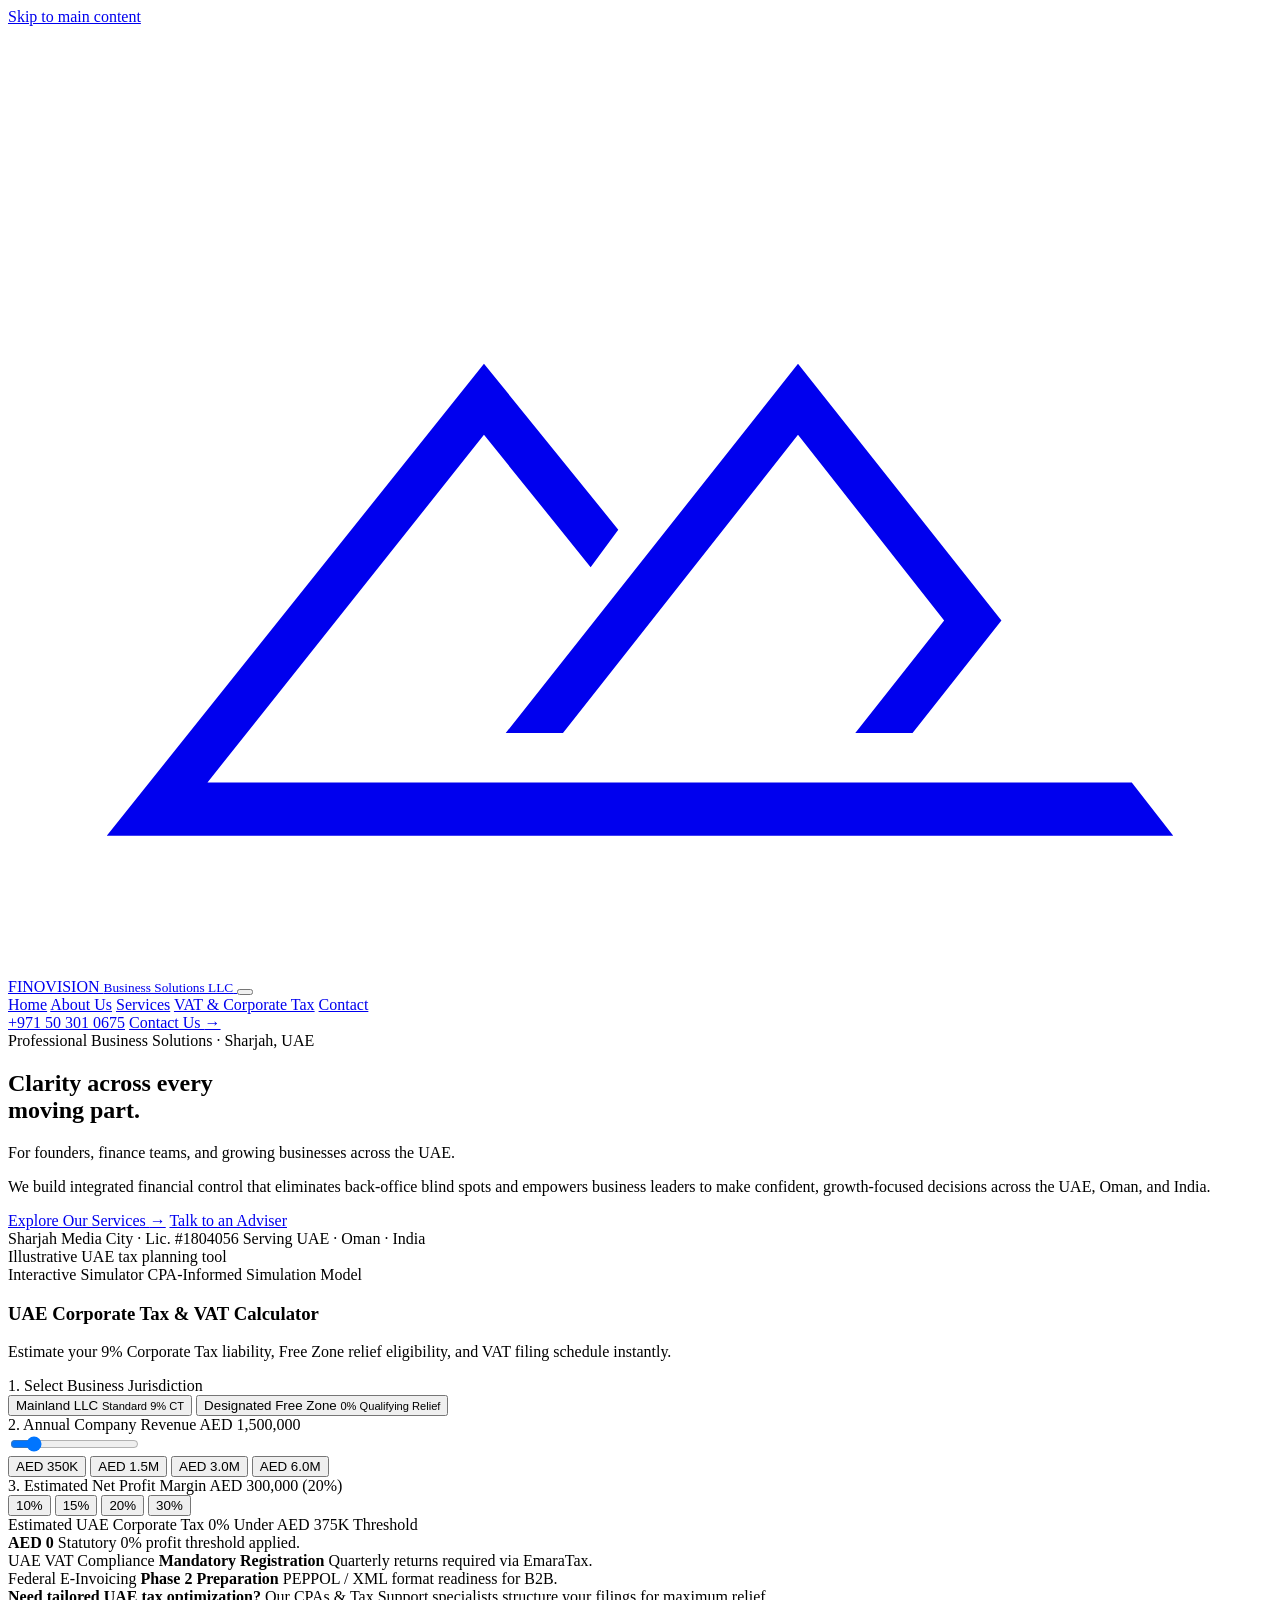
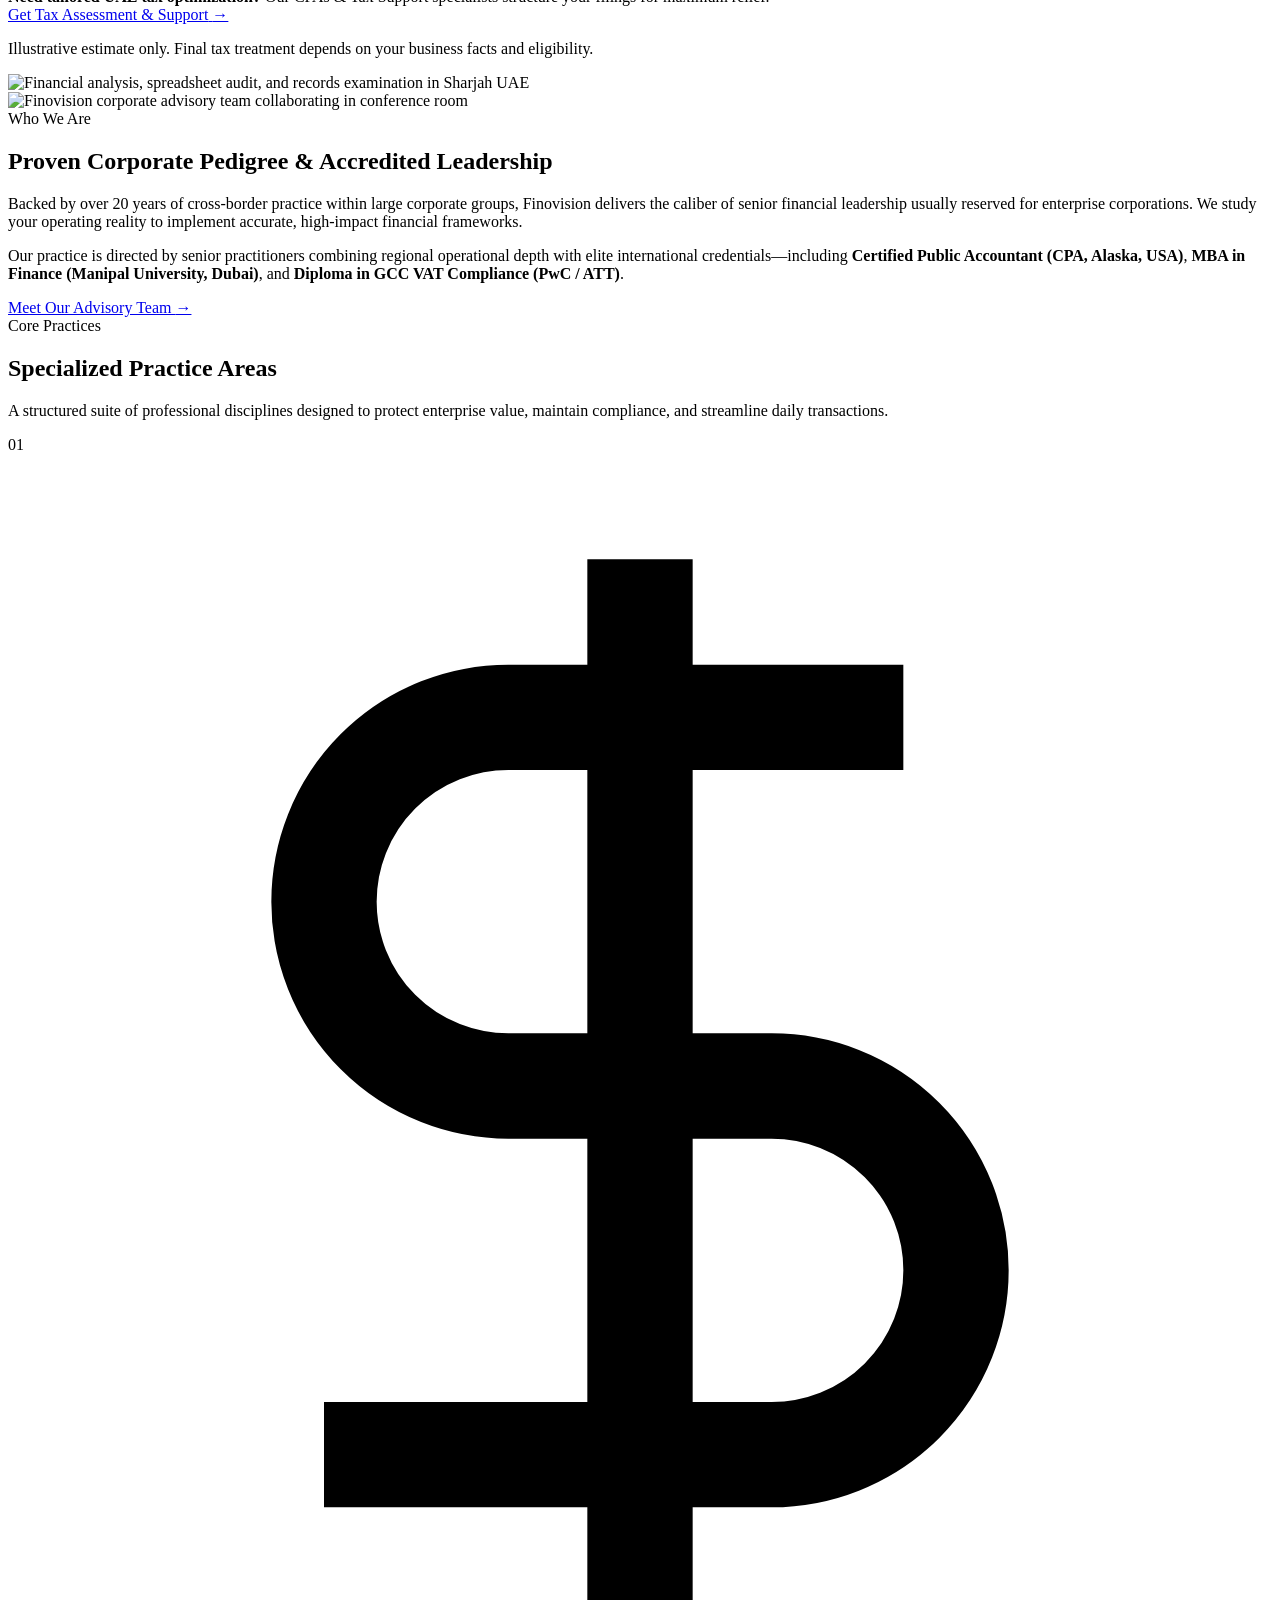
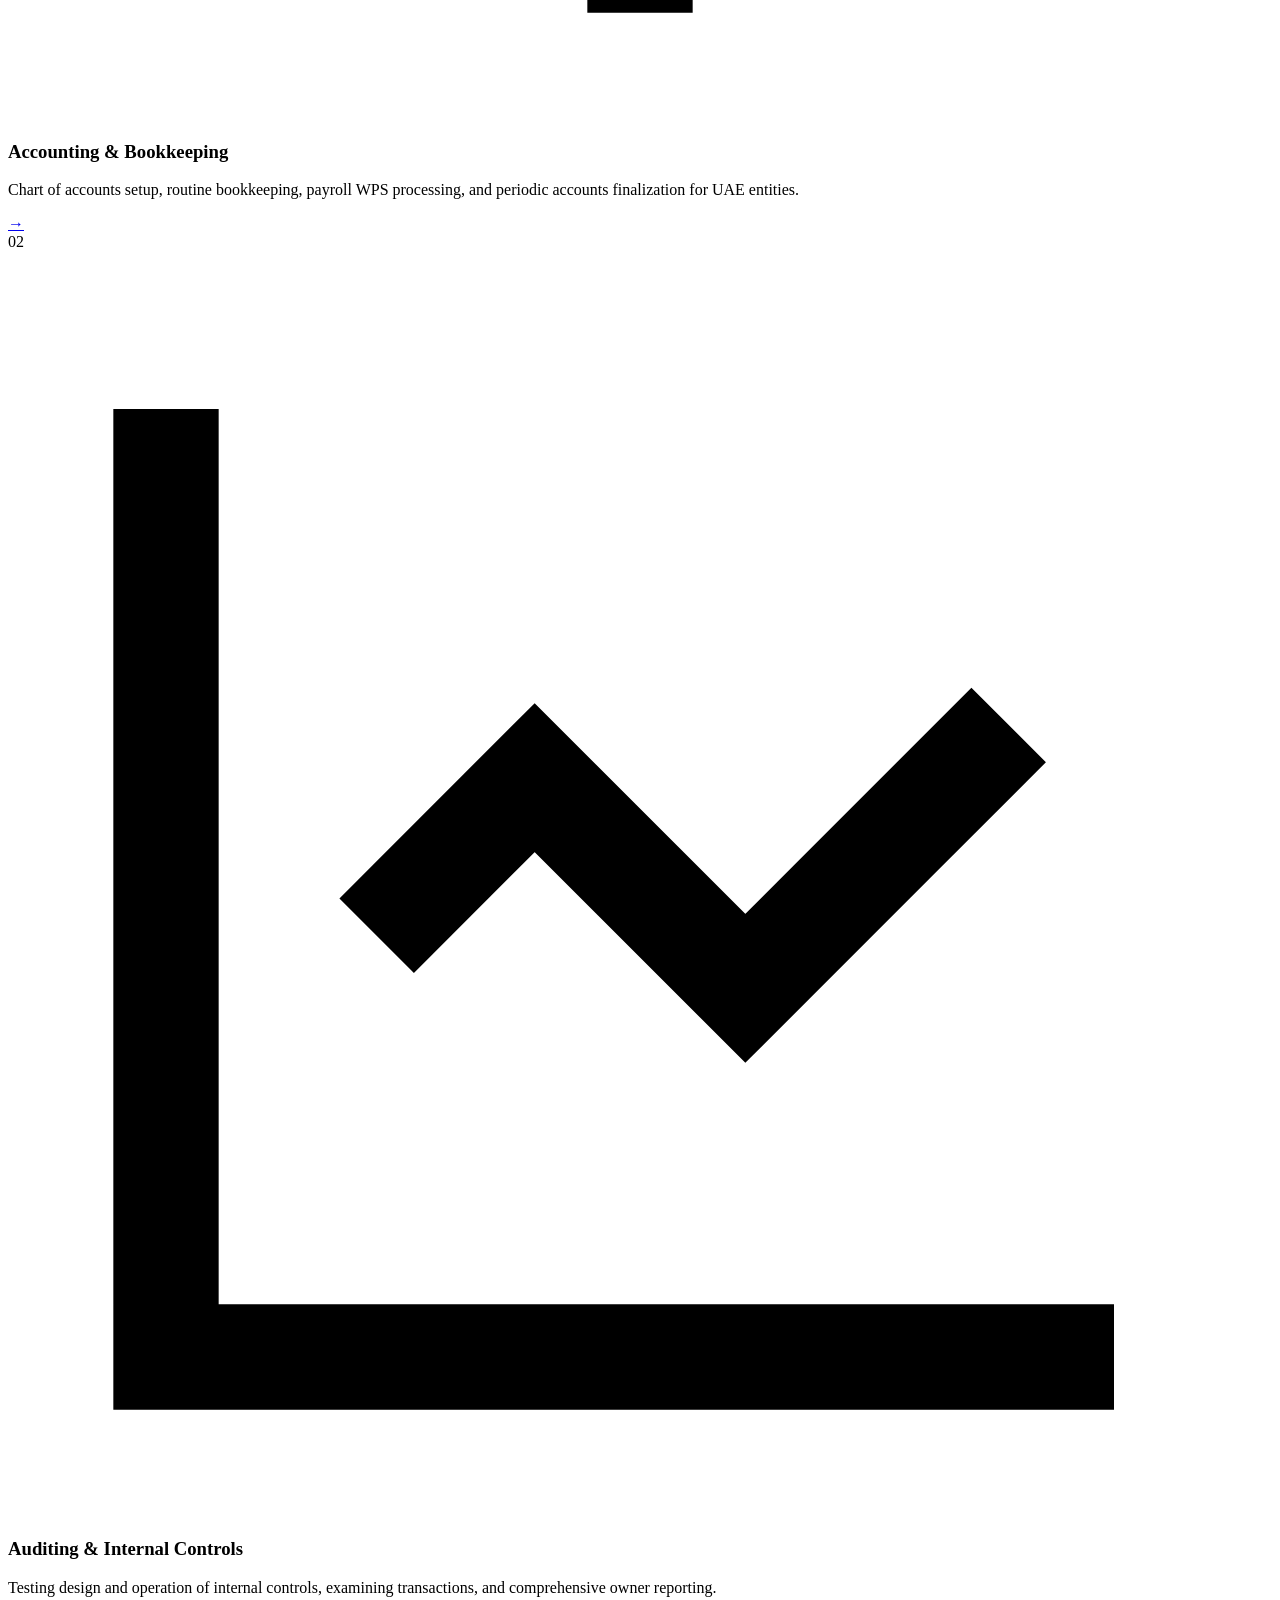
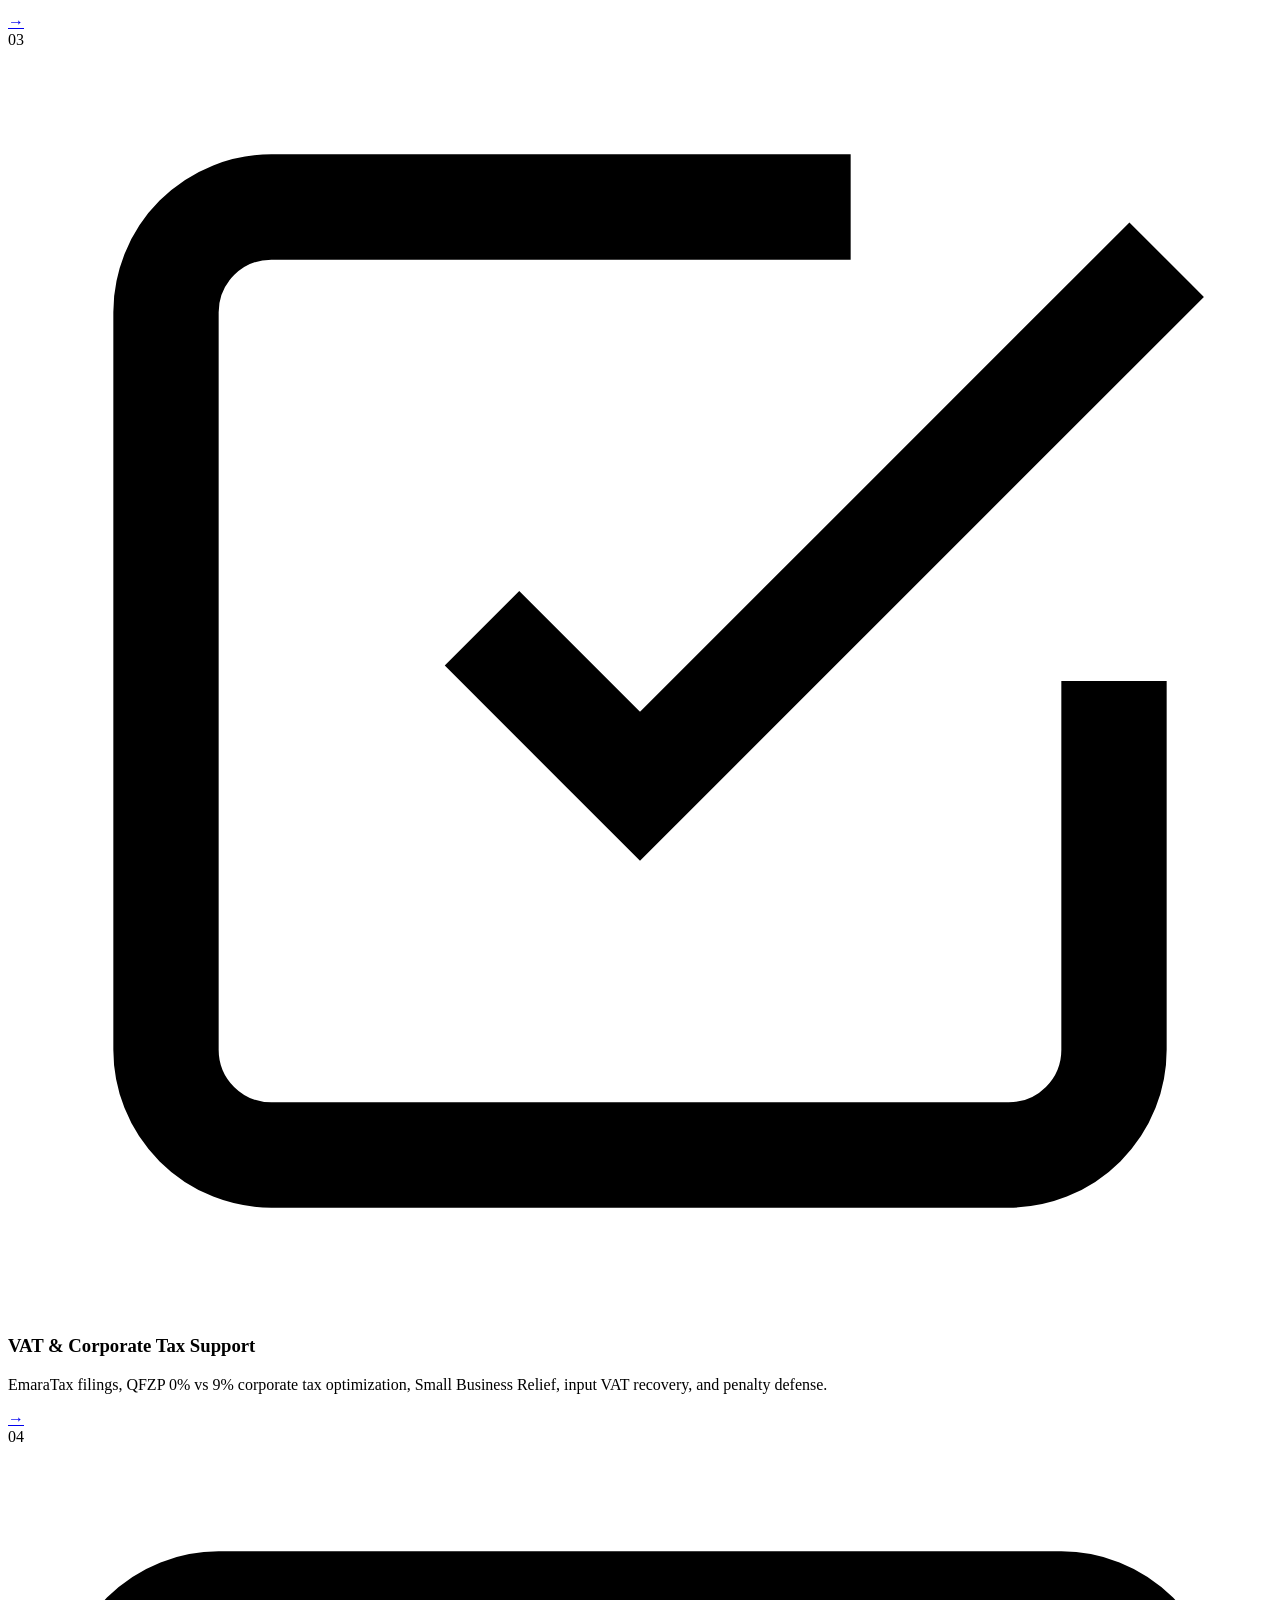
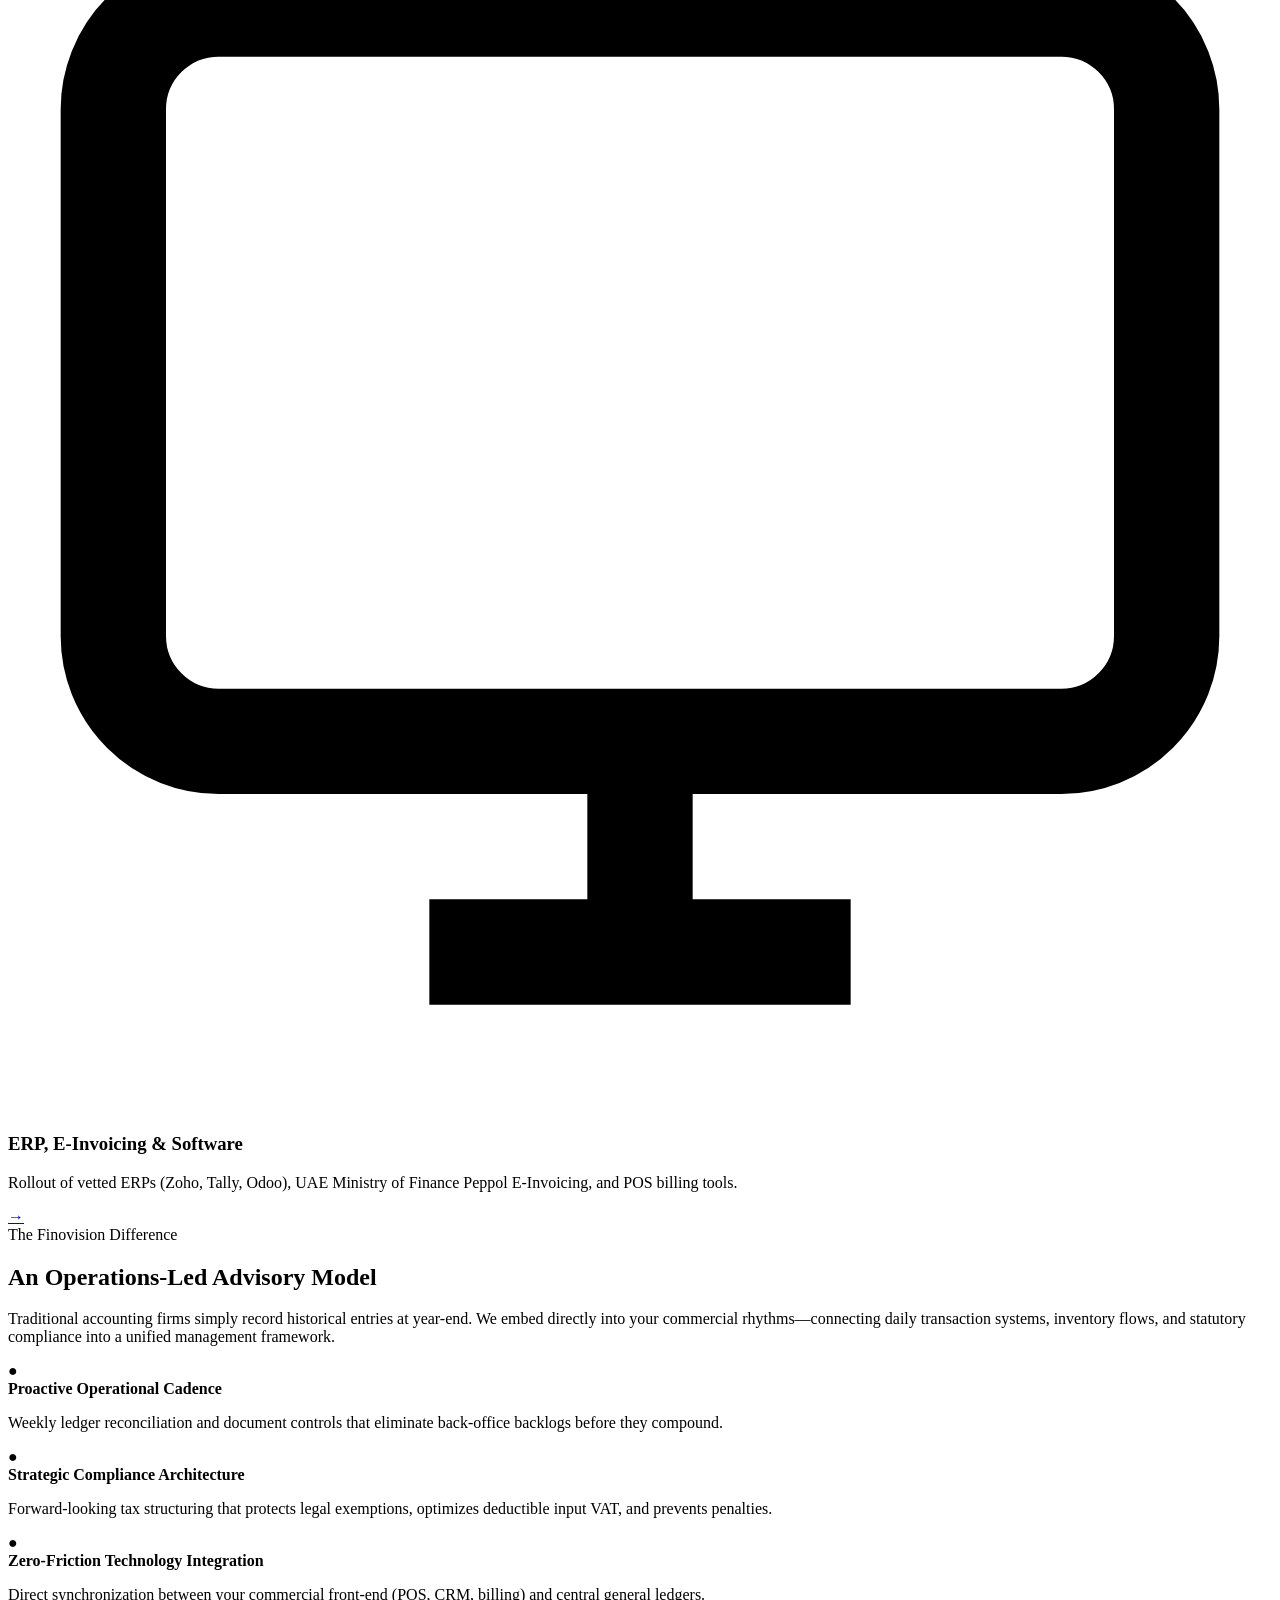
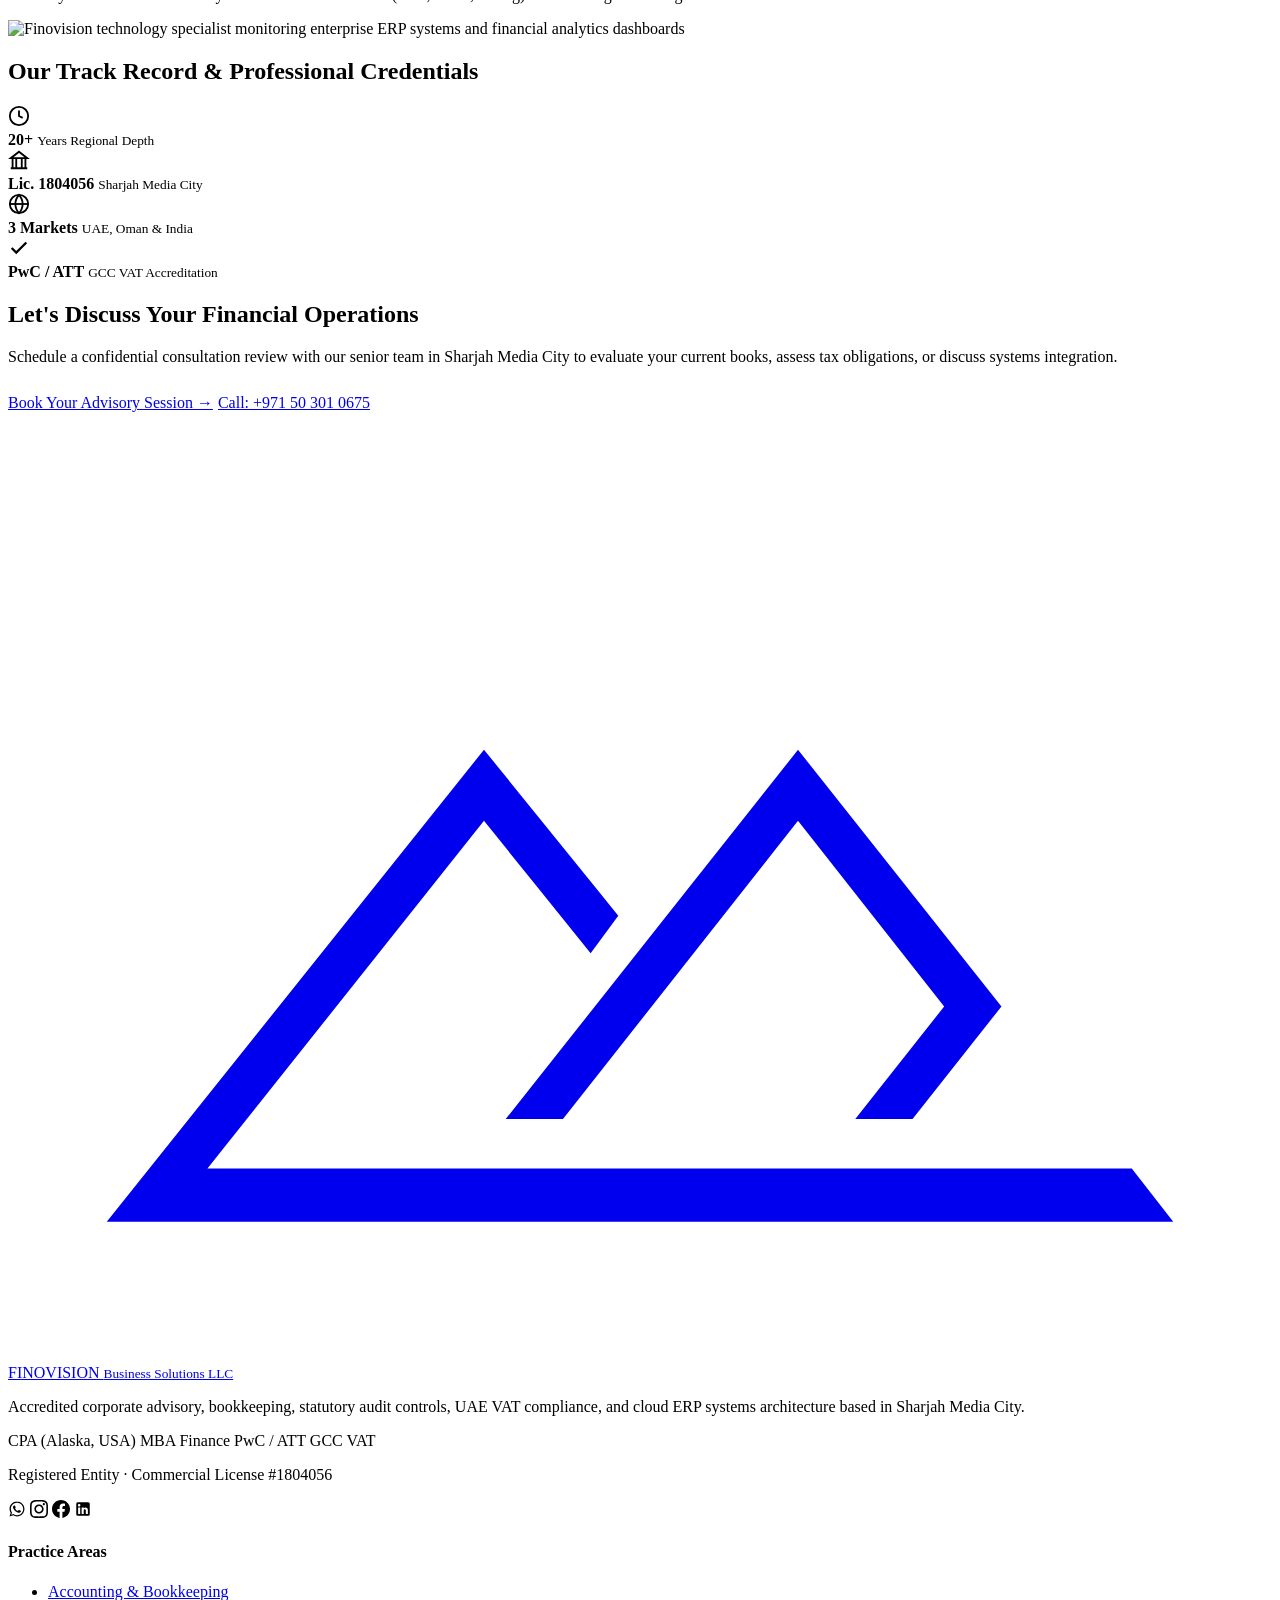
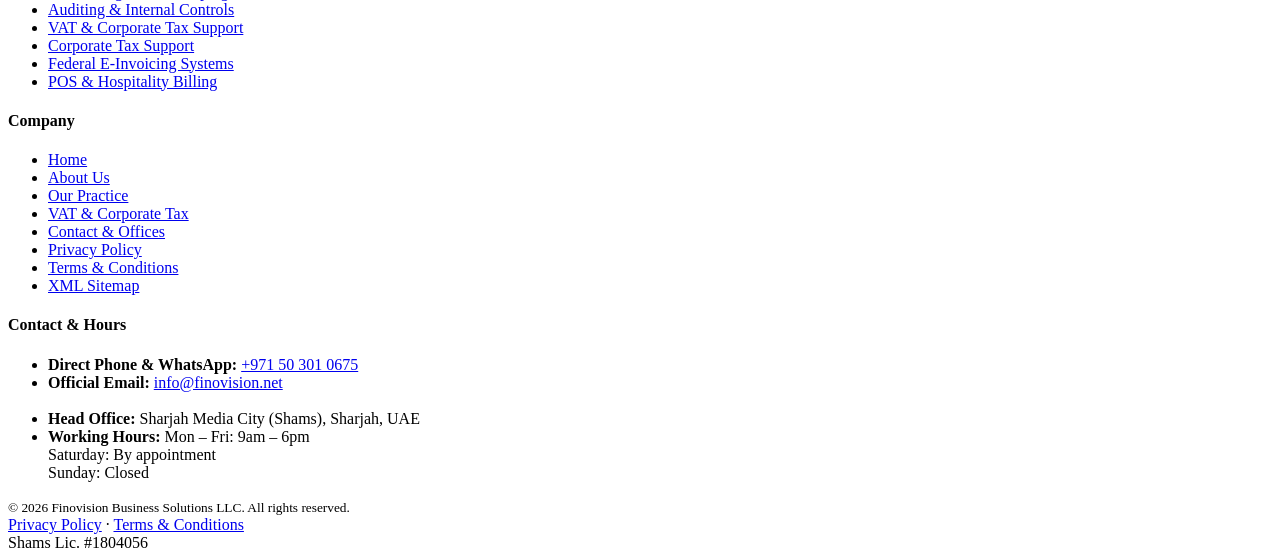
==== index.html @ 9a42185a "fix(compliance): update official email, working hours, 20+ yrs experience copy, and soften tax advis" ====
<!doctype html>
<html lang="en">
<head>
  <meta charset="utf-8">
  <meta name="viewport" content="width=device-width, initial-scale=1">
  <meta name="theme-color" content="#073c34">
  <meta name="format-detection" content="telephone=no">

  <title>Finovision Business Solutions LLC — Accounting, Audit &amp; VAT Support UAE</title>
  <meta name="description" content="Finovision Business Solutions LLC provides accredited corporate accounting, statutory audit, UAE VAT compliance, and cloud ERP systems architecture based in Sharjah Media City (Shams), UAE. Serving clients across Sharjah, Dubai, Abu Dhabi, Oman, and India.">
  <meta name="keywords" content="Accounting UAE, Audit Sharjah, UAE VAT support, Corporate Tax UAE, Bookkeeping Dubai, Accounting Sharjah Media City, FTA Registered Tax Agent, ERP implementation UAE, POS solutions Dubai, Finovision">
  <meta name="author" content="Finovision Business Solutions LLC">

  <!-- Canonical URL (Primary Domain) -->
  <link rel="canonical" href="https://finovision.net/">

  <!-- Geo & Local SEO Meta Tags -->
  <meta name="geo.region" content="AE-SH">
  <meta name="geo.placename" content="Sharjah Media City (Shams), Sharjah, United Arab Emirates">
  <meta name="geo.position" content="25.3223;55.5136">
  <meta name="ICBM" content="25.3223, 55.5136">

  <!-- Favicon -->
  <link rel="icon" type="image/svg+xml" href="/assets/finovision-mark.svg">

  <!-- Open Graph / Facebook / LinkedIn -->
  <meta property="og:type" content="website">
  <meta property="og:site_name" content="Finovision Business Solutions LLC">
  <meta property="og:title" content="Finovision — Accounting, Audit &amp; VAT Support UAE">
  <meta property="og:description" content="Accredited accounting, internal controls, UAE VAT compliance, and business software systems based in Sharjah Media City. Serving the UAE, Oman, and India.">
  <meta property="og:url" content="https://finovision.net/">
  <meta property="og:image" content="https://finovision.net/assets/finoza_team_img.jpg">
  <meta property="og:locale" content="en_AE">

  <!-- Twitter Card -->
  <meta name="twitter:card" content="summary_large_image">
  <meta name="twitter:title" content="Finovision Business Solutions LLC — Accounting &amp; Systems Advisory">
  <meta name="twitter:description" content="Clean financial records, internal controls, and business software architecture across Sharjah, Dubai, Oman, and India.">
  <meta name="twitter:image" content="https://finovision.net/assets/finoza_team_img.jpg">

  <!-- Portfolio-Grade Modern Typography: Outfit, Manrope & DM Sans -->
  <link rel="preconnect" href="https://fonts.googleapis.com">
  <link rel="preconnect" href="https://fonts.gstatic.com" crossorigin>
  <link href="https://fonts.googleapis.com/css2?family=DM+Sans:ital,opsz,wght@0,9..40,400;0,9..40,500;0,9..40,700;1,9..40,400&family=Manrope:wght@400;500;600;700;800&family=Outfit:wght@400;500;600;700;800;900&display=swap" rel="stylesheet">

  <!-- Stylesheets -->
  <link rel="stylesheet" href="/styles/base.css">
  <link rel="stylesheet" href="/styles/advisory.css">

  <!-- Structured Data: Local Business / Accounting Service -->
  <script type="application/ld+json">
  {
    "@context": "https://schema.org",
    "@type": "AccountingService",
    "@id": "https://finovision.net/#organization",
    "name": "Finovision Business Solutions LLC",
    "url": "https://finovision.net",
    "logo": "https://finovision.net/assets/finovision-mark.svg",
    "image": "https://finovision.net/assets/finoza_team_img.jpg",
    "description": "Professional corporate accounting, statutory audit, UAE VAT compliance, and business software systems advisory based in Sharjah Media City, UAE.",
    "telephone": "+971503010675",
    "email": "info@finovision.net",
    "priceRange": "AED",
    "address": {
      "@type": "PostalAddress",
      "streetAddress": "Sharjah Media City (Shams)",
      "addressLocality": "Sharjah",
      "addressRegion": "Sharjah",
      "addressCountry": "AE"
    },
    "geo": {
      "@type": "GeoCoordinates",
      "latitude": 25.3223,
      "longitude": 55.5136
    },
    "openingHoursSpecification": [
      {
        "@type": "OpeningHoursSpecification",
        "dayOfWeek": ["Monday", "Tuesday", "Wednesday", "Thursday", "Friday"],
        "opens": "09:00",
        "closes": "18:00"
      },
      {
        "@type": "OpeningHoursSpecification",
        "dayOfWeek": ["Saturday"],
        "opens": "09:00",
        "closes": "14:00"
      }
    ],
    "areaServed": [
      { "@type": "City", "name": "Sharjah" },
      { "@type": "City", "name": "Dubai" },
      { "@type": "City", "name": "Abu Dhabi" },
      { "@type": "Country", "name": "United Arab Emirates" },
      { "@type": "Country", "name": "Oman" },
      { "@type": "Country", "name": "India" }
    ],
    "sameAs": [
      "https://finovision.net",
      "https://finovision.net"
    ]
  }
  </script>
</head>
<body class="finoza">
  <!-- Site-Wide Branded Preloader -->
  <div id="site-preloader" class="site-preloader" aria-hidden="true">
    <div class="preloader-content">
      <div class="preloader-logo-ring">
        <div class="preloader-spinner"></div>
        <img src="/assets/finovision-mark.svg" alt="Finovision" class="preloader-logo" width="40" height="40">
      </div>
      <div class="preloader-bar-wrap">
        <div class="preloader-bar-fill"></div>
      </div>
    </div>
  </div>

  <!-- Accessibility Skip Link -->
  <a class="skip-link" href="#main-content">Skip to main content</a>

  <!-- SITE HEADER & CLEAN URL NAVIGATION -->
  <header class="site-header" role="banner">
    <nav class="nav container" aria-label="Primary navigation">
      <a class="brand" href="/" aria-label="Finovision home page">
        <svg class="brand-mark" viewBox="0 0 640 480" aria-hidden="true" focusable="false">
          <path fill="currentColor" d="M50 410 241 171l68 84-14 19-54-67-140 176h468l21 27H50Zm202-52L400 171l103 130-45 57h-29l45-57-74-94-119 151h-29Z"/>
        </svg>
        <span class="brand-text">
          FINOVISION
          <small>Business Solutions LLC</small>
        </span>
      </a>

      <button class="menu-toggle" aria-expanded="false" aria-label="Open navigation menu">
        <span></span>
      </button>

      <div class="nav-links">
        <a class="active" href="/">Home</a>
        <a href="/about">About Us</a>
        <a href="/services">Services</a>
        <a href="/vat-services">VAT &amp; Corporate Tax</a>
        <a href="/contact">Contact</a>
        <div class="header-contact-pill">
          <a class="phone-num" href="tel:+971503010675" aria-label="Call Finovision at +971 50 301 0675">+971 50 301 0675</a>
          <a class="button-finoza" href="/contact">Contact Us <span>→</span></a>
        </div>
      </div>
    </nav>
  </header>

  <!-- MAIN CONTENT CONTAINER -->
  <main id="main-content" role="main">
    <!-- HERO SECTION: ADVISORY COMPASS -->
    <section class="finoza-hero" aria-label="Introduction">
      <div class="container hero-layout">
        <div class="hero-left reveal">
          <div class="welcome-pill">Professional Business Solutions · Sharjah, UAE</div>
          <h1>Clarity across every<br><span>moving part.</span></h1>
          <p class="hero-audience-line">For founders, finance teams, and growing businesses across the UAE.</p>
          <p class="hero-desc">We build integrated financial control that eliminates back-office blind spots and empowers business leaders to make confident, growth-focused decisions across the UAE, Oman, and India.</p>
          <div class="hero-btn-row">
            <a class="button-finoza" href="/services">Explore Our Services <span>→</span></a>
            <a class="hero-text-link" href="/contact">Talk to an Adviser</a>
          </div>
          <div class="hero-location">
            <span>Sharjah Media City · Lic. #1804056</span>
            <span>Serving UAE · Oman · India</span>
          </div>
        </div>

        <div class="hero-right reveal">
          <div class="finoza-calculator-wrap" aria-label="Interactive UAE Corporate Tax and VAT Simulator">
            
            <!-- Floating Regulatory Trust Badge -->
            <div class="calc-float-pill" aria-label="Regulatory compliance">
              <span class="live-dot" aria-hidden="true"></span>
              <span>Illustrative UAE tax planning tool</span>
            </div>

            <!-- Main Interactive Calculator Card -->
            <div class="finoza-tax-calc">
              <!-- Card Header -->
              <div class="calc-header">
                <div class="calc-header-top">
                  <span class="calc-tag">Interactive Simulator</span>
                  <span class="calc-lead-badge">CPA-Informed Simulation Model</span>
                </div>
                <h3>UAE Corporate Tax &amp; VAT Calculator</h3>
                <p>Estimate your 9% Corporate Tax liability, Free Zone relief eligibility, and VAT filing schedule instantly.</p>
              </div>

              <!-- Calculator Inputs -->
              <div class="calc-body">
                <!-- 1. Jurisdiction Toggle -->
                <div class="calc-group">
                  <span class="calc-label" id="label-jurisdiction">1. Select Business Jurisdiction</span>
                  <div class="calc-toggle-group" role="group" aria-labelledby="label-jurisdiction">
                    <button type="button" class="calc-toggle-btn active" data-jurisdiction="mainland">
                      <span class="toggle-name">Mainland LLC</span>
                      <small>Standard 9% CT</small>
                    </button>
                    <button type="button" class="calc-toggle-btn" data-jurisdiction="freezone">
                      <span class="toggle-name">Designated Free Zone</span>
                      <small>0% Qualifying Relief</small>
                    </button>
                  </div>
                </div>

                <!-- 2. Annual Revenue Slider -->
                <div class="calc-group">
                  <div class="slider-header">
                    <label class="calc-label" for="calc-revenue-slider">2. Annual Company Revenue</label>
                    <span class="slider-display" id="revenue-val-display">AED 1,500,000</span>
                  </div>
                  <input 
                    type="range" 
                    id="calc-revenue-slider" 
                    class="calc-slider" 
                    min="100000" 
                    max="10000000" 
                    step="50000" 
                    value="1500000"
                    aria-label="Annual company revenue slider in AED">
                  <div class="slider-preset-row">
                    <button type="button" class="preset-pill" data-preset="350000">AED 350K</button>
                    <button type="button" class="preset-pill active" data-preset="1500000">AED 1.5M</button>
                    <button type="button" class="preset-pill" data-preset="3000000">AED 3.0M</button>
                    <button type="button" class="preset-pill" data-preset="6000000">AED 6.0M</button>
                  </div>
                </div>

                <!-- 3. Net Profit Margin Selector -->
                <div class="calc-group">
                  <div class="slider-header">
                    <span class="calc-label" id="label-profit-margin">3. Estimated Net Profit Margin</span>
                    <span class="slider-display" id="profit-val-display">AED 300,000 (20%)</span>
                  </div>
                  <div class="calc-margin-pills" role="group" aria-labelledby="label-profit-margin">
                    <button type="button" class="margin-pill" data-margin="0.10">10%</button>
                    <button type="button" class="margin-pill" data-margin="0.15">15%</button>
                    <button type="button" class="margin-pill active" data-margin="0.20">20%</button>
                    <button type="button" class="margin-pill" data-margin="0.30">30%</button>
                  </div>
                </div>

                <!-- Live Results Output Box -->
                <div class="calc-results-card" aria-live="polite">
                  <!-- Primary Top Tax Result Row -->
                  <div class="result-top-tax">
                    <div class="tax-header-row">
                      <span class="result-label">Estimated UAE Corporate Tax</span>
                      <span class="result-status-badge under-threshold" id="tax-status-badge">0% Under AED 375K Threshold</span>
                    </div>
                    <strong class="result-amount" id="tax-amount-display">AED 0</strong>
                    <span class="result-note" id="tax-note-display">Statutory 0% profit threshold applied.</span>
                  </div>

                  <!-- Secondary Compliance Sub-Grid (VAT & E-Invoicing) -->
                  <div class="results-sub-grid">
                    <!-- VAT Registration Status -->
                    <div class="sub-result-block">
                      <span class="result-label">UAE VAT Compliance</span>
                      <strong class="result-sub-amount" id="vat-status-display">Mandatory Registration</strong>
                      <span class="result-note" id="vat-note-display">Quarterly returns required via EmaraTax.</span>
                    </div>

                    <!-- Federal E-Invoicing Status -->
                    <div class="sub-result-block">
                      <span class="result-label">Federal E-Invoicing</span>
                      <strong class="result-sub-amount" id="einv-status-display">Phase 2 Preparation</strong>
                      <span class="result-note" id="einv-note-display">PEPPOL / XML format readiness for B2B.</span>
                    </div>
                  </div>
                </div>

              </div>

              <!-- Card Action Footer -->
              <div class="calc-footer">
                <div class="calc-footer-info">
                  <strong>Need tailored UAE tax optimization?</strong>
                  <span>Our CPAs &amp; Tax Support specialists structure your filings for maximum relief.</span>
                </div>
                <a class="calc-cta-btn" href="/contact">
                  <span>Get Tax Assessment &amp; Support</span>
                  <span class="cta-arrow" aria-hidden="true">→</span>
                </a>
              </div>
            </div>

            <!-- Calculator Disclaimer -->
            <p class="calc-disclaimer">Illustrative estimate only. Final tax treatment depends on your business facts and eligibility.</p>

          </div>
        </div>
      </div>
    </section>

    <!-- SECTION 2: WHO WE ARE (SUMMARY NARRATIVE) -->
    <section class="section finoza-about" id="about-preview" aria-labelledby="about-heading">
      <div class="container">
        <div class="about-grid">
          <!-- Overlapping Photo Collage -->
          <div class="collage-wrap reveal">
            <div class="collage-top">
              <img 
                src="/assets/finoza_review_img.jpg" 
                alt="Financial analysis, spreadsheet audit, and records examination in Sharjah UAE" 
                loading="lazy" 
                decoding="async" 
                width="800" 
                height="600">
            </div>
            <div class="collage-bottom">
              <img 
                src="/assets/finoza_team_img.jpg" 
                alt="Finovision corporate advisory team collaborating in conference room" 
                loading="lazy" 
                decoding="async" 
                width="800" 
                height="600">
            </div>
          </div>

          <!-- Narrative -->
          <div class="about-text reveal">
            <span class="finoza-tag">Who We Are</span>
            <h2 id="about-heading">Proven Corporate Pedigree &amp; Accredited Leadership</h2>
            <p>Backed by over 20 years of cross-border practice within large corporate groups, Finovision delivers the caliber of senior financial leadership usually reserved for enterprise corporations. We study your operating reality to implement accurate, high-impact financial frameworks.</p>
            <p class="secondary-p">Our practice is directed by senior practitioners combining regional operational depth with elite international credentials—including <strong>Certified Public Accountant (CPA, Alaska, USA)</strong>, <strong>MBA in Finance (Manipal University, Dubai)</strong>, and <strong>Diploma in GCC VAT Compliance (PwC / ATT)</strong>.</p>
            <a class="button-finoza" href="/about">Meet Our Advisory Team <span>→</span></a>
          </div>
        </div>
      </div>
    </section>

    <!-- SECTION 3: CORE SERVICES PREVIEW -->
    <section class="section finoza-services" id="services-preview" aria-labelledby="services-heading">
      <div class="container">
        <div class="services-head reveal">
          <span class="finoza-tag">Core Practices</span>
          <h2 id="services-heading">Specialized Practice Areas</h2>
          <p>A structured suite of professional disciplines designed to protect enterprise value, maintain compliance, and streamline daily transactions.</p>
        </div>

        <div class="finoza-cards-deck reveal">
          <!-- CARD 1: ACCOUNTING -->
          <article class="service-box">
            <span class="service-index">01</span>
            <div class="icon-circle" aria-hidden="true">
              <svg viewBox="0 0 24 24" fill="none" stroke="currentColor" stroke-width="2">
                <path d="M12 2v20M17 5H9.5a3.5 3.5 0 0 0 0 7h5a3.5 3.5 0 0 1 0 7H6"/>
              </svg>
            </div>
            <h3>Accounting &amp; Bookkeeping</h3>
            <p>Chart of accounts setup, routine bookkeeping, payroll WPS processing, and periodic accounts finalization for UAE entities.</p>
            <a class="arrow-circle-btn" href="/services#accounting" aria-label="Explore Accounting &amp; Bookkeeping">→</a>
          </article>

          <!-- CARD 2: AUDIT & INTERNAL CONTROLS -->
          <article class="service-box">
            <span class="service-index">02</span>
            <div class="icon-circle" aria-hidden="true">
              <svg viewBox="0 0 24 24" fill="none" stroke="currentColor" stroke-width="2">
                <path d="M3 3v18h18"/><path d="m19 9-5 5-4-4-3 3"/>
              </svg>
            </div>
            <h3>Auditing &amp; Internal Controls</h3>
            <p>Testing design and operation of internal controls, examining transactions, and comprehensive owner reporting.</p>
            <a class="arrow-circle-btn" href="/services#audit" aria-label="Explore Auditing &amp; Internal Controls">→</a>
          </article>

          <!-- CARD 3: VAT & CORPORATE TAX SUPPORT -->
          <article class="service-box">
            <span class="service-index">03</span>
            <div class="icon-circle" aria-hidden="true">
              <svg viewBox="0 0 24 24" fill="none" stroke="currentColor" stroke-width="2">
                <path d="M9 11l3 3L22 4"/><path d="M21 12v7a2 2 0 0 1-2 2H5a2 2 0 0 1-2-2V5a2 2 0 0 1 2-2h11"/>
              </svg>
            </div>
            <h3>VAT &amp; Corporate Tax Support</h3>
            <p>EmaraTax filings, QFZP 0% vs 9% corporate tax optimization, Small Business Relief, input VAT recovery, and penalty defense.</p>
            <a class="arrow-circle-btn" href="/vat-services" aria-label="Explore VAT &amp; Corporate Tax Support">→</a>
          </article>

          <!-- CARD 4: ERP & E-INVOICING SOLUTIONS -->
          <article class="service-box">
            <span class="service-index">04</span>
            <div class="icon-circle" aria-hidden="true">
              <svg viewBox="0 0 24 24" fill="none" stroke="currentColor" stroke-width="2">
                <rect x="2" y="3" width="20" height="14" rx="2"/><path d="M8 21h8"/><path d="M12 17v4"/>
              </svg>
            </div>
            <h3>ERP, E-Invoicing &amp; Software</h3>
            <p>Rollout of vetted ERPs (Zoho, Tally, Odoo), UAE Ministry of Finance Peppol E-Invoicing, and POS billing tools.</p>
            <a class="arrow-circle-btn" href="/services#software" aria-label="Explore ERP &amp; E-Invoicing Software">→</a>
          </article>
        </div>
      </div>
    </section>

    <!-- SECTION 4: UNIFYING FINANCE, COMPLIANCE & SYSTEMS -->
    <section class="section finoza-knowledge" id="knowledge" aria-labelledby="knowledge-heading">
      <div class="container">
        <div class="knowledge-grid">
          <div class="knowledge-green-box reveal">
            <span class="mission-tag">The Finovision Difference</span>
            <h2 id="knowledge-heading">An Operations-Led Advisory Model</h2>
            <p>Traditional accounting firms simply record historical entries at year-end. We embed directly into your commercial rhythms—connecting daily transaction systems, inventory flows, and statutory compliance into a unified management framework.</p>
            <div class="knowledge-check-list">
              <div class="k-item">
                <span class="k-dot" aria-hidden="true">●</span>
                <div>
                  <strong>Proactive Operational Cadence</strong>
                  <p>Weekly ledger reconciliation and document controls that eliminate back-office backlogs before they compound.</p>
                </div>
              </div>
              <div class="k-item">
                <span class="k-dot" aria-hidden="true">●</span>
                <div>
                  <strong>Strategic Compliance Architecture</strong>
                  <p>Forward-looking tax structuring that protects legal exemptions, optimizes deductible input VAT, and prevents penalties.</p>
                </div>
              </div>
              <div class="k-item">
                <span class="k-dot" aria-hidden="true">●</span>
                <div>
                  <strong>Zero-Friction Technology Integration</strong>
                  <p>Direct synchronization between your commercial front-end (POS, CRM, billing) and central general ledgers.</p>
                </div>
              </div>
            </div>
          </div>

          <div class="knowledge-photo reveal">
            <img 
              src="/assets/erp_systems_fintech.jpg" 
              alt="Finovision technology specialist monitoring enterprise ERP systems and financial analytics dashboards" 
              loading="lazy" 
              decoding="async" 
              width="800" 
              height="600">
          </div>
        </div>
      </div>
    </section>

    <!-- SECTION 5: STATS STRIP -->
    <section class="section finoza-stats" aria-label="Track record and credentials">
      <div class="container">
        <div class="stats-head reveal">
          <h2>Our Track Record &amp; Professional Credentials</h2>
        </div>
        <div class="stats-row reveal">
          <div class="stat-card">
            <div class="stat-icon" aria-hidden="true">
              <svg viewBox="0 0 24 24" width="22" height="22" fill="none" stroke="currentColor" stroke-width="2">
                <circle cx="12" cy="12" r="10"/><polyline points="12 6 12 12 16 14"/>
              </svg>
            </div>
            <strong>20+</strong>
            <small>Years Regional Depth</small>
          </div>

          <div class="stat-card">
            <div class="stat-icon" aria-hidden="true">
              <svg viewBox="0 0 24 24" width="22" height="22" fill="none" stroke="currentColor" stroke-width="2">
                <path d="M3 21h18M3 10h18M5 10v11M9 10v11M15 10v11M19 10v11M12 3l9 7H3z"/>
              </svg>
            </div>
            <strong>Lic. 1804056</strong>
            <small>Sharjah Media City</small>
          </div>

          <div class="stat-card">
            <div class="stat-icon" aria-hidden="true">
              <svg viewBox="0 0 24 24" width="22" height="22" fill="none" stroke="currentColor" stroke-width="2">
                <circle cx="12" cy="12" r="10"/><line x1="2" y1="12" x2="22" y2="12"/>
                <path d="M12 2a15.3 15.3 0 0 1 4 10 15.3 15.3 0 0 1-4 10 15.3 15.3 0 0 1-4-10 15.3 15.3 0 0 1 4-10z"/>
              </svg>
            </div>
            <strong>3 Markets</strong>
            <small>UAE, Oman &amp; India</small>
          </div>

          <div class="stat-card">
            <div class="stat-icon" aria-hidden="true">
              <svg viewBox="0 0 24 24" width="22" height="22" fill="none" stroke="currentColor" stroke-width="2.5">
                <polyline points="20 6 9 17 4 12"/>
              </svg>
            </div>
            <strong>PwC / ATT</strong>
            <small>GCC VAT Accreditation</small>
          </div>
        </div>
      </div>
    </section>

    <!-- SECTION 6: CALL TO ACTION BANNER -->
    <section class="section finoza-cta" aria-labelledby="cta-heading">
      <div class="container">
        <div class="cta-banner reveal">
          <h2 id="cta-heading">Let's Discuss Your Financial Operations</h2>
          <p>Schedule a confidential consultation review with our senior team in Sharjah Media City to evaluate your current books, assess tax obligations, or discuss systems integration.</p>
          <div class="hero-btn-row" style="justify-content: center; margin-top: 28px;">
            <a class="button-finoza" href="/contact">Book Your Advisory Session <span>→</span></a>
            <a class="button-finoza" href="tel:+971503010675" style="background: rgba(255,255,255,0.15); border: 1px solid rgba(255,255,255,0.3);">Call: +971 50 301 0675</a>
          </div>
        </div>
      </div>
    </section>
  </main>

  <!-- SITE FOOTER -->
  <footer class="finoza-footer" role="contentinfo">
    <div class="container">
      <div class="footer-main-grid">
        <!-- COL 1: BRAND & CREDIBILITY -->
        <div class="footer-col footer-col-brand">
          <a class="brand" href="/" aria-label="Finovision home page">
            <svg class="brand-mark" viewBox="0 0 640 480" aria-hidden="true" focusable="false">
              <path fill="currentColor" d="M50 410 241 171l68 84-14 19-54-67-140 176h468l21 27H50Zm202-52L400 171l103 130-45 57h-29l45-57-74-94-119 151h-29Z"/>
            </svg>
            <span class="brand-text">
              FINOVISION
              <small>Business Solutions LLC</small>
            </span>
          </a>
          <p class="footer-bio">Accredited corporate advisory, bookkeeping, statutory audit controls, UAE VAT compliance, and cloud ERP systems architecture based in Sharjah Media City.</p>
          <div class="footer-credentials">
            <span>CPA (Alaska, USA)</span>
            <span>MBA Finance</span>
            <span>PwC / ATT GCC VAT</span>
          </div>
          <p class="footer-license">Registered Entity · Commercial License #1804056</p>
          <div class="footer-social-row">
            <a class="social-icon-btn" aria-disabled="true" aria-label="WhatsApp">
              <svg viewBox="0 0 24 24" fill="currentColor" width="18" height="18" aria-hidden="true"><path d="M12.031 2C6.51 2 2.016 6.47 2.016 11.979c0 1.947.562 3.766 1.531 5.309L2 22l4.875-1.516c1.484.875 3.203 1.375 5.031 1.375 5.523 0 10.016-4.47 10.016-9.879 0-5.509-4.493-9.98-10.016-9.98zm0 18.25c-1.61 0-3.11-.47-4.406-1.281l-.313-.188-2.89.906.921-2.828-.203-.328a8.214 8.214 0 0 1-1.328-4.552c0-4.57 3.734-8.281 8.219-8.281 4.5 0 8.219 3.711 8.219 8.281 0 4.57-3.719 8.271-8.219 8.271zm4.5-6.203c-.25-.125-1.469-.719-1.688-.813-.234-.078-.406-.125-.578.125-.172.25-.672.828-.828 1-.156.172-.313.188-.563.063-.25-.125-1.062-.391-2.016-1.234-.75-.672-1.266-1.5-1.422-1.75-.156-.25-.016-.39.109-.516.11-.11.25-.281.375-.422.125-.141.172-.25.25-.406.078-.172.047-.328-.016-.453-.063-.125-.578-1.391-.797-1.906-.219-.5-.438-.438-.594-.438h-.516c-.172 0-.453.063-.688.328-.234.25-.906.875-.906 2.141s.922 2.484 1.047 2.656c.125.172 1.828 2.797 4.438 3.922.625.266 1.109.438 1.484.563.625.203 1.203.172 1.656.109.5-.078 1.547-.625 1.766-1.234.219-.609.219-1.125.156-1.234-.063-.125-.234-.188-.484-.313z"/></svg>
            </a>
            <a class="social-icon-btn" aria-disabled="true" aria-label="Instagram">
              <svg viewBox="0 0 24 24" fill="currentColor" width="18" height="18" aria-hidden="true"><path d="M12 2.163c3.204 0 3.584.012 4.85.07 3.252.148 4.771 1.691 4.919 4.919.058 1.265.069 1.645.069 4.849 0 3.205-.012 3.584-.069 4.849-.149 3.225-1.664 4.771-4.919 4.919-1.266.058-1.644.07-4.85.07-3.204 0-3.584-.012-4.849-.07-3.26-.149-4.771-1.699-4.919-4.92-.058-1.265-.07-1.644-.07-4.849 0-3.204.013-3.583.07-4.849.149-3.227 1.664-4.771 4.919-4.919 1.266-.057 1.645-.069 4.849-.069zm0-2.163c-3.259 0-3.667.014-4.947.072-4.358.2-6.78 2.618-6.98 6.98-.059 1.281-.073 1.689-.073 4.948 0 3.259.014 3.668.072 4.948.2 4.358 2.618 6.78 6.98 6.98 1.281.058 1.689.072 4.948.072 3.259 0 3.668-.014 4.948-.072 4.354-.2 6.782-2.618 6.979-6.98.059-1.28.073-1.689.073-4.948 0-3.259-.014-3.667-.072-4.947-.196-4.354-2.617-6.78-6.979-6.98-1.281-.059-1.69-.073-4.949-.073zm0 5.838c-3.403 0-6.162 2.759-6.162 6.162s2.759 6.163 6.162 6.163 6.162-2.759 6.162-6.163c0-3.403-2.759-6.162-6.162-6.162zm0 10.162c-2.209 0-4-1.79-4-4 0-2.209 1.791-4 4-4s4 1.791 4 4c0 2.21-1.791 4-4 4zm6.406-11.845c-.796 0-1.441.645-1.441 1.44s.645 1.44 1.441 1.44c.795 0 1.439-.645 1.439-1.44s-.644-1.44-1.439-1.44z"/></svg>
            </a>
            <a class="social-icon-btn" aria-disabled="true" aria-label="Facebook">
              <svg viewBox="0 0 24 24" fill="currentColor" width="18" height="18" aria-hidden="true"><path d="M24 12.073c0-6.627-5.373-12-12-12s-12 5.373-12 12c0 5.99 4.388 10.954 10.125 11.854v-8.385H7.078v-3.47h3.047V9.43c0-3.007 1.792-4.669 4.533-4.669 1.312 0 2.686.235 2.686.235v2.953H15.83c-1.491 0-1.956.925-1.956 1.874v2.25h3.328l-.532 3.47h-2.796v8.385C19.612 23.027 24 18.062 24 12.073z"/></svg>
            </a>
            <a class="social-icon-btn" aria-disabled="true" aria-label="LinkedIn">
              <svg viewBox="0 0 24 24" fill="currentColor" width="18" height="18" aria-hidden="true"><path d="M19 3a2 2 0 0 1 2 2v14a2 2 0 0 1-2 2H5a2 2 0 0 1-2-2V5a2 2 0 0 1 2-2h14m-.5 15.5v-5.3a3.26 3.26 0 0 0-3.26-3.26c-.85 0-1.84.52-2.28 1.3v-1.11h-2.79v8.37h2.79v-4.93c0-.77.62-1.4 1.39-1.4a1.4 1.4 0 0 1 1.4 1.4v4.93h2.75M6.88 8.56a1.68 1.68 0 0 0 1.68-1.68c0-.93-.75-1.69-1.68-1.69a1.69 1.69 0 0 0-1.69 1.69c0 .93.76 1.68 1.69 1.68m1.39 9.94v-8.37H5.5v8.37h2.77z"/></svg>
            </a>
          </div>
        </div>

        <!-- COL 2: SERVICES -->
        <div class="footer-col">
          <h4 class="footer-heading">Practice Areas</h4>
          <ul class="footer-links">
            <li><a href="/services#accounting">Accounting &amp; Bookkeeping</a></li>
            <li><a href="/services#audit">Auditing &amp; Internal Controls</a></li>
            <li><a href="/vat-services">VAT &amp; Corporate Tax Support</a></li>
            <li><a href="/services#tax">Corporate Tax Support</a></li>
            <li><a href="/services#e-invoicing">Federal E-Invoicing Systems</a></li>
            <li><a href="/services#software">POS &amp; Hospitality Billing</a></li>
          </ul>
        </div>

        <!-- COL 3: NAVIGATION -->
        <div class="footer-col">
          <h4 class="footer-heading">Company</h4>
          <ul class="footer-links">
            <li><a href="/">Home</a></li>
            <li><a href="/about">About Us</a></li>
            <li><a href="/services">Our Practice</a></li>
            <li><a href="/vat-services">VAT &amp; Corporate Tax</a></li>
            <li><a href="/contact">Contact &amp; Offices</a></li>
            <li><a href="/privacy-policy">Privacy Policy</a></li>
            <li><a href="/terms-and-conditions">Terms &amp; Conditions</a></li>
            <li><a href="/sitemap.xml">XML Sitemap</a></li>
          </ul>
        </div>

        <!-- COL 4: CONTACT & HOURS -->
        <div class="footer-col footer-col-contact">
          <h4 class="footer-heading">Contact &amp; Hours</h4>
          <ul class="footer-contact-list">
            <li>
              <strong>Direct Phone &amp; WhatsApp:</strong>
              <a href="tel:+971503010675">+971 50 301 0675</a>
            </li>
            <li>
              <strong>Official Email:</strong>
              <a href="mailto:info@finovision.net">info@finovision.net</a>
              <span style="display: block; font-size: 0.78rem; color: rgba(255, 255, 255, 0.6); margin-top: 3px;">Inquiries reviewed within one business day.</span>
            </li>
            <li>
              <strong>Head Office:</strong>
              <span>Sharjah Media City (Shams), Sharjah, UAE</span>
            </li>
            <li>
              <strong>Working Hours:</strong>
              <span>Mon – Fri: 9am – 6pm<br>Saturday: By appointment<br>Sunday: Closed</span>
            </li>
          </ul>
        </div>
      </div>

      <!-- FOOTER BOTTOM BAR -->
      <div class="footer-bottom-bar">
        <div class="footer-copyright">
          <small>© 2026 Finovision Business Solutions LLC. All rights reserved.</small>
        </div>

        <div class="footer-legal-links">
          <a href="/privacy-policy">Privacy Policy</a>
          <span>·</span>
          <a href="/terms-and-conditions">Terms &amp; Conditions</a>
        </div>

        <div class="footer-bottom-accent">
          <span class="footer-badge">Shams Lic. #1804056</span>
          <div class="three-bars-icon" aria-hidden="true">
            <span style="height: 14px;"></span>
            <span style="height: 24px;"></span>
            <span style="height: 36px;"></span>
          </div>
        </div>
      </div>
    </div>
  </footer>

  <!-- Application Script -->
  <script src="/app.js"></script>
</body>
</html>
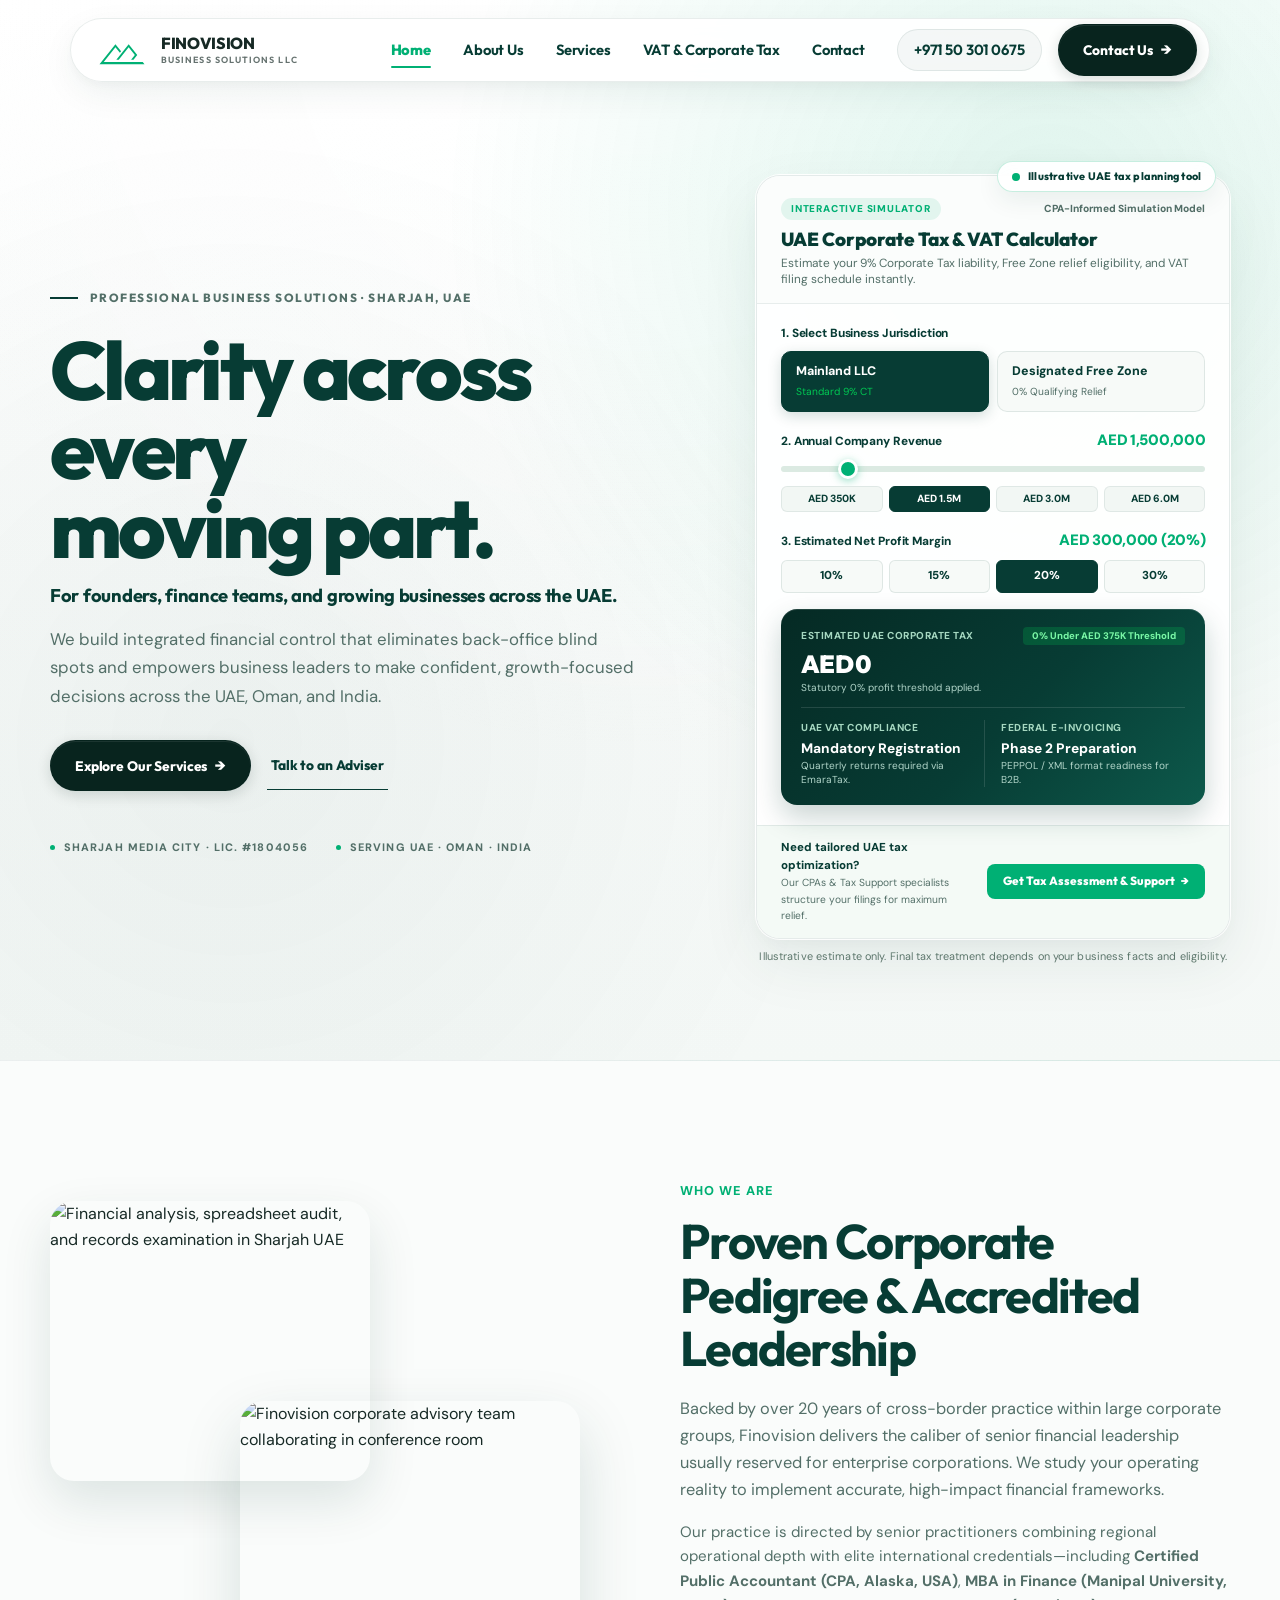
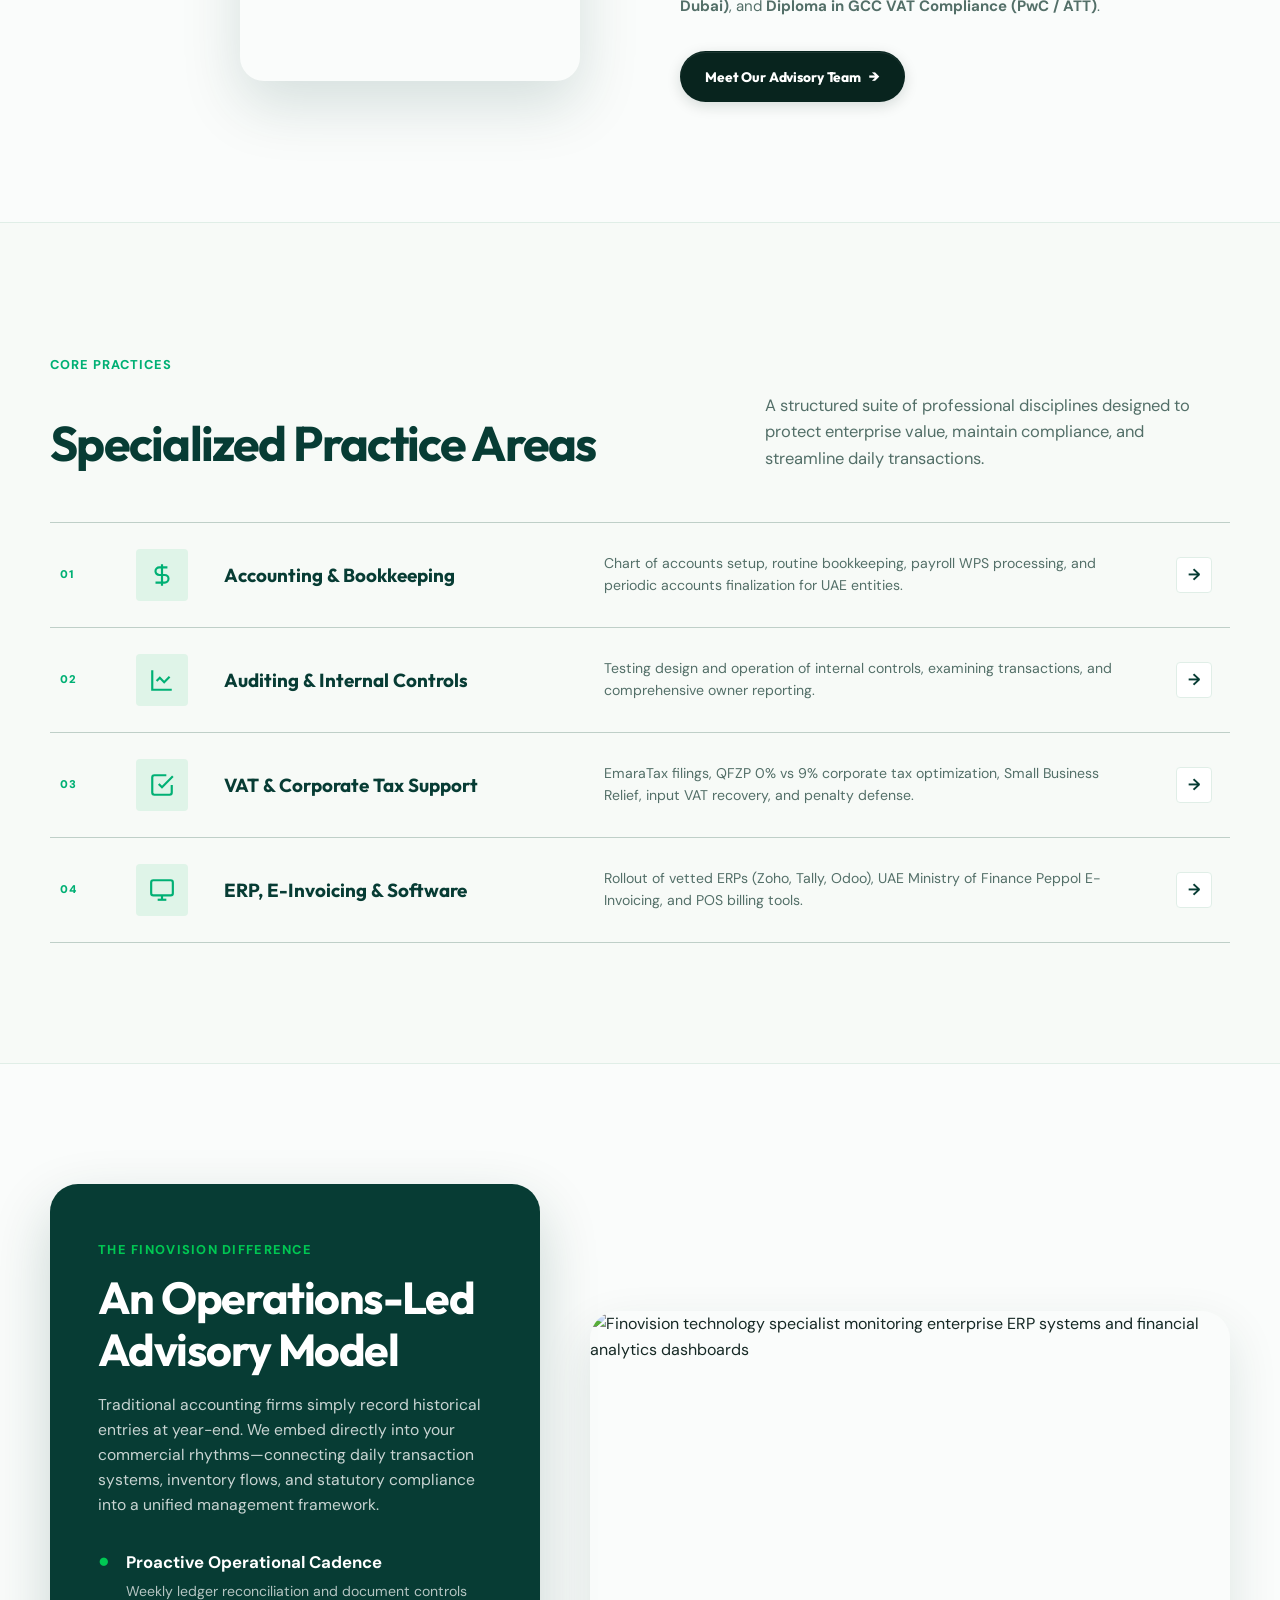
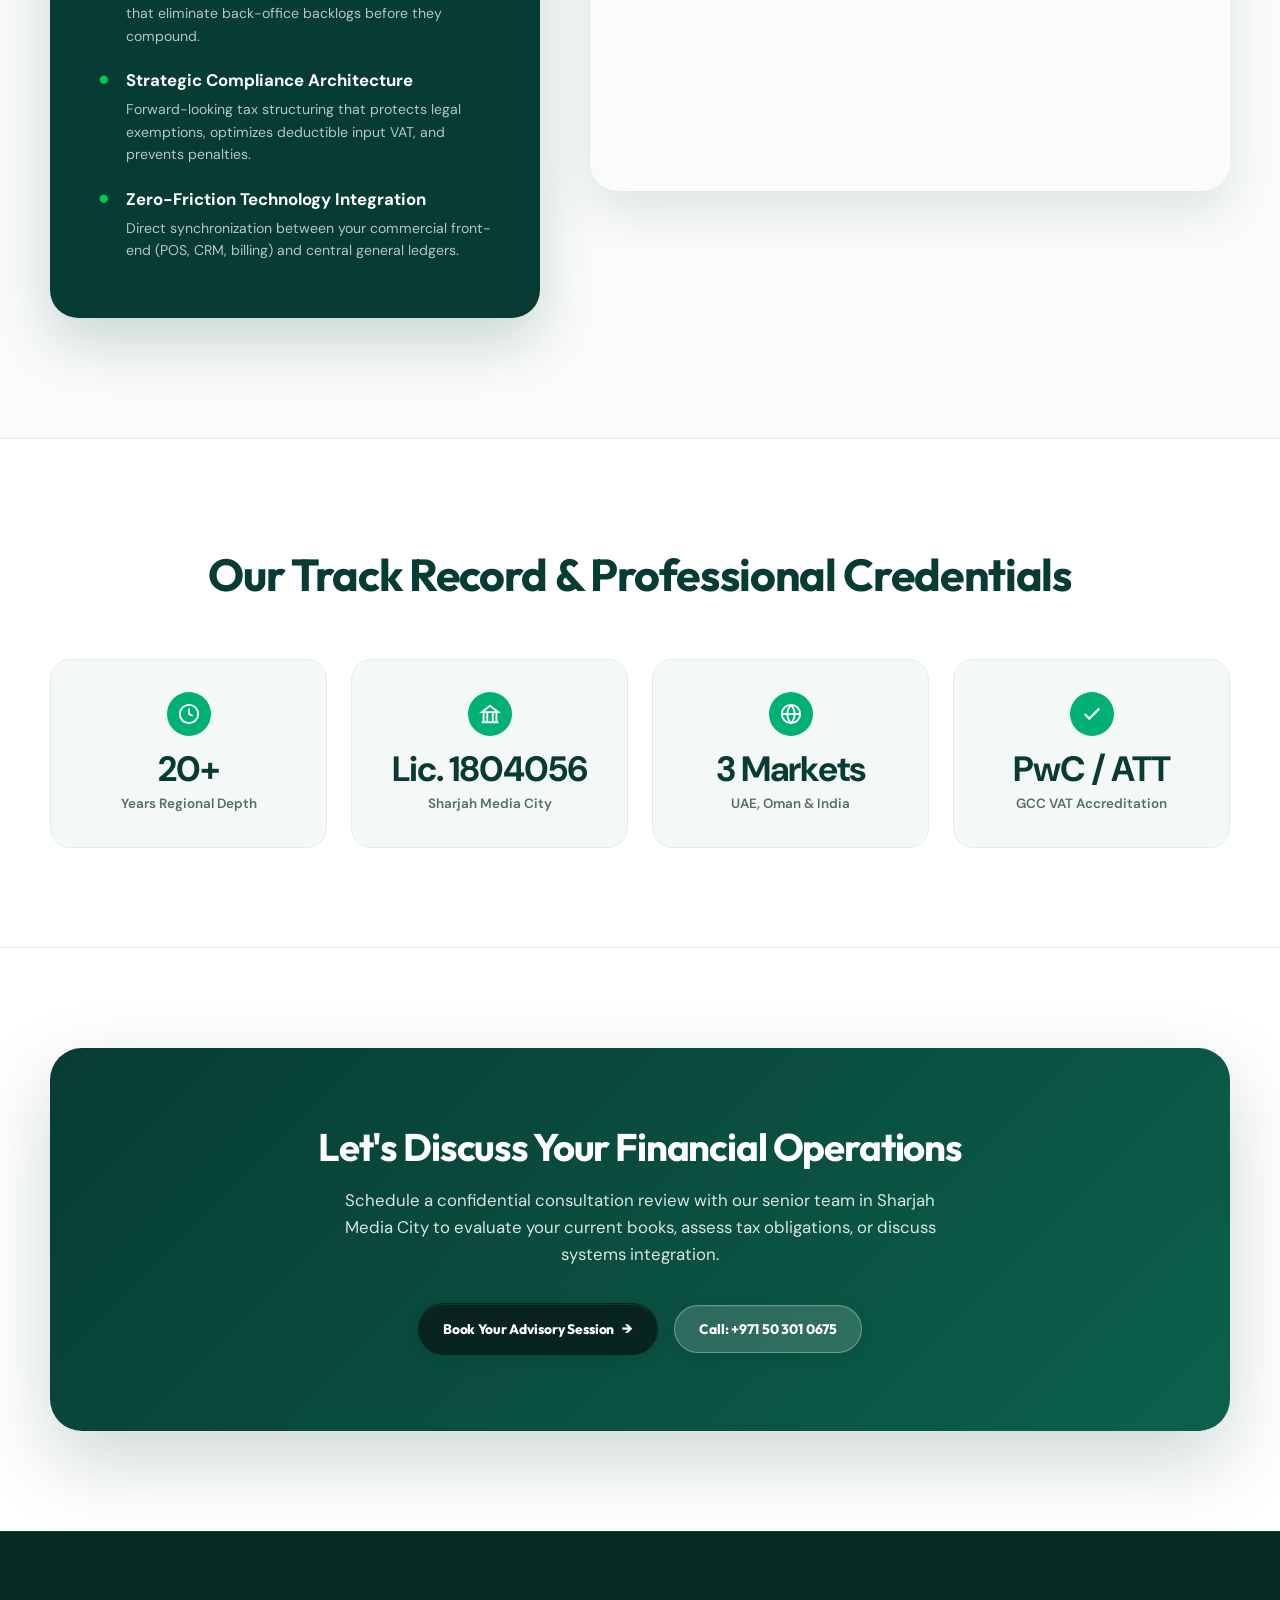
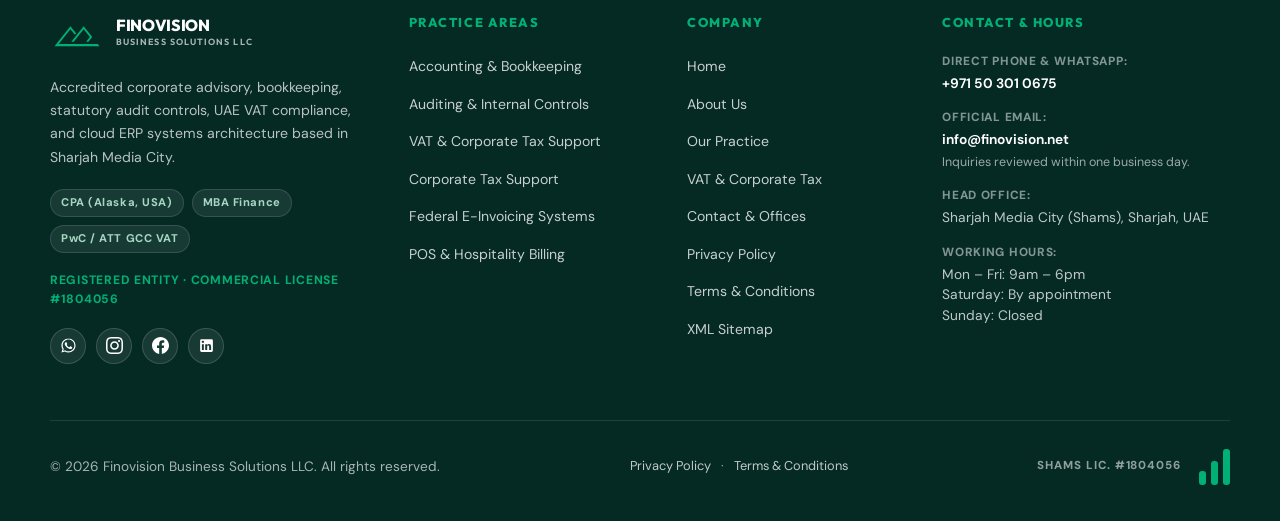
==== commit 01f88cf1: "fix(loader): remove full-screen backdrop and progress bars, show only minimalist logo on initial ope" ====
--- a/index.html
+++ b/index.html
@@ -5,6 +5,12 @@
   <meta name="viewport" content="width=device-width, initial-scale=1">
   <meta name="theme-color" content="#073c34">
   <meta name="format-detection" content="telephone=no">
+
+  <script>
+    if (sessionStorage.getItem('finovision_is_page_switch') === 'true' && (performance.getEntriesByType('navigation')[0] || {}).type !== 'reload') {
+      document.documentElement.classList.add('no-preloader');
+    }
+  </script>
 
   <title>Finovision Business Solutions LLC — Accounting, Audit &amp; VAT Support UAE</title>
   <meta name="description" content="Finovision Business Solutions LLC provides accredited corporate accounting, statutory audit, UAE VAT compliance, and cloud ERP systems architecture based in Sharjah Media City (Shams), UAE. Serving clients across Sharjah, Dubai, Abu Dhabi, Oman, and India.">
--- a/styles/base.css
+++ b/styles/base.css
@@ -0,0 +1,341 @@
+:root {
+  --max: 1180px;
+  --radius: 24px;
+  --shadow: 0 24px 70px rgba(15, 30, 40, 0.1);
+}
+
+* { box-sizing: border-box; }
+html { 
+  scroll-behavior: smooth; 
+  overflow-x: hidden;
+  max-width: 100%;
+}
+body { 
+  margin: 0; 
+  font-family: Inter, ui-sans-serif, system-ui, -apple-system, BlinkMacSystemFont, "Segoe UI", sans-serif; 
+  line-height: 1.6; 
+  overflow-x: hidden;
+  max-width: 100%;
+  width: 100%;
+}
+img, svg, picture { 
+  max-width: 100%; 
+  display: block; 
+  height: auto; 
+}
+a { color: inherit; text-decoration: none; }
+button, input, select, textarea { font: inherit; box-sizing: border-box; max-width: 100%; }
+button, a { -webkit-tap-highlight-color: transparent; }
+
+/* Accessibility Focus & Skip Link */
+:focus-visible {
+  outline: 2px solid #0d3826;
+  outline-offset: 3px;
+}
+
+.skip-link {
+  position: absolute;
+  top: -9999px;
+  left: 20px;
+  background: #0d3826;
+  color: #ffffff;
+  padding: 12px 22px;
+  border-radius: 8px;
+  font-weight: 750;
+  font-size: 0.88rem;
+  z-index: 999;
+  box-shadow: 0 10px 30px rgba(0, 0, 0, 0.25);
+  transition: top 0.2s ease;
+}
+.skip-link:focus {
+  top: 20px;
+}
+
+.sr-only {
+  position: absolute;
+  width: 1px;
+  height: 1px;
+  padding: 0;
+  margin: -1px;
+  overflow: hidden;
+  clip: rect(0, 0, 0, 0);
+  white-space: nowrap;
+  border-width: 0;
+}
+
+.container { 
+  width: min(calc(100% - 48px), var(--max)); 
+  margin-inline: auto; 
+}
+.section { padding: 110px 0; position: relative; overflow: hidden; }
+.eyebrow { margin: 0 0 16px; text-transform: uppercase; letter-spacing: .14em; font-weight: 750; font-size: .75rem; }
+.section-title { margin: 0; font-size: clamp(2rem, 4vw, 4rem); line-height: 1.05; letter-spacing: -.045em; }
+.section-lede { max-width: 680px; margin: 22px 0 0; font-size: clamp(1rem, 1.5vw, 1.2rem); opacity: .72; }
+.button { min-height: 52px; padding: 0 24px; border-radius: 999px; display: inline-flex; align-items: center; justify-content: center; gap: 10px; border: 1px solid transparent; font-size: .88rem; font-weight: 750; cursor: pointer; transition: .25s ease; }
+.button:hover { transform: translateY(-2px); }
+.button svg { width: 17px; height: 17px; }
+.button-row { display: flex; flex-wrap: wrap; gap: 12px; margin-top: 32px; }
+
+.site-header { 
+  position: fixed; 
+  z-index: 1000; 
+  top: 0; 
+  left: 0; 
+  width: 100%; 
+  transition: background 0.35s cubic-bezier(0.16, 1, 0.3, 1),
+              box-shadow 0.35s cubic-bezier(0.16, 1, 0.3, 1),
+              border-color 0.35s cubic-bezier(0.16, 1, 0.3, 1),
+              backdrop-filter 0.35s cubic-bezier(0.16, 1, 0.3, 1);
+}
+.nav { 
+  height: 92px; 
+  display: flex; 
+  align-items: center; 
+  justify-content: space-between; 
+  gap: 28px; 
+  transition: height 0.3s cubic-bezier(0.16, 1, 0.3, 1);
+}
+.brand { display: inline-flex; align-items: center; gap: 12px; font-weight: 800; letter-spacing: -.02em; }
+.brand-mark { width: 54px; height: 40px; flex: 0 0 auto; }
+.brand-text { display: flex; flex-direction: column; line-height: 1; }
+.brand-text small { margin-top: 5px; font-size: .56rem; font-weight: 650; letter-spacing: .12em; text-transform: uppercase; opacity: .66; }
+.nav-links { display: flex; align-items: center; gap: 32px; font-size: .84rem; font-weight: 650; }
+.nav-links > a:not(.button) { position: relative; }
+.nav-links > a:not(.button)::after { content: ""; position: absolute; left: 0; right: 100%; bottom: -6px; height: 1px; background: currentColor; transition: right .2s; }
+.nav-links > a:not(.button):hover::after { right: 0; }
+.menu-toggle { display: none; width: 44px; height: 44px; border: 0; border-radius: 50%; background: transparent; align-items: center; justify-content: center; color: inherit; cursor: pointer; }
+.menu-toggle span, .menu-toggle span::before, .menu-toggle span::after { display: block; width: 21px; height: 2px; background: currentColor; position: relative; transition: .2s; }
+.menu-toggle span::before, .menu-toggle span::after { content: ""; position: absolute; left: 0; }
+.menu-toggle span::before { top: -7px; }
+.menu-toggle span::after { top: 7px; }
+.menu-toggle[aria-expanded="true"] span { background: transparent; }
+.menu-toggle[aria-expanded="true"] span::before { top: 0; transform: rotate(45deg); }
+.menu-toggle[aria-expanded="true"] span::after { top: 0; transform: rotate(-45deg); }
+
+.hero { min-height: 760px; display: grid; align-items: center; position: relative; overflow: hidden; }
+.hero-content { position: relative; z-index: 2; padding-top: 92px; }
+.hero h1 { max-width: 790px; margin: 0; font-size: clamp(3.2rem, 7vw, 6.8rem); line-height: .94; letter-spacing: -.055em; }
+.hero-copy { max-width: 590px; margin: 26px 0 0; font-size: clamp(1rem, 1.7vw, 1.25rem); }
+.hero-proof { display: flex; flex-wrap: wrap; gap: 14px 28px; margin-top: 34px; font-size: .78rem; font-weight: 700; letter-spacing: .04em; text-transform: uppercase; }
+.hero-proof span { display: inline-flex; align-items: center; gap: 9px; }
+.hero-proof i { width: 7px; height: 7px; border-radius: 50%; display: block; }
+
+.services-grid { display: grid; grid-template-columns: repeat(3, 1fr); gap: 18px; margin-top: 54px; }
+.service-card { padding: 30px; border-radius: var(--radius); transition: transform .25s ease, box-shadow .25s ease; }
+.service-card:hover { transform: translateY(-6px); box-shadow: var(--shadow); }
+.service-number { font-size: .72rem; font-weight: 800; letter-spacing: .12em; opacity: .52; }
+.service-icon { width: 48px; height: 48px; display: grid; place-items: center; border-radius: 15px; margin: 32px 0 22px; }
+.service-icon svg { width: 23px; height: 23px; fill: none; stroke: currentColor; stroke-width: 1.8; }
+.service-card h3 { margin: 0; font-size: 1.28rem; line-height: 1.2; }
+.service-card p { margin: 14px 0 0; font-size: .92rem; opacity: .68; }
+
+.split { display: grid; grid-template-columns: 1fr 1fr; align-items: center; gap: clamp(50px, 8vw, 110px); }
+.feature-list { display: grid; gap: 14px; margin-top: 32px; }
+.feature { display: flex; align-items: flex-start; gap: 14px; }
+.feature-bullet { width: 25px; height: 25px; border-radius: 50%; display: grid; place-items: center; flex: 0 0 auto; margin-top: 2px; font-size: .72rem; font-weight: 900; }
+.feature strong { display: block; font-size: .98rem; }
+.feature p { margin: 3px 0 0; opacity: .65; font-size: .88rem; }
+
+.audience-grid { display: grid; grid-template-columns: 1fr 1fr; gap: 20px; margin-top: 50px; }
+.audience-card { min-height: 330px; border-radius: calc(var(--radius) + 6px); padding: clamp(28px, 4vw, 52px); display: flex; flex-direction: column; justify-content: flex-end; position: relative; overflow: hidden; }
+.audience-card h3 { margin: 0; font-size: clamp(1.7rem, 3vw, 2.65rem); line-height: 1; letter-spacing: -.04em; }
+.audience-card p { max-width: 490px; margin: 17px 0 0; opacity: .72; }
+.text-link { display: inline-flex; align-items: center; gap: 10px; margin-top: 26px; font-size: .86rem; font-weight: 800; }
+
+.process-grid { display: grid; grid-template-columns: repeat(3, 1fr); gap: 20px; margin-top: 52px; counter-reset: step; }
+.process-step { position: relative; padding: 32px 0; counter-increment: step; border-top: 1px solid currentColor; }
+.process-step::before { content: "0" counter(step); display: block; font-size: .74rem; font-weight: 850; opacity: .48; margin-bottom: 40px; }
+.process-step h3 { margin: 0; font-size: 1.3rem; }
+.process-step p { margin: 12px 0 0; opacity: .67; font-size: .92rem; }
+
+.vat-panel { border-radius: 34px; padding: clamp(36px, 7vw, 82px); display: grid; grid-template-columns: 1.1fr .9fr; gap: 50px; align-items: center; }
+.vat-points { display: grid; grid-template-columns: 1fr 1fr; gap: 12px; }
+.vat-point { padding: 18px; border-radius: 16px; font-size: .82rem; font-weight: 650; }
+
+.contact-grid { display: grid; grid-template-columns: .8fr 1.2fr; gap: clamp(50px, 8vw, 110px); align-items: start; }
+.contact-meta { margin-top: 38px; display: grid; gap: 18px; }
+.contact-meta span { display: block; font-size: .72rem; text-transform: uppercase; letter-spacing: .12em; opacity: .55; font-weight: 800; }
+.contact-meta strong { display: block; margin-top: 2px; font-size: 1rem; }
+.contact-form { display: grid; grid-template-columns: 1fr 1fr; gap: 14px; }
+.field { display: grid; gap: 7px; }
+.field.full { grid-column: 1 / -1; }
+.field label { font-size: .72rem; font-weight: 800; text-transform: uppercase; letter-spacing: .1em; }
+.field input, .field select, .field textarea { width: 100%; border: 1px solid transparent; border-radius: 13px; padding: 15px 16px; outline: none; transition: border .2s, box-shadow .2s; }
+.field textarea { min-height: 120px; resize: vertical; }
+.form-status { grid-column: 1 / -1; margin: 0; font-size: .82rem; opacity: .7; }
+
+.site-footer { padding: 46px 0; }
+.footer-inner { display: flex; align-items: center; justify-content: space-between; gap: 24px; }
+
+/* Unified Modern Scroll Reveal Transitions */
+.reveal {
+  opacity: 0;
+  transform: translateY(28px);
+  transition: opacity 0.85s cubic-bezier(0.16, 1, 0.3, 1), transform 0.85s cubic-bezier(0.16, 1, 0.3, 1);
+  will-change: opacity, transform;
+}
+.reveal.visible {
+  opacity: 1;
+  transform: translateY(0);
+}
+
+/* Stagger utilities for cards and lists */
+.reveal-stagger > *:nth-child(1) { transition-delay: 0.08s; }
+.reveal-stagger > *:nth-child(2) { transition-delay: 0.18s; }
+.reveal-stagger > *:nth-child(3) { transition-delay: 0.28s; }
+.reveal-stagger > *:nth-child(4) { transition-delay: 0.38s; }
+
+@media (max-width: 900px) {
+  .section { padding: 84px 0; }
+  .nav { height: 76px; }
+  .menu-toggle { display: inline-flex; position: relative; z-index: 10001; }
+  .nav-links { 
+    position: fixed; 
+    inset: 0; 
+    padding: 110px 32px 40px; 
+    flex-direction: column; 
+    align-items: stretch; 
+    gap: 0; 
+    background: var(--mobile-menu-bg, #fff); 
+    color: var(--mobile-menu-color, #111); 
+    transform: translateX(100%); 
+    transition: transform .28s cubic-bezier(0.16, 1, 0.3, 1); 
+    z-index: 10000;
+    overflow-y: auto;
+    -webkit-overflow-scrolling: touch;
+  }
+  .nav-links.open { transform: translateX(0); }
+  .nav-links > a { 
+    padding: 16px 0; 
+    border-bottom: 1px solid rgba(128,128,128,.18); 
+    font-size: 1.15rem; 
+  }
+  .nav-links .button { margin-top: 24px; }
+  .hero { min-height: 700px; }
+  .services-grid { grid-template-columns: repeat(2, 1fr); }
+  .split, .contact-grid { grid-template-columns: 1fr; }
+  .vat-panel { grid-template-columns: 1fr; }
+}
+
+@media (max-width: 640px) {
+  .container { width: min(calc(100% - 32px), var(--max)); }
+  .section { padding: 64px 0; }
+  .brand-text small { display: none; }
+  .hero { min-height: 640px; }
+  .hero h1 { font-size: clamp(2.4rem, 13vw, 3.8rem); }
+  .hero-copy { font-size: 1rem; }
+  .hero-proof { display: grid; gap: 10px; }
+  .services-grid, .audience-grid, .process-grid, .contact-form { grid-template-columns: 1fr; }
+  .service-card { padding: 24px; }
+  .audience-card { min-height: 290px; }
+  .vat-points { grid-template-columns: 1fr; }
+  .field.full { grid-column: auto; }
+  .footer-inner { align-items: flex-start; flex-direction: column; }
+}
+
+@media (max-width: 380px) {
+  .container { width: min(calc(100% - 24px), var(--max)); }
+  .nav { gap: 14px; }
+  .brand { gap: 8px; }
+  .brand-text { font-size: 0.95rem; }
+  .nav-links { padding: 95px 20px 30px; }
+}
+
+/* ==========================================
+   SITE-WIDE TOP NAVIGATION PROGRESS BAR
+   ========================================== */
+#site-top-loader {
+  position: fixed;
+  top: 0;
+  left: 0;
+  height: 3px;
+  width: 0%;
+  background: linear-gradient(90deg, #0d3826 0%, #10b981 50%, #34d399 100%);
+  z-index: 999999;
+  pointer-events: none;
+  opacity: 0;
+  box-shadow: 0 0 10px rgba(16, 185, 129, 0.7), 0 0 4px rgba(52, 211, 153, 0.9);
+  transition: width 0.3s cubic-bezier(0.16, 1, 0.3, 1), opacity 0.2s ease;
+}
+#site-top-loader.loading {
+  opacity: 1;
+  width: 75%;
+}
+#site-top-loader.done {
+  width: 100%;
+  opacity: 0;
+  transition: width 0.2s ease, opacity 0.3s ease 0.1s;
+}
+
+/* ==========================================
+   MINIMALIST LOGO PRELOADER (ONLY OPENING & REFRESH)
+   ========================================== */
+.site-preloader {
+  position: fixed;
+  inset: 0;
+  width: 100%;
+  height: 100%;
+  background: transparent;
+  pointer-events: none;
+  display: flex;
+  align-items: center;
+  justify-content: center;
+  z-index: 999998;
+  opacity: 1;
+  visibility: visible;
+  transition: opacity 0.35s cubic-bezier(0.16, 1, 0.3, 1), transform 0.35s cubic-bezier(0.16, 1, 0.3, 1), visibility 0.35s;
+}
+.site-preloader.loaded {
+  opacity: 0;
+  transform: scale(0.92);
+  visibility: hidden;
+  pointer-events: none;
+}
+.site-preloader .preloader-content {
+  display: flex;
+  align-items: center;
+  justify-content: center;
+}
+.site-preloader .preloader-logo-ring {
+  width: 68px;
+  height: 68px;
+  display: flex;
+  align-items: center;
+  justify-content: center;
+  background: rgba(255, 255, 255, 0.96);
+  backdrop-filter: blur(12px);
+  -webkit-backdrop-filter: blur(12px);
+  border: 1px solid rgba(7, 60, 52, 0.1);
+  border-radius: 20px;
+  box-shadow: 0 16px 40px rgba(7, 60, 52, 0.14), 0 2px 8px rgba(7, 60, 52, 0.05);
+}
+.site-preloader .preloader-logo {
+  width: 42px;
+  height: 42px;
+  filter: drop-shadow(0 2px 8px rgba(0, 176, 116, 0.3));
+  animation: preloaderPulse 1.2s ease-in-out infinite;
+}
+.site-preloader .preloader-spinner,
+.site-preloader .preloader-bar-wrap {
+  display: none !important;
+}
+
+/* Instant Page Switch - Never show loader when switching screens */
+html.no-preloader .site-preloader,
+#site-top-loader {
+  display: none !important;
+}
+
+@keyframes preloaderPulse {
+  0%, 100% { transform: scale(1); opacity: 0.92; }
+  50% { transform: scale(1.06); opacity: 1; }
+}
+
+@media (prefers-reduced-motion: reduce) {
+  html { scroll-behavior: auto; }
+  *, *::before, *::after { animation-duration: .01ms !important; transition-duration: .01ms !important; }
+  .reveal { opacity: 1; transform: none; }
+  .site-preloader { display: none !important; }
+  #site-top-loader { display: none !important; }
+}
+
--- a/styles/advisory.css
+++ b/styles/advisory.css
@@ -0,0 +1,2520 @@
+@import url('https://fonts.googleapis.com/css2?family=DM+Sans:ital,opsz,wght@0,9..40,400;0,9..40,500;0,9..40,700;1,9..40,400&family=Manrope:wght@400;500;600;700;800&family=Outfit:wght@400;500;600;700;800;900&display=swap');
+
+:root {
+  --font-display: 'Outfit', 'Manrope', -apple-system, BlinkMacSystemFont, 'Segoe UI', Roboto, sans-serif;
+  --font-body: 'DM Sans', -apple-system, BlinkMacSystemFont, 'Segoe UI', Roboto, sans-serif;
+
+  --finoza-forest: #073c34;
+  --finoza-dark: #052a24;
+  --finoza-green: #00b074;
+  --finoza-green-bright: #00c853;
+  --finoza-mint: #f4f8f6;
+  --finoza-cream: #fafcfb;
+  --finoza-border: #e0eee7;
+  --finoza-text: #162925;
+  --finoza-muted: #536f68;
+  --mobile-menu-bg: #f4f8f6;
+  --mobile-menu-color: #073c34;
+}
+
+body.finoza {
+  background: var(--finoza-cream);
+  color: var(--finoza-text);
+  font-family: var(--font-body);
+  line-height: 1.6;
+  -webkit-font-smoothing: antialiased;
+  -moz-osx-font-smoothing: grayscale;
+}
+
+h1, h2, h3, h4, h5, h6,
+.hero-left h1,
+.brand-text,
+.calc-header h3,
+.result-amount,
+.button-finoza,
+.welcome-pill,
+.calc-cta-btn,
+.nav-links a {
+  font-family: var(--font-display);
+}
+
+/* Floating Island Capsule Header (Starplus / Dynamic Island Archetype) */
+.finoza .site-header {
+  position: fixed;
+  top: 18px;
+  left: 0;
+  width: 100%;
+  z-index: 1000;
+  pointer-events: none;
+  transition: top 0.35s cubic-bezier(0.16, 1, 0.3, 1);
+}
+.finoza .site-header .nav {
+  pointer-events: auto;
+  max-width: 1140px;
+  margin: 0 auto;
+  height: 64px;
+  padding: 0 12px 0 24px;
+  background: rgba(255, 255, 255, 0.92);
+  backdrop-filter: blur(24px);
+  -webkit-backdrop-filter: blur(24px);
+  border: 1px solid rgba(7, 60, 52, 0.09);
+  border-radius: 9999px;
+  box-shadow:
+    0 12px 36px -4px rgba(7, 60, 52, 0.08),
+    0 4px 12px rgba(7, 60, 52, 0.03);
+  display: flex;
+  align-items: center;
+  justify-content: space-between;
+  transition: all 0.35s cubic-bezier(0.16, 1, 0.3, 1);
+}
+.finoza .site-header.scrolled {
+  top: 10px;
+}
+.finoza .site-header.scrolled .nav {
+  height: 64px;
+  background: rgba(255, 255, 255, 0.97);
+  box-shadow:
+    0 16px 44px -4px rgba(7, 60, 52, 0.12),
+    0 4px 16px rgba(7, 60, 52, 0.04);
+  border-color: rgba(7, 60, 52, 0.14);
+}
+@media (max-width: 900px) {
+  .finoza .site-header {
+    top: 10px;
+    padding: 0 12px;
+  }
+  .finoza .site-header .nav {
+    height: 60px;
+    padding: 0 10px 0 18px;
+  }
+}
+.finoza .brand-mark { color: var(--finoza-green); }
+.finoza .nav-links a:not(.button-finoza) {
+  color: var(--finoza-forest);
+  font-weight: 650;
+  font-size: 0.92rem;
+  letter-spacing: -0.01em;
+}
+.finoza .header-contact-pill {
+  display: flex;
+  align-items: center;
+  gap: 16px;
+}
+.finoza .phone-num {
+  font-size: .84rem;
+  font-weight: 700;
+  color: var(--finoza-forest);
+  padding: 8px 16px;
+  border-radius: 9999px;
+  background: rgba(7, 60, 52, 0.04);
+  border: 1px solid rgba(7, 60, 52, 0.09);
+  transition: all 0.2s ease;
+}
+.finoza .phone-num:hover {
+  background: rgba(7, 60, 52, 0.08);
+  border-color: rgba(7, 60, 52, 0.18);
+}
+
+@media (max-width: 900px) {
+  .finoza .header-contact-pill {
+    flex-direction: column;
+    align-items: stretch;
+    gap: 14px;
+    margin-top: 24px;
+    padding-top: 20px;
+    border-top: 1px solid rgba(7, 60, 52, 0.12);
+  }
+  .finoza .header-contact-pill .phone-num {
+    text-align: center;
+    font-size: 1.05rem;
+    padding: 10px 0;
+  }
+  .finoza .header-contact-pill .button-finoza {
+    justify-content: center;
+    width: 100%;
+    padding: 14px 24px;
+    font-size: 0.95rem;
+  }
+}
+
+/* Deep Forest-Charcoal Capsule Button (Matching Floating Island Curve) */
+.finoza .button-finoza {
+  font-family: var(--font-display);
+  background: #08241e;
+  color: #ffffff;
+  padding: 12px 24px;
+  border-radius: 9999px;
+  font-weight: 750;
+  font-size: .86rem;
+  letter-spacing: -0.01em;
+  display: inline-flex;
+  align-items: center;
+  gap: 8px;
+  border: 1px solid rgba(8, 36, 30, 0.2);
+  cursor: pointer;
+  box-shadow: 0 4px 14px rgba(8, 36, 30, 0.15), inset 0 1px 0 rgba(255, 255, 255, 0.08);
+  transition: transform .2s cubic-bezier(0.16, 1, 0.3, 1), background .2s ease, box-shadow .2s ease;
+}
+.finoza .button-finoza:hover {
+  background: #0f3d32;
+  color: #ffffff;
+  transform: translateY(-2px);
+  box-shadow: 0 8px 24px rgba(8, 36, 30, 0.25);
+}
+.finoza .button-finoza span {
+  font-size: 1rem;
+  transition: transform .2s cubic-bezier(0.16, 1, 0.3, 1);
+}
+.finoza .button-finoza:hover span {
+  transform: translateX(3px);
+}
+
+/* HERO: FINOZA GREEN ARCH STAGE */
+.finoza .finoza-hero {
+  min-height: auto;
+  background: var(--finoza-cream);
+  display: flex;
+  align-items: center;
+  position: relative;
+  overflow: hidden;
+  padding-top: 100px;
+}
+.finoza .hero-layout {
+  display: grid;
+  grid-template-columns: 1.05fr .95fr;
+  gap: 40px;
+  align-items: center;
+}
+.finoza .welcome-pill {
+  font-size: .84rem;
+  font-weight: 800;
+  color: var(--finoza-green);
+  text-transform: uppercase;
+  letter-spacing: .1em;
+  margin-bottom: 18px;
+}
+.finoza .hero-left h1 {
+  font-size: clamp(2.2rem, 3.4vw, 3.5rem);
+  line-height: 1.15;
+  letter-spacing: -.035em;
+  color: var(--finoza-forest);
+  margin: 0 0 20px;
+  font-weight: 800;
+  text-wrap: balance;
+}
+.finoza .hero-left h1 span {
+  color: var(--finoza-green);
+}
+.finoza .hero-desc {
+  font-size: 1.05rem;
+  line-height: 1.6;
+  color: var(--finoza-muted);
+  max-width: 500px;
+  margin: 0 0 30px;
+}
+.finoza .hero-btn-row {
+  display: flex;
+  align-items: center;
+  gap: 16px;
+}
+.finoza .dot-matrix {
+  width: 90px;
+  height: 40px;
+  background-image: radial-gradient(#00b074 1.5px, transparent 1.5px);
+  background-size: 10px 10px;
+  opacity: .45;
+  margin-top: 36px;
+}
+
+/* Hero Right: Green Arch Stage */
+.finoza .arch-stage {
+  position: relative;
+  display: flex;
+  justify-content: center;
+  align-items: flex-end;
+}
+.finoza .green-arch-bg {
+  position: absolute;
+  width: 380px;
+  height: 480px;
+  background: linear-gradient(180deg, var(--finoza-green) 0%, #089b67 100%);
+  border-radius: 190px 190px 20px 20px;
+  bottom: 0;
+  z-index: 1;
+}
+.finoza .hero-advisors-img {
+  position: relative;
+  z-index: 2;
+  width: 420px;
+  height: 460px;
+  object-fit: cover;
+  object-position: center top;
+  border-radius: 190px 190px 20px 20px;
+  box-shadow: 0 30px 70px rgba(7, 60, 52, 0.18);
+}
+
+/* Floating Badges */
+.finoza .float-badge {
+  position: absolute;
+  z-index: 5;
+  background: white;
+  border: 1px solid var(--finoza-border);
+  box-shadow: 0 16px 40px rgba(7, 60, 52, 0.12);
+  border-radius: 16px;
+}
+.finoza .float-badge.trusted-clients {
+  top: 90px;
+  left: -20px;
+  padding: 12px 18px;
+  display: flex;
+  align-items: center;
+  gap: 12px;
+}
+.finoza .avatar-circles {
+  display: flex;
+}
+.finoza .avatar-circles span {
+  width: 26px;
+  height: 26px;
+  border-radius: 50%;
+  border: 2px solid white;
+  background: #34d399;
+  margin-left: -8px;
+}
+.finoza .avatar-circles span:first-child { margin-left: 0; background: #059669; }
+.finoza .float-badge.trusted-clients strong {
+  display: block;
+  font-size: 1.1rem;
+  color: var(--finoza-forest);
+  line-height: 1;
+}
+.finoza .float-badge.trusted-clients small {
+  display: block;
+  font-size: .68rem;
+  color: var(--finoza-muted);
+  margin-top: 2px;
+}
+
+.finoza .float-badge.expenses-card {
+  bottom: 40px;
+  right: -10px;
+  padding: 14px 18px;
+  width: 140px;
+}
+.finoza .float-badge.expenses-card small {
+  display: block;
+  font-size: .68rem;
+  color: var(--finoza-muted);
+}
+.finoza .float-badge.expenses-card strong {
+  display: block;
+  font-size: 1.25rem;
+  color: var(--finoza-forest);
+  margin-top: 2px;
+}
+.finoza .mini-bar-chart {
+  display: flex;
+  align-items: flex-end;
+  gap: 6px;
+  height: 30px;
+  margin-top: 8px;
+}
+.finoza .mini-bar-chart span {
+  width: 8px;
+  background: var(--finoza-green);
+  border-radius: 4px;
+}
+
+/* SECTION 2: OUR PATH TO TRUST (DUAL COLLAGE) */
+.finoza .finoza-about {
+  padding: 120px 0;
+  background: var(--finoza-cream);
+  border-bottom: 1px solid var(--finoza-border);
+}
+.finoza .about-grid {
+  display: grid;
+  grid-template-columns: 1fr 1fr;
+  gap: 80px;
+  align-items: center;
+}
+.finoza .collage-wrap {
+  position: relative;
+  height: 480px;
+}
+.finoza .collage-top {
+  position: absolute;
+  top: 0;
+  left: 0;
+  width: 320px;
+  height: 280px;
+  border-radius: 24px;
+  overflow: hidden;
+  box-shadow: 0 20px 50px rgba(7, 60, 52, 0.12);
+  z-index: 2;
+}
+.finoza .collage-top img {
+  width: 100%;
+  height: 100%;
+  object-fit: cover;
+}
+.finoza .collage-bottom {
+  position: absolute;
+  bottom: 0;
+  right: 20px;
+  width: 340px;
+  height: 280px;
+  border-radius: 24px;
+  overflow: hidden;
+  box-shadow: 0 24px 60px rgba(7, 60, 52, 0.15);
+  z-index: 3;
+}
+.finoza .collage-bottom img {
+  width: 100%;
+  height: 100%;
+  object-fit: cover;
+}
+
+.finoza .finoza-tag {
+  font-size: .8rem;
+  font-weight: 800;
+  color: var(--finoza-green);
+  text-transform: uppercase;
+  letter-spacing: .08em;
+  display: block;
+  margin-bottom: 14px;
+}
+.finoza .about-text h2 {
+  font-size: clamp(2.2rem, 3.8vw, 3.4rem);
+  line-height: 1.1;
+  color: var(--finoza-forest);
+  margin: 0 0 20px;
+  letter-spacing: -.035em;
+}
+.finoza .about-text p {
+  color: var(--finoza-muted);
+  font-size: 1.02rem;
+  line-height: 1.65;
+  margin: 0 0 16px;
+}
+.finoza .about-text .secondary-p {
+  font-size: .94rem;
+  margin-bottom: 32px;
+}
+
+/* SECTION 3: 4 SERVICE CARDS WITH CIRCULAR ARROWS */
+.finoza .finoza-services {
+  padding: 120px 0;
+  background: white;
+  border-bottom: 1px solid var(--finoza-border);
+}
+.finoza .services-head {
+  text-align: center;
+  max-width: 680px;
+  margin: 0 auto 60px;
+}
+.finoza .services-head h2 {
+  font-size: clamp(2.2rem, 3.8vw, 3.2rem);
+  line-height: 1.15;
+  color: var(--finoza-forest);
+  margin: 0;
+  letter-spacing: -.035em;
+}
+
+.finoza .finoza-cards-deck {
+  display: grid;
+  grid-template-columns: repeat(4, 1fr);
+  gap: 22px;
+}
+.finoza .service-box {
+  background: var(--finoza-mint);
+  border: 1px solid var(--finoza-border);
+  border-radius: 20px;
+  padding: 34px 26px;
+  display: flex;
+  flex-direction: column;
+  align-items: center;
+  text-align: center;
+  transition: transform .25s ease, box-shadow .25s ease, background .25s ease;
+}
+.finoza .service-box:hover {
+  transform: translateY(-6px);
+  background: white;
+  box-shadow: 0 20px 50px rgba(7, 60, 52, 0.08);
+}
+.finoza .icon-circle {
+  width: 58px;
+  height: 58px;
+  border-radius: 50%;
+  background: white;
+  color: var(--finoza-green);
+  display: grid;
+  place-items: center;
+  margin-bottom: 24px;
+  box-shadow: 0 6px 18px rgba(0, 176, 116, 0.15);
+}
+.finoza .icon-circle svg {
+  width: 26px;
+  height: 26px;
+}
+.finoza .service-box h3 {
+  font-size: 1.25rem;
+  color: var(--finoza-forest);
+  margin: 0 0 12px;
+  line-height: 1.2;
+}
+.finoza .service-box p {
+  color: var(--finoza-muted);
+  font-size: .88rem;
+  line-height: 1.55;
+  margin: 0 0 26px;
+}
+.finoza .arrow-circle-btn {
+  margin-top: auto;
+  width: 36px;
+  height: 36px;
+  border-radius: 50%;
+  border: 1px solid var(--finoza-border);
+  background: white;
+  color: var(--finoza-forest);
+  display: grid;
+  place-items: center;
+  font-size: 1rem;
+  font-weight: 700;
+  transition: all .2s ease;
+}
+.finoza .service-box:hover .arrow-circle-btn {
+  background: var(--finoza-green);
+  border-color: var(--finoza-green);
+  color: white;
+}
+
+/* SECTION 4: BOOSTING FINANCIAL KNOWLEDGE */
+.finoza .finoza-knowledge {
+  padding: 120px 0;
+  background: var(--finoza-cream);
+  border-bottom: 1px solid var(--finoza-border);
+}
+.finoza .knowledge-grid {
+  display: grid;
+  grid-template-columns: 1.15fr .85fr;
+  gap: 50px;
+  align-items: center;
+}
+.finoza .knowledge-green-box {
+  background: var(--finoza-forest);
+  color: white;
+  border-radius: 28px;
+  padding: 56px 48px;
+  box-shadow: 0 24px 60px rgba(7, 60, 52, 0.2);
+}
+.finoza .mission-tag {
+  color: var(--finoza-green-bright);
+  font-size: .8rem;
+  font-weight: 800;
+  text-transform: uppercase;
+  letter-spacing: .1em;
+  display: block;
+  margin-bottom: 12px;
+}
+.finoza .knowledge-green-box h2 {
+  font-size: clamp(2.2rem, 3.5vw, 3rem);
+  line-height: 1.15;
+  margin: 0 0 16px;
+  letter-spacing: -.035em;
+}
+.finoza .knowledge-green-box p {
+  color: rgba(255, 255, 255, 0.78);
+  font-size: .98rem;
+  line-height: 1.6;
+  margin: 0 0 32px;
+}
+.finoza .knowledge-check-list {
+  display: grid;
+  gap: 20px;
+}
+.finoza .k-item {
+  display: flex;
+  align-items: flex-start;
+  gap: 16px;
+}
+.finoza .k-dot {
+  color: var(--finoza-green-bright);
+  font-size: 1.2rem;
+  line-height: 1;
+  margin-top: 2px;
+}
+.finoza .k-item strong {
+  display: block;
+  font-size: 1.05rem;
+  color: white;
+  margin-bottom: 4px;
+}
+.finoza .k-item p {
+  margin: 0;
+  font-size: .88rem;
+  color: rgba(255, 255, 255, 0.7);
+}
+
+.finoza .knowledge-photo img {
+  width: 100%;
+  height: 480px;
+  object-fit: cover;
+  border-radius: 28px;
+  box-shadow: 0 20px 50px rgba(7, 60, 52, 0.12);
+}
+
+/* SECTION 5: STATS STRIP */
+.finoza .finoza-stats {
+  padding: 100px 0;
+  background: white;
+  border-bottom: 1px solid var(--finoza-border);
+}
+.finoza .stats-head {
+  text-align: center;
+  margin-bottom: 48px;
+}
+.finoza .stats-head h2 {
+  font-size: clamp(2rem, 3.5vw, 2.8rem);
+  color: var(--finoza-forest);
+  margin: 0;
+  letter-spacing: -.03em;
+}
+.finoza .stats-row {
+  display: grid;
+  grid-template-columns: repeat(4, 1fr);
+  gap: 24px;
+}
+.finoza .stat-card {
+  background: var(--finoza-mint);
+  border: 1px solid var(--finoza-border);
+  border-radius: 20px;
+  padding: 32px 24px;
+  text-align: center;
+  transition: transform .2s ease;
+}
+.finoza .stat-card:hover {
+  transform: translateY(-4px);
+}
+.finoza .stat-icon {
+  width: 44px;
+  height: 44px;
+  border-radius: 50%;
+  background: var(--finoza-green);
+  color: white;
+  display: grid;
+  place-items: center;
+  font-size: 1.1rem;
+  margin: 0 auto 16px;
+  font-weight: 800;
+}
+.finoza .stat-card strong {
+  display: block;
+  font-size: 2.2rem;
+  color: var(--finoza-forest);
+  line-height: 1;
+  letter-spacing: -.03em;
+}
+.finoza .stat-card small {
+  display: block;
+  font-size: .84rem;
+  color: var(--finoza-muted);
+  margin-top: 6px;
+  font-weight: 600;
+}
+
+/* SECTION 6: FAQ ACCORDION */
+.finoza .finoza-faq {
+  padding: 120px 0;
+  background: var(--finoza-cream);
+  border-bottom: 1px solid var(--finoza-border);
+}
+.finoza .faq-grid {
+  display: grid;
+  grid-template-columns: .9fr 1.1fr;
+  gap: 70px;
+  align-items: start;
+}
+.finoza .faq-photo {
+  position: sticky;
+  top: 110px;
+}
+.finoza .faq-photo img {
+  width: 100%;
+  height: 460px;
+  object-fit: cover;
+  border-radius: 28px;
+  box-shadow: 0 20px 50px rgba(7, 60, 52, 0.12);
+}
+.finoza .faq-content h2 {
+  font-size: clamp(2.2rem, 3.8vw, 3.2rem);
+  color: var(--finoza-forest);
+  margin: 0 0 28px;
+  letter-spacing: -.035em;
+}
+.finoza .accordion {
+  display: grid;
+  gap: 14px;
+}
+.finoza .faq-item {
+  background: white;
+  border: 1px solid var(--finoza-border);
+  border-radius: 16px;
+  padding: 18px 24px;
+  transition: border-color .2s;
+}
+.finoza .faq-item[open] {
+  border-color: var(--finoza-green);
+}
+.finoza .faq-item summary {
+  font-size: 1.05rem;
+  font-weight: 700;
+  color: var(--finoza-forest);
+  cursor: pointer;
+  list-style: none;
+  display: flex;
+  justify-content: space-between;
+  align-items: center;
+}
+.finoza .faq-item summary::-webkit-details-marker { display: none; }
+.finoza .faq-item summary::after {
+  content: "+";
+  font-size: 1.3rem;
+  color: var(--finoza-green);
+}
+.finoza .faq-item[open] summary::after {
+  content: "−";
+}
+.finoza .faq-item p {
+  margin: 14px 0 0;
+  color: var(--finoza-muted);
+  font-size: .92rem;
+  line-height: 1.6;
+}
+
+/* SECTION 7: CALL TO ACTION BANNER & FORM */
+.finoza .finoza-cta {
+  padding: 100px 0;
+  background: white;
+}
+.finoza .cta-banner {
+  background: linear-gradient(135deg, var(--finoza-forest) 0%, #0c614c 100%);
+  border-radius: 32px;
+  padding: clamp(48px, 6vw, 76px) clamp(24px, 5vw, 60px);
+  text-align: center;
+  color: white;
+  box-shadow: 0 30px 80px rgba(7, 60, 52, 0.2);
+}
+.finoza .cta-banner h2 {
+  font-size: clamp(1.85rem, 3vw, 2.75rem);
+  line-height: 1.22;
+  margin: 0 auto 16px;
+  max-width: 760px;
+  letter-spacing: -.03em;
+  text-wrap: balance;
+}
+.finoza .cta-banner p {
+  color: rgba(255, 255, 255, 0.85);
+  font-size: 1.05rem;
+  line-height: 1.6;
+  max-width: 620px;
+  margin: 0 auto 36px;
+}
+.finoza .cta-form-wrap {
+  max-width: 860px;
+  margin: 0 auto;
+  width: 100%;
+}
+.finoza .finoza-form-clean {
+  width: 100%;
+  display: block !important;
+}
+.finoza .finoza-form-clean input,
+.finoza .finoza-form-clean select,
+.finoza .finoza-form-clean textarea {
+  width: 100%;
+  height: 52px;
+  padding: 0 22px;
+  border-radius: 999px;
+  border: 1px solid rgba(255, 255, 255, 0.25);
+  background: rgba(255, 255, 255, 0.12);
+  color: #ffffff;
+  font-family: inherit;
+  font-size: .95rem;
+  outline: none;
+  transition: background .2s ease, border-color .2s ease, box-shadow .2s ease, color .2s ease;
+  box-sizing: border-box;
+  display: block;
+}
+.finoza .finoza-form-clean input::placeholder,
+.finoza .finoza-form-clean select::placeholder,
+.finoza .finoza-form-clean textarea::placeholder {
+  color: rgba(255, 255, 255, 0.72);
+}
+.finoza .finoza-form-clean input:focus,
+.finoza .finoza-form-clean select:focus,
+.finoza .finoza-form-clean textarea:focus {
+  background: rgba(255, 255, 255, 0.18);
+  color: #ffffff;
+  border-color: var(--finoza-green);
+  box-shadow: 0 0 0 3px rgba(0, 176, 116, 0.3), 0 8px 24px rgba(0, 0, 0, 0.2);
+}
+.finoza .finoza-form-clean input:focus::placeholder,
+.finoza .finoza-form-clean select:focus::placeholder,
+.finoza .finoza-form-clean textarea:focus::placeholder {
+  color: rgba(255, 255, 255, 0.85);
+}
+
+/* Seamless Dark Theme Browser Autofill Override */
+.finoza .finoza-form-clean input:-webkit-autofill,
+.finoza .finoza-form-clean input:-webkit-autofill:hover,
+.finoza .finoza-form-clean input:-webkit-autofill:focus,
+.finoza .finoza-form-clean select:-webkit-autofill,
+.finoza .finoza-form-clean textarea:-webkit-autofill {
+  -webkit-text-fill-color: #ffffff !important;
+  -webkit-box-shadow: 0 0 0px 1000px #08332b inset !important;
+  box-shadow: 0 0 0px 1000px #08332b inset !important;
+  border-color: var(--finoza-green) !important;
+  transition: background-color 5000s ease-in-out 0s;
+  caret-color: #ffffff !important;
+}
+.finoza .form-row {
+  display: grid;
+  grid-template-columns: 1.1fr 1.2fr 1fr auto;
+  gap: 12px;
+  width: 100%;
+  align-items: center;
+}
+.finoza .form-row .button-finoza {
+  height: 52px;
+  padding: 0 28px;
+  white-space: nowrap;
+  font-size: .92rem;
+  font-weight: 700;
+  display: inline-flex;
+  align-items: center;
+  justify-content: center;
+  gap: 8px;
+  box-shadow: 0 10px 24px rgba(0, 176, 116, 0.35);
+}
+.finoza .form-status {
+  font-size: .8rem;
+  margin-top: 14px;
+  color: rgba(255, 255, 255, 0.7);
+  text-align: center;
+}
+
+/* PROPER MULTI-COLUMN FOOTER */
+.finoza-footer {
+  background: var(--finoza-dark);
+  color: white;
+  padding: 80px 0 36px;
+  border-top: 1px solid rgba(0, 176, 116, 0.25);
+  position: relative;
+}
+.finoza-footer .footer-main-grid {
+  display: grid;
+  grid-template-columns: 1.35fr 1fr 0.9fr 1.25fr;
+  gap: 48px;
+  align-items: start;
+}
+.finoza-footer .brand {
+  color: white;
+}
+.finoza-footer .brand-mark {
+  color: var(--finoza-green);
+}
+.finoza-footer .footer-bio {
+  margin: 16px 0 20px;
+  font-size: 0.88rem;
+  line-height: 1.65;
+  color: rgba(255, 255, 255, 0.72);
+}
+.finoza-footer .footer-credentials {
+  display: flex;
+  flex-wrap: wrap;
+  gap: 8px;
+  margin-bottom: 18px;
+}
+.finoza-footer .footer-credentials span {
+  font-size: 0.7rem;
+  font-weight: 750;
+  letter-spacing: 0.05em;
+  padding: 4px 10px;
+  border-radius: 99px;
+  background: rgba(255, 255, 255, 0.08);
+  color: #a6d8c1;
+  border: 1px solid rgba(255, 255, 255, 0.12);
+}
+.finoza-footer .footer-license {
+  font-size: 0.76rem;
+  font-weight: 700;
+  letter-spacing: 0.06em;
+  text-transform: uppercase;
+  color: var(--finoza-green);
+  margin: 0;
+}
+.finoza-footer .footer-social-row {
+  display: flex;
+  align-items: center;
+  gap: 10px;
+  margin-top: 18px;
+}
+.finoza-footer .social-icon-btn {
+  width: 36px;
+  height: 36px;
+  border-radius: 50%;
+  background: rgba(255, 255, 255, 0.08);
+  border: 1px solid rgba(255, 255, 255, 0.15);
+  color: #ffffff;
+  display: inline-flex;
+  align-items: center;
+  justify-content: center;
+  transition: transform 0.2s ease, background 0.2s ease, border-color 0.2s ease, color 0.2s ease;
+  text-decoration: none;
+}
+.finoza-footer .social-icon-btn:hover {
+  transform: translateY(-3px);
+  background: var(--finoza-green);
+  border-color: var(--finoza-green);
+  color: #ffffff;
+}
+.finoza-footer .social-icon-btn svg {
+  width: 17px;
+  height: 17px;
+}
+.finoza-footer .footer-heading {
+  margin: 0 0 20px;
+  font-size: 0.8rem;
+  font-weight: 800;
+  letter-spacing: 0.12em;
+  text-transform: uppercase;
+  color: var(--finoza-green);
+}
+.finoza-footer .footer-links {
+  list-style: none;
+  padding: 0;
+  margin: 0;
+  display: grid;
+  gap: 12px;
+}
+.finoza-footer .footer-links a {
+  font-size: 0.88rem;
+  color: rgba(255, 255, 255, 0.78);
+  transition: color 0.2s ease, transform 0.2s ease;
+  display: inline-block;
+}
+.finoza-footer .footer-links a:hover {
+  color: #ffffff;
+  transform: translateX(3px);
+}
+.finoza-footer .footer-contact-list {
+  list-style: none;
+  padding: 0;
+  margin: 0;
+  display: grid;
+  gap: 16px;
+}
+.finoza-footer .footer-contact-list li {
+  font-size: 0.86rem;
+  line-height: 1.5;
+  color: rgba(255, 255, 255, 0.75);
+}
+.finoza-footer .footer-contact-list strong {
+  display: block;
+  font-size: 0.74rem;
+  font-weight: 800;
+  letter-spacing: 0.06em;
+  text-transform: uppercase;
+  color: rgba(255, 255, 255, 0.5);
+  margin-bottom: 2px;
+}
+.finoza-footer .footer-contact-list a {
+  color: #ffffff;
+  font-weight: 650;
+  transition: color 0.2s;
+}
+.finoza-footer .footer-contact-list a:hover {
+  color: var(--finoza-green);
+}
+.finoza-footer .footer-bottom-bar {
+  margin-top: 56px;
+  padding-top: 28px;
+  border-top: 1px solid rgba(255, 255, 255, 0.1);
+  display: flex;
+  align-items: center;
+  justify-content: space-between;
+  flex-wrap: wrap;
+  gap: 20px;
+}
+.finoza-footer .footer-copyright {
+  display: flex;
+  flex-direction: column;
+  gap: 4px;
+}
+.finoza-footer .footer-copyright small {
+  font-size: 0.85rem;
+  color: rgba(255, 255, 255, 0.65);
+}
+.finoza-footer .footer-bottom-accent {
+  display: flex;
+  align-items: center;
+  gap: 18px;
+}
+.finoza-footer .footer-badge {
+  font-size: 0.72rem;
+  font-weight: 800;
+  letter-spacing: 0.08em;
+  text-transform: uppercase;
+  color: rgba(255, 255, 255, 0.55);
+}
+.finoza-footer .three-bars-icon {
+  display: flex;
+  align-items: flex-end;
+  gap: 5px;
+}
+.finoza-footer .three-bars-icon span {
+  width: 7px;
+  background: var(--finoza-green);
+  border-radius: 3px;
+}
+
+@media (max-width: 1024px) {
+  .finoza-footer .footer-main-grid {
+    grid-template-columns: 1.2fr 1fr;
+    gap: 40px;
+  }
+}
+
+@media (max-width: 640px) {
+  .finoza-footer {
+    padding: 60px 0 32px;
+  }
+  .finoza-footer .footer-main-grid {
+    grid-template-columns: 1fr;
+    gap: 36px;
+  }
+  .finoza-footer .footer-bottom-bar {
+    margin-top: 40px;
+    padding-top: 24px;
+    flex-direction: column;
+    align-items: flex-start;
+  }
+}
+
+/* RESPONSIVE */
+@media (max-width: 1024px) {
+  .finoza .hero-layout { grid-template-columns: 1fr; }
+  .finoza .about-grid { grid-template-columns: 1fr; }
+  .finoza .finoza-cards-deck { grid-template-columns: 1fr 1fr; }
+  .finoza .knowledge-grid { grid-template-columns: 1fr; }
+  .finoza .stats-row { grid-template-columns: 1fr 1fr; }
+  .finoza .faq-grid { grid-template-columns: 1fr; }
+  .finoza .form-row { grid-template-columns: 1fr 1fr; gap: 12px; }
+}
+
+@media (max-width: 640px) {
+  .finoza .green-arch-bg { width: 300px; height: 380px; }
+  .finoza .hero-advisors-img { width: 320px; height: 380px; }
+  .finoza .float-badge { transform: scale(0.85); }
+  .finoza .collage-wrap { height: 380px; }
+  .finoza .collage-top { width: 220px; height: 200px; }
+  .finoza .collage-bottom { width: 240px; height: 200px; }
+  .finoza .finoza-cards-deck { grid-template-columns: 1fr; }
+  .finoza .stats-row { grid-template-columns: 1fr; }
+  .finoza .cta-banner { padding: 40px 24px; }
+  .finoza .form-row { grid-template-columns: 1fr; gap: 10px; }
+  .finoza .form-row .button-finoza { width: 100%; }
+}
+
+@media (max-width: 480px) {
+  .finoza .collage-wrap { height: 280px; width: 100%; max-width: 100%; }
+  .finoza .collage-top { width: 62%; height: 180px; }
+  .finoza .collage-bottom { width: 65%; height: 180px; }
+}
+
+/* Full-Bleed Modern Canvas with Ambient Atmospheric Glow */
+.finoza .finoza-hero {
+  min-height: auto;
+  padding-top: clamp(140px, 14vw, 175px);
+  padding-bottom: clamp(60px, 8vw, 96px);
+  background-color: #ffffff;
+  background-image:
+    radial-gradient(circle at 82% 20%, rgba(0, 176, 116, 0.12), transparent 45%),
+    radial-gradient(circle at 18% 70%, rgba(7, 60, 52, 0.05), transparent 48%),
+    radial-gradient(circle at 50% 0%, rgba(255, 255, 255, 0.95), transparent 60%),
+    linear-gradient(180deg, #ffffff 0%, #f4f8f6 100%);
+  border-bottom: 1px solid rgba(7, 60, 52, 0.08);
+  position: relative;
+  overflow: hidden;
+}
+.finoza .hero-layout {
+  grid-template-columns: minmax(0, 1.15fr) minmax(0, 0.85fr);
+  gap: clamp(36px, 5vw, 80px);
+}
+.finoza .welcome-pill {
+  display: inline-flex;
+  align-items: center;
+  gap: 12px;
+  margin-bottom: 24px;
+  color: var(--finoza-muted);
+  font-family: var(--font-display);
+  font-size: .74rem;
+  font-weight: 750;
+  letter-spacing: .12em;
+  text-transform: uppercase;
+}
+.finoza .welcome-pill::before {
+  content: "";
+  width: 28px;
+  height: 2px;
+  background: var(--finoza-forest);
+}
+.finoza .hero-left h1 {
+  font-family: var(--font-display);
+  max-width: 740px;
+  margin-bottom: 22px;
+  font-size: clamp(3.2rem, 6.4vw, 5.8rem);
+  line-height: .96;
+  letter-spacing: -.045em;
+  font-weight: 800;
+  color: var(--finoza-forest);
+  overflow-wrap: break-word;
+}
+.finoza .hero-left h1 span {
+  color: var(--finoza-forest);
+}
+.finoza .hero-audience-line {
+  font-family: var(--font-display);
+  font-size: 1.15rem;
+  font-weight: 700;
+  color: var(--finoza-forest);
+  margin: -6px 0 16px;
+  line-height: 1.4;
+  letter-spacing: -0.015em;
+}
+.finoza .hero-desc {
+  font-family: var(--font-body);
+  max-width: 590px;
+  font-size: 1.05rem;
+  line-height: 1.68;
+  color: var(--finoza-muted);
+}
+.finoza .hero-btn-row {
+  display: flex;
+  align-items: center;
+  gap: 16px;
+  flex-wrap: wrap;
+}
+.finoza .hero-text-link {
+  font-family: var(--font-display);
+  display: inline-flex;
+  align-items: center;
+  min-height: 48px;
+  padding: 0 4px;
+  border-bottom: 1.5px solid var(--finoza-forest);
+  color: var(--finoza-forest);
+  font-size: .86rem;
+  font-weight: 750;
+  letter-spacing: -0.01em;
+  transition: color 0.2s, border-color 0.2s;
+}
+.finoza .hero-text-link:hover {
+  color: var(--finoza-green);
+  border-color: var(--finoza-green);
+}
+.finoza .hero-location { display: flex; flex-wrap: wrap; gap: 12px 28px; margin-top: 48px; }
+.finoza .hero-location span { position: relative; padding-left: 14px; color: var(--finoza-muted); font-size: .68rem; font-weight: 800; letter-spacing: .1em; text-transform: uppercase; }
+.finoza .hero-location span::before { content: ""; position: absolute; left: 0; top: .55em; width: 5px; height: 5px; border-radius: 50%; background: var(--finoza-green); }
+
+/* ========================================================
+   UNIFIED HERO ENTRANCE CHOREOGRAPHY (MODERN & PROFESSIONAL)
+   ======================================================== */
+.finoza .hero-left .welcome-pill {
+  animation: heroFadeUp 0.8s cubic-bezier(0.16, 1, 0.3, 1) 0.05s both;
+}
+
+.finoza .hero-left h1 {
+  animation: heroFadeUp 0.85s cubic-bezier(0.16, 1, 0.3, 1) 0.16s both;
+}
+
+.finoza .hero-left .hero-audience-line {
+  animation: heroFadeUp 0.85s cubic-bezier(0.16, 1, 0.3, 1) 0.28s both;
+}
+
+.finoza .hero-left .hero-desc {
+  animation: heroFadeUp 0.85s cubic-bezier(0.16, 1, 0.3, 1) 0.38s both;
+}
+
+.finoza .hero-left .hero-btn-row {
+  animation: heroFadeUp 0.85s cubic-bezier(0.16, 1, 0.3, 1) 0.48s both;
+}
+
+.finoza .hero-left .hero-location {
+  animation: heroFadeUp 0.85s cubic-bezier(0.16, 1, 0.3, 1) 0.58s both;
+}
+
+.finoza .hero-right .finoza-calculator-wrap {
+  animation: heroCalcEntrance 0.95s cubic-bezier(0.16, 1, 0.3, 1) 0.25s both;
+}
+
+/* Subpage Hero Entrance Animation */
+.finoza .subpage-hero .container {
+  animation: heroFadeUp 0.85s cubic-bezier(0.16, 1, 0.3, 1) 0.1s both;
+}
+
+@keyframes heroFadeUp {
+  0% {
+    opacity: 0;
+    transform: translateY(22px);
+  }
+  100% {
+    opacity: 1;
+    transform: translateY(0);
+  }
+}
+
+@keyframes heroCalcEntrance {
+  0% {
+    opacity: 0;
+    transform: translateY(30px) scale(0.985);
+  }
+  100% {
+    opacity: 1;
+    transform: translateY(0) scale(1);
+  }
+}
+
+/* ========================================================
+   INTERACTIVE UAE CORPORATE TAX & VAT CALCULATOR (HERO RIGHT)
+   ======================================================== */
+.finoza .finoza-calculator-wrap {
+  position: relative;
+  width: 100%;
+  max-width: 580px;
+  margin-inline: auto;
+}
+
+/* Floating Regulatory Trust Badge */
+.finoza .calc-float-pill {
+  position: absolute;
+  top: -14px;
+  right: 14px;
+  z-index: 10;
+  display: inline-flex;
+  align-items: center;
+  gap: 8px;
+  padding: 6px 14px;
+  background: rgba(255, 255, 255, 0.95);
+  backdrop-filter: blur(12px);
+  -webkit-backdrop-filter: blur(12px);
+  border: 1px solid rgba(0, 176, 116, 0.22);
+  border-radius: 9999px;
+  box-shadow: 0 8px 24px rgba(7, 60, 52, 0.08);
+  font-family: var(--font-display);
+  font-size: 0.68rem;
+  font-weight: 750;
+  color: var(--finoza-forest);
+  letter-spacing: 0.02em;
+}
+
+/* Pulsing live dot */
+.finoza .live-dot {
+  width: 8px;
+  height: 8px;
+  border-radius: 50%;
+  background: var(--finoza-green);
+  box-shadow: 0 0 0 rgba(0, 176, 116, 0.6);
+  animation: pulseDot 2s infinite;
+  flex-shrink: 0;
+}
+@keyframes pulseDot {
+  0% { box-shadow: 0 0 0 0 rgba(0, 176, 116, 0.6); }
+  70% { box-shadow: 0 0 0 8px rgba(0, 176, 116, 0); }
+  100% { box-shadow: 0 0 0 0 rgba(0, 176, 116, 0); }
+}
+
+/* Main Calculator Card: Duotek Editorial Card Architecture */
+.finoza .finoza-tax-calc {
+  position: relative;
+  background: rgba(255, 255, 255, 0.92);
+  backdrop-filter: blur(20px);
+  -webkit-backdrop-filter: blur(20px);
+  border: 1px solid rgba(7, 60, 52, 0.1);
+  border-radius: 24px;
+  box-shadow:
+    0 0 0 1px rgba(255, 255, 255, 0.9),
+    0 24px 60px rgba(7, 60, 52, 0.08),
+    0 6px 20px rgba(7, 60, 52, 0.03);
+  overflow: hidden;
+  transition: box-shadow 0.3s ease;
+}
+
+/* Header */
+.finoza .calc-header {
+  padding: 22px 24px 16px;
+  background: #fbfdfc;
+  border-bottom: 1px solid rgba(7, 60, 52, 0.08);
+}
+.finoza .calc-header-top {
+  display: flex;
+  justify-content: space-between;
+  align-items: center;
+  margin-bottom: 8px;
+}
+.finoza .calc-tag {
+  display: inline-block;
+  padding: 3px 10px;
+  background: rgba(0, 176, 116, 0.1);
+  color: var(--finoza-green);
+  border-radius: 99px;
+  font-size: 0.62rem;
+  font-weight: 850;
+  letter-spacing: 0.08em;
+  text-transform: uppercase;
+}
+.finoza .calc-lead-badge {
+  font-size: 0.64rem;
+  font-weight: 800;
+  color: var(--finoza-muted);
+}
+.finoza .calc-header h3 {
+  margin: 0 0 4px;
+  font-size: 1.18rem;
+  font-weight: 850;
+  color: var(--finoza-forest);
+  line-height: 1.25;
+}
+.finoza .calc-header p {
+  margin: 0;
+  font-size: 0.74rem;
+  color: var(--finoza-muted);
+  line-height: 1.35;
+}
+
+/* Body */
+.finoza .calc-body {
+  padding: 20px 24px;
+  display: flex;
+  flex-direction: column;
+  gap: 16px;
+}
+.finoza .calc-group {
+  display: flex;
+  flex-direction: column;
+  gap: 8px;
+}
+.finoza .calc-label {
+  font-size: 0.74rem;
+  font-weight: 800;
+  color: var(--finoza-forest);
+  letter-spacing: -0.01em;
+}
+
+/* 1. Toggle Group for Jurisdiction */
+.finoza .calc-toggle-group {
+  display: grid;
+  grid-template-columns: 1fr 1fr;
+  gap: 8px;
+}
+.finoza .calc-toggle-btn {
+  display: flex;
+  flex-direction: column;
+  align-items: flex-start;
+  justify-content: center;
+  min-height: 56px;
+  padding: 10px 14px;
+  background: #f7faf8;
+  border: 1.5px solid rgba(7, 60, 52, 0.1);
+  border-radius: 10px;
+  cursor: pointer;
+  font-family: inherit;
+  text-align: left;
+  transition: background 0.2s ease, border-color 0.2s ease, box-shadow 0.2s ease;
+  box-sizing: border-box;
+}
+.finoza .calc-toggle-btn .toggle-name {
+  font-size: 0.78rem;
+  font-weight: 800;
+  color: var(--finoza-forest);
+}
+.finoza .calc-toggle-btn small {
+  font-size: 0.64rem;
+  color: var(--finoza-muted);
+  margin-top: 2px;
+}
+.finoza .calc-toggle-btn:hover {
+  background: #ffffff;
+  border-color: var(--finoza-green);
+}
+.finoza .calc-toggle-btn.active {
+  background: var(--finoza-forest);
+  border-color: var(--finoza-forest);
+  box-shadow: 0 4px 14px rgba(7, 60, 52, 0.18);
+}
+.finoza .calc-toggle-btn.active .toggle-name {
+  color: #ffffff;
+}
+.finoza .calc-toggle-btn.active small {
+  color: var(--finoza-green-bright);
+}
+
+/* 2. Slider */
+.finoza .slider-header {
+  display: flex;
+  justify-content: space-between;
+  align-items: baseline;
+}
+.finoza .slider-display {
+  font-size: 0.94rem;
+  font-weight: 900;
+  color: var(--finoza-green);
+  letter-spacing: -0.02em;
+}
+.finoza .calc-slider {
+  -webkit-appearance: none;
+  appearance: none;
+  width: 100%;
+  height: 6px;
+  background: #dbeae2;
+  border-radius: 99px;
+  outline: none;
+  cursor: pointer;
+  margin: 6px 0 2px;
+}
+.finoza .calc-slider::-webkit-slider-thumb {
+  -webkit-appearance: none;
+  appearance: none;
+  width: 20px;
+  height: 20px;
+  border-radius: 50%;
+  background: var(--finoza-green);
+  border: 3px solid #ffffff;
+  box-shadow: 0 2px 8px rgba(0, 176, 116, 0.4);
+  cursor: pointer;
+  transition: transform 0.15s ease, background-color 0.15s ease;
+}
+.finoza .calc-slider::-webkit-slider-thumb:hover {
+  transform: scale(1.15);
+  background: var(--finoza-green-bright);
+}
+.finoza .calc-slider::-moz-range-thumb {
+  width: 20px;
+  height: 20px;
+  border-radius: 50%;
+  background: var(--finoza-green);
+  border: 3px solid #ffffff;
+  box-shadow: 0 2px 8px rgba(0, 176, 116, 0.4);
+  cursor: pointer;
+}
+.finoza .slider-preset-row {
+  display: flex;
+  gap: 6px;
+  margin-top: 4px;
+}
+.finoza .preset-pill {
+  flex: 1;
+  padding: 4px 6px;
+  background: #f2f7f4;
+  border: 1px solid rgba(7, 60, 52, 0.08);
+  border-radius: 6px;
+  font-family: inherit;
+  font-size: 0.65rem;
+  font-weight: 750;
+  color: var(--finoza-forest);
+  cursor: pointer;
+  transition: all 0.15s ease;
+}
+.finoza .preset-pill:hover {
+  background: #ffffff;
+  border-color: var(--finoza-green);
+  color: var(--finoza-green);
+}
+.finoza .preset-pill.active {
+  background: var(--finoza-forest);
+  border-color: var(--finoza-forest);
+  color: #ffffff;
+}
+
+/* 3. Margin Pills */
+.finoza .calc-margin-pills {
+  display: grid;
+  grid-template-columns: repeat(4, 1fr);
+  gap: 6px;
+}
+.finoza .margin-pill {
+  padding: 6px 8px;
+  background: #f7faf8;
+  border: 1px solid rgba(7, 60, 52, 0.1);
+  border-radius: 6px;
+  font-family: inherit;
+  font-size: 0.72rem;
+  font-weight: 800;
+  color: var(--finoza-forest);
+  cursor: pointer;
+  transition: all 0.15s ease;
+}
+.finoza .margin-pill:hover {
+  background: #ffffff;
+  border-color: var(--finoza-green);
+}
+.finoza .margin-pill.active {
+  background: var(--finoza-forest);
+  border-color: var(--finoza-forest);
+  color: #ffffff;
+}
+
+/* Results Box: Multi-tone Deep Emerald Card */
+.finoza .calc-results-card {
+  position: relative;
+  overflow: hidden;
+  padding: 18px 20px;
+  background: linear-gradient(135deg, #052a24 0%, #073c34 55%, #0d594b 100%);
+  border-radius: 16px;
+  color: #ffffff;
+  box-shadow: 0 12px 28px rgba(7, 60, 52, 0.22), inset 0 1px 0 rgba(255, 255, 255, 0.12);
+  transition: transform 0.25s cubic-bezier(0.16, 1, 0.3, 1), box-shadow 0.25s ease;
+}
+
+/* Recalculation Top Shimmer Beam */
+.finoza .calc-results-card::before {
+  content: "";
+  position: absolute;
+  top: 0;
+  left: -100%;
+  width: 100%;
+  height: 2px;
+  background: linear-gradient(90deg, transparent, #22c55e, #a6d8c1, #ffffff, transparent);
+  opacity: 0;
+  z-index: 10;
+  pointer-events: none;
+}
+.finoza .calc-results-card.is-calculating::before {
+  opacity: 1;
+  animation: calcScanShimmer 0.35s cubic-bezier(0.4, 0, 0.2, 1) forwards;
+}
+
+@keyframes calcScanShimmer {
+  0% { left: -100%; opacity: 0.8; }
+  50% { opacity: 1; }
+  100% { left: 100%; opacity: 0; }
+}
+
+/* Smooth, stable micro-fade for values when recalculating without text jitter */
+.finoza .calc-results-card .result-amount,
+.finoza .calc-results-card .result-status-badge,
+.finoza .calc-results-card .result-note,
+.finoza .calc-results-card .result-sub-amount {
+  transition: opacity 0.15s ease;
+  will-change: opacity;
+}
+
+.finoza .calc-results-card.is-calculating .result-amount,
+.finoza .calc-results-card.is-calculating .result-status-badge,
+.finoza .calc-results-card.is-calculating .result-sub-amount {
+  opacity: 0.82;
+}
+
+/* Primary Top Tax Highlight */
+.finoza .result-top-tax {
+  padding-bottom: 12px;
+  margin-bottom: 12px;
+  border-bottom: 1px solid rgba(255, 255, 255, 0.12);
+}
+.finoza .tax-header-row {
+  display: flex;
+  justify-content: space-between;
+  align-items: center;
+  gap: 8px;
+  flex-wrap: nowrap;
+}
+.finoza .result-label {
+  font-size: 0.63rem;
+  font-weight: 750;
+  letter-spacing: 0.05em;
+  text-transform: uppercase;
+  color: #a6d8c1;
+  white-space: nowrap;
+  overflow: hidden;
+  text-overflow: ellipsis;
+}
+.finoza .result-amount {
+  display: block;
+  font-size: 1.55rem;
+  font-weight: 900;
+  color: #ffffff;
+  line-height: 1.15;
+  letter-spacing: -0.03em;
+  margin: 5px 0 3px;
+  white-space: nowrap;
+  font-variant-numeric: tabular-nums;
+}
+.finoza .result-status-badge {
+  display: inline-flex;
+  align-items: center;
+  padding: 3px 9px;
+  border-radius: 4px;
+  font-size: 0.6rem;
+  font-weight: 800;
+  line-height: 1.25;
+  white-space: nowrap;
+  flex-shrink: 0;
+}
+.finoza .result-status-badge.under-threshold {
+  background: rgba(0, 200, 83, 0.22);
+  color: #79f7a6;
+}
+.finoza .result-status-badge.taxable {
+  background: rgba(255, 171, 0, 0.22);
+  color: #ffd166;
+}
+.finoza .result-status-badge.freezone-relief {
+  background: rgba(0, 176, 116, 0.28);
+  color: #69f0ae;
+}
+.finoza .result-note {
+  font-size: 0.63rem;
+  color: #b0d4c8;
+  line-height: 1.35;
+  display: block;
+}
+.finoza .result-top-tax .result-note {
+  min-height: 1.35em;
+  white-space: nowrap;
+  overflow: hidden;
+  text-overflow: ellipsis;
+}
+
+/* Secondary 2-Column Sub-Grid (VAT & E-Invoicing) */
+.finoza .results-sub-grid {
+  display: grid;
+  grid-template-columns: 1fr 1fr;
+  gap: 16px;
+}
+.finoza .sub-result-block {
+  display: flex;
+  flex-direction: column;
+}
+.finoza .sub-result-block:first-child {
+  border-right: 1px solid rgba(255, 255, 255, 0.12);
+  padding-right: 14px;
+}
+.finoza .result-sub-amount {
+  display: block;
+  font-size: 0.86rem;
+  font-weight: 800;
+  color: #ffffff;
+  line-height: 1.25;
+  margin: 4px 0 2px;
+}
+.finoza .results-sub-grid .result-note {
+  white-space: normal;
+  overflow: visible;
+  text-overflow: clip;
+  min-height: 2.7em;
+  line-height: 1.35;
+  word-break: normal;
+  overflow-wrap: break-word;
+}
+
+/* Footer Action */
+.finoza .calc-footer {
+  display: flex;
+  justify-content: space-between;
+  align-items: center;
+  gap: 14px;
+  padding: 13px 24px;
+  background: #f4faf6;
+  border-top: 1px solid rgba(7, 60, 52, 0.08);
+}
+.finoza .calc-footer-info {
+  display: flex;
+  flex-direction: column;
+}
+.finoza .calc-footer-info strong {
+  font-size: 0.72rem;
+  font-weight: 800;
+  color: var(--finoza-forest);
+}
+.finoza .calc-footer-info span {
+  font-size: 0.64rem;
+  color: var(--finoza-muted);
+}
+.finoza .calc-cta-btn {
+  display: inline-flex;
+  align-items: center;
+  gap: 6px;
+  padding: 8px 16px;
+  background: var(--finoza-green);
+  color: #ffffff;
+  border-radius: 8px;
+  font-size: 0.74rem;
+  font-weight: 800;
+  white-space: nowrap;
+  transition: transform 0.2s ease, background 0.2s ease;
+}
+.finoza .calc-cta-btn:hover {
+  background: var(--finoza-forest);
+  transform: translateY(-1px);
+}
+.finoza .calc-cta-btn .cta-arrow {
+  transition: transform 0.2s ease;
+}
+.finoza .calc-cta-btn:hover .cta-arrow {
+  transform: translateX(3px);
+}
+
+/* Calculator Disclaimer */
+.finoza .calc-disclaimer {
+  margin: 10px 0 0;
+  font-size: 0.68rem;
+  color: #60796e;
+  text-align: center;
+  line-height: 1.4;
+  letter-spacing: 0.01em;
+}
+
+/* A service index replaces the familiar centered card deck. */
+.finoza .finoza-services { background: #f7faf7; }
+.finoza .services-head { max-width: none; margin-bottom: 50px; text-align: left; display: grid; grid-template-columns: 1fr .7fr; gap: 50px; align-items: end; }
+.finoza .services-head .finoza-tag { grid-column: 1 / -1; margin-bottom: -32px; }
+.finoza .services-head p { margin: 0; max-width: 430px; color: var(--finoza-muted); font-size: 1.03rem; }
+.finoza .finoza-cards-deck { display: grid; grid-template-columns: 1fr; gap: 0; border-top: 1px solid #bfcfc8; }
+.finoza .service-box {
+  display: grid;
+  grid-template-columns: 54px 66px minmax(210px, .65fr) 1fr 44px;
+  gap: 22px;
+  align-items: center;
+  padding: 26px 10px;
+  border: 0;
+  border-bottom: 1px solid #bfcfc8;
+  border-radius: 0;
+  background: transparent;
+  text-align: left;
+  transition: padding .2s ease, background .2s ease;
+}
+.finoza .service-box:hover { padding-inline: 24px; transform: none; background: #fff; box-shadow: none; }
+.finoza .service-index { color: var(--finoza-green); font-size: .7rem; font-weight: 900; letter-spacing: .12em; }
+.finoza .icon-circle { width: 52px; height: 52px; margin: 0; border-radius: 4px; box-shadow: none; background: #dff4e8; }
+.finoza .service-box h3 { margin: 0; font-size: 1.18rem; }
+.finoza .service-box p { margin: 0; max-width: 520px; }
+.finoza .arrow-circle-btn { margin: 0; border-radius: 4px; }
+
+@media (max-width: 1024px) {
+  .finoza .hero-layout { grid-template-columns: 1fr; gap: 64px; padding-bottom: 70px; }
+  .finoza .advisory-compass { width: min(84vw, 480px); }
+  .finoza .services-head { grid-template-columns: 1fr; gap: 20px; }
+  .finoza .services-head .finoza-tag { grid-column: auto; margin-bottom: -5px; }
+  .finoza .service-box { grid-template-columns: 48px 58px minmax(190px, .65fr) 1fr 40px; gap: 16px; }
+}
+
+@media (max-width: 768px) {
+  .finoza .finoza-hero { padding-top: 110px; }
+  .finoza .hero-left h1 { font-size: clamp(2.4rem, 11vw, 4.2rem); line-height: 1.02; }
+  .finoza .hero-audience-line { font-size: 1.02rem; margin: -4px 0 12px; }
+  .finoza .hero-desc { font-size: 1rem; }
+  .finoza .finoza-calculator-wrap { max-width: 100%; }
+  .finoza .calc-float-pill { top: -12px; right: 8px; font-size: 0.6rem; padding: 4px 10px; }
+  .finoza .service-box { grid-template-columns: 36px 1fr 34px; gap: 12px; }
+  .finoza .service-box .icon-circle { display: none; }
+  .finoza .service-box h3 { font-size: 1.05rem; }
+  .finoza .service-box p { grid-column: 2 / -1; font-size: 0.88rem; }
+  .finoza .service-box .arrow-circle-btn { grid-column: 3; grid-row: 1; }
+}
+
+@media (max-width: 480px) {
+  .finoza .finoza-hero { padding-top: 100px; padding-bottom: 40px; }
+  .finoza .hero-btn-row { width: 100%; flex-direction: column; align-items: stretch; gap: 12px; }
+  .finoza .hero-btn-row .button-finoza,
+  .finoza .hero-btn-row .hero-text-link { width: 100%; justify-content: center; text-align: center; }
+  .finoza .hero-location { gap: 10px 18px; margin-top: 28px; }
+  .finoza .calc-header { padding: 16px 14px 12px; }
+  .finoza .calc-header h3 { font-size: 1.15rem; }
+  .finoza .calc-header p { font-size: 0.74rem; }
+  .finoza .calc-body { padding: 14px; gap: 14px; }
+  .finoza .calc-toggle-btn { padding: 8px 10px; font-size: 0.74rem; }
+  .finoza .slider-display { font-size: 0.86rem; }
+  .finoza .slider-preset-row { flex-wrap: wrap; gap: 4px; }
+  .finoza .preset-pill { flex: 1 1 45%; padding: 5px 6px; font-size: 0.64rem; }
+  .finoza .calc-margin-pills { gap: 4px; }
+  .finoza .margin-pill { padding: 6px 4px; font-size: 0.7rem; }
+  .finoza .calc-results-card { padding: 14px 12px; }
+  .finoza .result-amount { font-size: 1.35rem; }
+  .finoza .result-status-badge { font-size: 0.56rem; padding: 2px 7px; }
+  .finoza .results-sub-grid { grid-template-columns: 1fr; gap: 10px; }
+  .finoza .sub-result-block:first-child { border-right: 0; border-bottom: 1px solid rgba(255, 255, 255, 0.12); padding-right: 0; padding-bottom: 10px; }
+  .finoza .calc-footer { flex-direction: column; align-items: stretch; text-align: center; gap: 10px; padding: 14px 14px; }
+  .finoza .calc-cta-btn { justify-content: center; width: 100%; }
+  .finoza .calc-float-pill { position: static; margin-bottom: 10px; width: 100%; justify-content: center; }
+  .finoza .calc-disclaimer { font-size: 0.65rem; }
+}
+
+@media (max-width: 360px) {
+  .finoza .calc-header { padding: 14px 12px 10px; }
+  .finoza .calc-header h3 { font-size: 1.02rem; }
+  .finoza .calc-body { padding: 12px 10px; }
+  .finoza .calc-toggle-btn { padding: 6px 8px; font-size: 0.68rem; }
+  .finoza .preset-pill { font-size: 0.6rem; padding: 4px 4px; }
+  .finoza .margin-pill { font-size: 0.65rem; padding: 5px 2px; }
+  .finoza .calc-results-card { padding: 12px 10px; }
+  .finoza .result-amount { font-size: 1.25rem; }
+}
+
+/* ========================================================
+   MULTI-PAGE SUBPAGE ARCHITECTURE
+   ======================================================== */
+.finoza .nav-links a.active {
+  color: var(--finoza-green);
+  font-weight: 800;
+  position: relative;
+}
+.finoza .nav-links a.active::after {
+  content: "";
+  position: absolute;
+  left: 0;
+  right: 0;
+  bottom: -6px;
+  height: 2px;
+  background: var(--finoza-green);
+  border-radius: 99px;
+}
+
+.finoza .subpage-hero {
+  background: var(--finoza-mint);
+  padding: clamp(100px, 14vw, 155px) 0 clamp(40px, 6vw, 75px);
+  position: relative;
+  border-bottom: 1px solid var(--finoza-border);
+}
+
+.finoza .breadcrumb {
+  display: flex;
+  flex-wrap: wrap;
+  align-items: center;
+  gap: 8px 10px;
+  font-size: clamp(0.72rem, 1.4vw, 0.82rem);
+  font-weight: 750;
+  color: var(--finoza-muted);
+  text-transform: uppercase;
+  letter-spacing: 0.08em;
+  margin-bottom: 18px;
+}
+.finoza .breadcrumb a {
+  color: var(--finoza-green);
+  transition: color 0.2s;
+}
+.finoza .breadcrumb a:hover {
+  color: var(--finoza-forest);
+}
+
+.finoza .subpage-hero h1 {
+  font-size: clamp(2rem, 5vw, 3.8rem);
+  color: var(--finoza-forest);
+  margin: 0 0 16px;
+  line-height: 1.1;
+  letter-spacing: -0.04em;
+  font-weight: 800;
+  overflow-wrap: break-word;
+}
+.finoza .subpage-hero p {
+  font-size: clamp(1rem, 1.8vw, 1.15rem);
+  color: var(--finoza-muted);
+  max-width: 720px;
+  margin: 0;
+  line-height: 1.65;
+}
+
+/* Values & Mission Cards */
+.finoza .values-grid {
+  display: grid;
+  grid-template-columns: repeat(3, 1fr);
+  gap: 24px;
+  margin-top: 50px;
+}
+.finoza .value-card {
+  background: white;
+  border: 1px solid var(--finoza-border);
+  border-radius: 18px;
+  padding: 36px 30px;
+  box-shadow: 0 10px 30px rgba(7, 60, 52, 0.04);
+  transition: transform 0.2s, box-shadow 0.2s;
+}
+.finoza .value-card:hover {
+  transform: translateY(-4px);
+  box-shadow: 0 18px 45px rgba(7, 60, 52, 0.08);
+}
+.finoza .value-card-badge {
+  display: inline-block;
+  padding: 6px 14px;
+  border-radius: 999px;
+  background: #dff4e8;
+  color: var(--finoza-forest);
+  font-size: 0.72rem;
+  font-weight: 850;
+  letter-spacing: 0.1em;
+  text-transform: uppercase;
+  margin-bottom: 20px;
+}
+.finoza .value-card h3 {
+  font-size: 1.45rem;
+  color: var(--finoza-forest);
+  margin: 0 0 14px;
+}
+.finoza .value-card p {
+  font-size: 0.94rem;
+  color: var(--finoza-muted);
+  line-height: 1.6;
+  margin: 0;
+}
+
+/* Full Services Grid */
+.finoza .services-catalog-grid {
+  display: grid;
+  grid-template-columns: repeat(2, 1fr);
+  gap: 30px;
+  margin-top: 48px;
+}
+.finoza .catalog-card {
+  background: white;
+  border: 1px solid var(--finoza-border);
+  border-radius: 20px;
+  padding: 40px 36px;
+  display: flex;
+  flex-direction: column;
+  transition: transform 0.25s, box-shadow 0.25s, border-color 0.25s;
+}
+.finoza .catalog-card:hover {
+  transform: translateY(-4px);
+  border-color: var(--finoza-green);
+  box-shadow: 0 20px 50px rgba(7, 60, 52, 0.08);
+}
+.finoza .catalog-card-head {
+  display: flex;
+  align-items: center;
+  justify-content: space-between;
+  margin-bottom: 22px;
+}
+.finoza .catalog-card-head .service-index {
+  font-size: 0.8rem;
+  font-weight: 900;
+  color: var(--finoza-green);
+}
+.finoza .catalog-tag {
+  font-size: 0.7rem;
+  font-weight: 800;
+  letter-spacing: 0.08em;
+  text-transform: uppercase;
+  padding: 4px 12px;
+  border-radius: 999px;
+  background: #eef6f0;
+  color: var(--finoza-forest);
+}
+.finoza .catalog-card h3 {
+  font-size: 1.6rem;
+  color: var(--finoza-forest);
+  margin: 0 0 14px;
+  letter-spacing: -0.03em;
+}
+.finoza .catalog-card p {
+  font-size: 0.96rem;
+  color: var(--finoza-muted);
+  line-height: 1.65;
+  margin: 0 0 24px;
+  flex: 1;
+}
+.finoza .catalog-deliverables {
+  list-style: none;
+  padding: 0;
+  margin: 0 0 28px;
+  display: grid;
+  gap: 10px;
+}
+.finoza .catalog-deliverables li {
+  display: flex;
+  align-items: flex-start;
+  gap: 10px;
+  font-size: 0.88rem;
+  color: #2b403a;
+  line-height: 1.45;
+}
+.finoza .catalog-deliverables li svg {
+  width: 16px;
+  height: 16px;
+  color: var(--finoza-green);
+  flex-shrink: 0;
+  margin-top: 3px;
+}
+
+/* VAT Specification Table / Checklist */
+.finoza .vat-matrix-grid {
+  display: grid;
+  grid-template-columns: repeat(3, 1fr);
+  gap: 24px;
+  margin-top: 48px;
+}
+.finoza .vat-card-feature {
+  background: white;
+  border: 1px solid var(--finoza-border);
+  border-radius: 18px;
+  padding: 34px 28px;
+}
+.finoza .vat-card-feature .spec-badge {
+  font-size: 0.72rem;
+  font-weight: 850;
+  letter-spacing: 0.1em;
+  text-transform: uppercase;
+  color: var(--finoza-green);
+  display: block;
+  margin-bottom: 12px;
+}
+.finoza .vat-card-feature h3 {
+  font-size: 1.35rem;
+  color: var(--finoza-forest);
+  margin: 0 0 12px;
+}
+.finoza .vat-card-feature p {
+  font-size: 0.92rem;
+  color: var(--finoza-muted);
+  line-height: 1.6;
+  margin: 0;
+}
+
+/* Contact Info Blocks */
+.finoza .contact-cards-row {
+  display: grid;
+  grid-template-columns: repeat(3, 1fr);
+  gap: 24px;
+  margin-bottom: 50px;
+}
+.finoza .contact-info-card {
+  background: white;
+  border: 1px solid var(--finoza-border);
+  border-radius: 18px;
+  padding: 32px 28px;
+  display: flex;
+  align-items: flex-start;
+  gap: 18px;
+}
+.finoza .contact-info-icon {
+  width: 50px;
+  height: 50px;
+  border-radius: 14px;
+  background: #eef6f0;
+  color: var(--finoza-green);
+  display: grid;
+  place-items: center;
+  flex-shrink: 0;
+}
+.finoza .contact-info-card h4 {
+  font-size: 0.76rem;
+  font-weight: 800;
+  letter-spacing: 0.1em;
+  text-transform: uppercase;
+  color: var(--finoza-muted);
+  margin: 0 0 6px;
+}
+.finoza .contact-info-card strong {
+  display: block;
+  font-size: 1.15rem;
+  color: var(--finoza-forest);
+  margin-bottom: 4px;
+}
+.finoza .contact-info-card p {
+  font-size: 0.86rem;
+  color: var(--finoza-muted);
+  margin: 0;
+  line-height: 1.5;
+}
+.finoza .contact-info-card a {
+  color: var(--finoza-forest);
+  text-decoration: none;
+  transition: color 0.2s;
+}
+.finoza .contact-info-card a:hover {
+  color: var(--finoza-green);
+}
+
+/* Contact Split Section & Form Stack */
+.finoza .cta-banner-dark {
+  text-align: left;
+  background: var(--finoza-forest);
+}
+.finoza .contact-split-grid {
+  display: grid;
+  grid-template-columns: 1fr 1.3fr;
+  gap: 50px;
+  align-items: start;
+}
+.finoza .contact-split-grid h2 {
+  color: #ffffff;
+  font-size: clamp(1.8rem, 3.2vw, 2.8rem);
+  line-height: 1.15;
+  margin: 12px 0 16px;
+  overflow-wrap: break-word;
+}
+.finoza .contact-split-grid p {
+  color: rgba(255, 255, 255, 0.85);
+  font-size: 1.02rem;
+  line-height: 1.6;
+  margin: 0 0 24px;
+}
+.finoza .contact-split-grid .hero-location {
+  color: rgba(255, 255, 255, 0.75);
+}
+.finoza .form-stack {
+  display: grid;
+  gap: 14px;
+  width: 100%;
+}
+.finoza .form-field-wrap {
+  width: 100%;
+  min-width: 0;
+}
+.finoza .form-dual-fields {
+  display: grid;
+  grid-template-columns: 1fr 1fr;
+  gap: 12px;
+  width: 100%;
+}
+.finoza .form-dual-fields > div {
+  width: 100%;
+  min-width: 0;
+}
+.finoza .form-btn-row {
+  display: flex;
+  flex-wrap: wrap;
+  gap: 12px;
+  margin-top: 8px;
+  width: 100%;
+}
+.finoza .form-btn-row > * {
+  flex: 1 1 200px;
+}
+.finoza .form-btn-row .button-finoza {
+  width: 100%;
+  height: 52px;
+  justify-content: center;
+  font-size: .92rem;
+  font-weight: 700;
+  box-shadow: 0 10px 24px rgba(0, 176, 116, 0.35);
+  border-radius: 12px;
+  padding: 0 16px;
+}
+.finoza .button-whatsapp {
+  display: inline-flex;
+  align-items: center;
+  justify-content: center;
+  gap: 10px;
+  height: 52px;
+  padding: 0 18px;
+  background: #25D366;
+  color: #ffffff !important;
+  font-size: .92rem;
+  font-weight: 700;
+  border-radius: 12px;
+  text-decoration: none;
+  box-shadow: 0 10px 24px rgba(37, 211, 102, 0.32);
+  transition: transform 0.2s cubic-bezier(0.16, 1, 0.3, 1), box-shadow 0.2s, background-color 0.2s;
+  cursor: pointer;
+  white-space: nowrap;
+}
+.finoza .button-whatsapp:hover {
+  background: #20bd5a;
+  transform: translateY(-2px);
+  box-shadow: 0 14px 28px rgba(37, 211, 102, 0.44);
+  color: #ffffff !important;
+}
+.finoza .button-whatsapp .whatsapp-real-icon {
+  width: 22px;
+  height: 22px;
+  flex-shrink: 0;
+  filter: drop-shadow(0 1px 2px rgba(0, 0, 0, 0.15));
+}
+
+/* Multi-Page Grid & Component Breakpoints */
+@media (max-width: 1024px) {
+  .finoza .values-grid { grid-template-columns: repeat(2, 1fr); gap: 20px; }
+  .finoza .services-catalog-grid { grid-template-columns: 1fr; gap: 28px; }
+  .finoza .vat-matrix-grid { grid-template-columns: repeat(2, 1fr); gap: 20px; }
+  .finoza .contact-cards-row { grid-template-columns: repeat(2, 1fr); gap: 20px; }
+}
+
+@media (max-width: 900px) {
+  .finoza .contact-split-grid {
+    grid-template-columns: 1fr;
+    gap: 36px;
+  }
+}
+
+@media (max-width: 768px) {
+  .finoza .values-grid { grid-template-columns: 1fr; }
+  .finoza .vat-matrix-grid { grid-template-columns: 1fr; }
+  .finoza .contact-cards-row { grid-template-columns: 1fr; }
+  .finoza .services-head { text-align: left; }
+}
+
+@media (max-width: 580px) {
+  .finoza .form-dual-fields { grid-template-columns: 1fr; gap: 12px; }
+  .finoza .catalog-card { padding: 30px 22px; }
+  .finoza .catalog-card h3 { font-size: 1.35rem; }
+  .finoza .value-card { padding: 28px 22px; }
+  .finoza .vat-card-feature { padding: 26px 20px; }
+  .finoza .contact-info-card { padding: 24px 20px; }
+  .finoza .cta-banner { padding: 36px 20px; }
+  .finoza .finoza-form-clean input { font-size: 16px; } /* Prevents iOS Safari input focus zoom */
+}
+
+@media (max-width: 380px) {
+  .finoza .catalog-card { padding: 24px 16px; border-radius: 14px; }
+  .finoza .value-card { padding: 24px 16px; border-radius: 14px; }
+  .finoza .vat-card-feature { padding: 22px 16px; border-radius: 14px; }
+  .finoza .contact-info-card { padding: 20px 16px; border-radius: 14px; }
+  .finoza .contact-info-icon { width: 44px; height: 44px; }
+  .finoza .button-finoza { padding: 12px 18px; font-size: 0.82rem; }
+}
+
+/* Legal Policy & Terms Content Layout: Expanded Centered Document Architecture */
+.finoza .legal-section {
+  padding: 48px 0 100px;
+  background: #fbfaf7;
+  position: relative;
+}
+
+/* Master Centered Reading Card */
+.finoza .legal-single-card,
+.finoza .legal-document-shell,
+.finoza .legal-content-card,
+.finoza .legal-grid {
+  display: block;
+  max-width: 980px;
+  margin: 0 auto;
+  background: #ffffff;
+  border: 1px solid var(--finoza-border);
+  border-radius: 22px;
+  box-shadow: 0 16px 44px rgba(7, 60, 52, 0.04), 0 2px 8px rgba(7, 60, 52, 0.02);
+  padding: clamp(32px, 5vw, 64px) clamp(24px, 5.5vw, 68px) 80px;
+  box-sizing: border-box;
+}
+
+/* Article Top Metadata Header */
+.finoza .legal-article-header {
+  margin-bottom: 24px;
+}
+.finoza .legal-meta-row {
+  display: flex;
+  flex-wrap: wrap;
+  align-items: center;
+  justify-content: space-between;
+  gap: 12px;
+  padding-bottom: 18px;
+  border-bottom: 1px solid rgba(7, 60, 52, 0.08);
+}
+.finoza .legal-meta-badge {
+  display: inline-flex;
+  align-items: center;
+  gap: 8px;
+  padding: 6px 14px;
+  background: var(--finoza-mint);
+  border: 1px solid rgba(0, 176, 116, 0.2);
+  border-radius: 999px;
+  font-size: 0.78rem;
+  font-weight: 700;
+  color: var(--finoza-forest);
+  margin-bottom: 0;
+}
+.finoza .legal-version-badge {
+  font-size: 0.76rem;
+  font-weight: 650;
+  color: var(--finoza-muted);
+  background: #fafaf8;
+  border: 1px solid var(--finoza-border);
+  padding: 5px 12px;
+  border-radius: 999px;
+}
+
+/* Executive Callout */
+.finoza .legal-callout {
+  background: var(--finoza-mint);
+  border-left: 4px solid var(--finoza-green);
+  border-radius: 0 12px 12px 0;
+  padding: 20px 24px;
+  margin: 24px 0 32px;
+}
+.finoza .legal-callout p {
+  margin: 0;
+  font-size: 0.94rem;
+  color: var(--finoza-forest);
+  font-weight: 500;
+  line-height: 1.68;
+}
+
+/* Quick Inline Section Navigator (Collapsible Accordion) */
+.finoza .legal-toc-bar {
+  margin: 24px 0 36px;
+}
+.finoza .legal-toc-accordion {
+  background: #faf9f6;
+  border: 1px solid var(--finoza-border);
+  border-radius: 14px;
+  overflow: hidden;
+  transition: border-color 0.2s, box-shadow 0.2s;
+}
+.finoza .legal-toc-accordion[open] {
+  border-color: rgba(0, 176, 116, 0.4);
+  box-shadow: 0 4px 16px rgba(7, 60, 52, 0.04);
+}
+.finoza .legal-toc-summary {
+  display: flex;
+  align-items: center;
+  gap: 12px;
+  padding: 13px 18px;
+  cursor: pointer;
+  user-select: none;
+  list-style: none;
+}
+.finoza .legal-toc-summary::-webkit-details-marker {
+  display: none;
+}
+.finoza .legal-toc-summary .toc-badge {
+  font-size: 0.68rem;
+  font-weight: 800;
+  text-transform: uppercase;
+  letter-spacing: 0.1em;
+  color: var(--finoza-green);
+  background: var(--finoza-mint);
+  padding: 3px 9px;
+  border-radius: 999px;
+  flex-shrink: 0;
+}
+.finoza .legal-toc-summary .toc-label {
+  font-size: 0.86rem;
+  font-weight: 700;
+  color: var(--finoza-forest);
+  flex: 1;
+}
+.finoza .legal-toc-summary .toc-arrow {
+  font-size: 0.82rem;
+  color: var(--finoza-muted);
+  transition: transform 0.2s;
+}
+.finoza .legal-toc-accordion[open] .toc-arrow {
+  transform: rotate(180deg);
+  color: var(--finoza-green);
+}
+.finoza .legal-toc-grid {
+  display: grid;
+  grid-template-columns: repeat(2, 1fr);
+  gap: 8px 16px;
+  padding: 16px 18px 20px;
+  border-top: 1px solid rgba(7, 60, 52, 0.08);
+  background: #ffffff;
+}
+.finoza .legal-toc-grid a {
+  display: flex;
+  align-items: center;
+  gap: 8px;
+  font-size: 0.84rem;
+  font-weight: 600;
+  color: var(--finoza-muted);
+  text-decoration: none;
+  padding: 6px 8px;
+  border-radius: 8px;
+  transition: all 0.2s;
+  line-height: 1.35;
+}
+.finoza .legal-toc-grid a:hover {
+  color: var(--finoza-green);
+  background: var(--finoza-mint);
+  transform: translateX(3px);
+}
+.finoza .legal-toc-grid a .t-num {
+  font-size: 0.72rem;
+  font-weight: 800;
+  color: var(--finoza-green);
+  font-variant-numeric: tabular-nums;
+}
+
+/* Typography & Headings */
+.finoza .legal-single-card h2,
+.finoza .legal-content-body h2,
+.finoza .legal-content-card h2 {
+  font-size: clamp(1.35rem, 2.3vw, 1.8rem);
+  color: var(--finoza-forest);
+  margin: 44px 0 14px;
+  letter-spacing: -0.025em;
+  line-height: 1.3;
+  padding-top: 26px;
+  border-top: 1px solid rgba(7, 60, 52, 0.08);
+  scroll-margin-top: 110px;
+}
+.finoza .legal-single-card h2:first-of-type,
+.finoza .legal-content-body h2:first-of-type,
+.finoza .legal-content-card h2:first-of-type {
+  margin-top: 0;
+  padding-top: 0;
+  border-top: none;
+}
+.finoza .legal-single-card h3,
+.finoza .legal-content-body h3,
+.finoza .legal-content-card h3 {
+  font-size: 1.1rem;
+  color: var(--finoza-forest);
+  margin: 24px 0 10px;
+  line-height: 1.35;
+  font-weight: 750;
+  scroll-margin-top: 110px;
+}
+.finoza .legal-single-card p,
+.finoza .legal-content-body p,
+.finoza .legal-content-card p {
+  font-size: 0.98rem;
+  line-height: 1.8;
+  color: #2e4039;
+  margin: 0 0 16px;
+  max-width: 80ch;
+}
+.finoza .legal-single-card ul,
+.finoza .legal-content-body ul,
+.finoza .legal-content-card ul,
+.finoza .legal-single-card ol,
+.finoza .legal-content-body ol,
+.finoza .legal-content-card ol {
+  margin: 0 0 22px 20px;
+  padding: 0;
+  color: #2e4039;
+  line-height: 1.74;
+  max-width: 80ch;
+}
+.finoza .legal-single-card li,
+.finoza .legal-content-body li,
+.finoza .legal-content-card li {
+  margin-bottom: 9px;
+  padding-left: 4px;
+}
+.finoza .legal-single-card code,
+.finoza .legal-content-body code,
+.finoza .legal-content-card code {
+  background: #f4f6f5;
+  padding: 2px 7px;
+  border-radius: 6px;
+  font-size: 0.88em;
+  color: var(--finoza-forest);
+  border: 1px solid rgba(7, 60, 52, 0.08);
+}
+
+/* Footer Legal Links */
+.finoza .footer-legal-links {
+  display: flex;
+  align-items: center;
+  gap: 10px;
+  font-size: 0.8rem;
+  color: rgba(255, 255, 255, 0.6);
+}
+.finoza .footer-legal-links a {
+  color: rgba(255, 255, 255, 0.75);
+  text-decoration: none;
+  transition: color 0.2s;
+}
+.finoza .footer-legal-links a:hover {
+  color: var(--finoza-green);
+}
+
+/* Tablet & Mobile Responsiveness */
+@media (max-width: 768px) {
+  .finoza .legal-toc-grid {
+    grid-template-columns: 1fr;
+  }
+  .finoza .legal-single-card,
+  .finoza .legal-document-shell,
+  .finoza .legal-content-card {
+    border-radius: 18px;
+    padding: 30px 20px 50px;
+  }
+  .finoza .legal-section {
+    padding: 30px 0 60px;
+  }
+}
+
+
+/* Clean Form Action Group: Clear Submission Hierarchy & Instant WhatsApp Channel */
+.finoza .form-action-group {
+  display: flex;
+  flex-direction: column;
+  gap: 0;
+  width: 100%;
+  margin-top: 10px;
+}
+.finoza .form-action-group .form-submit-btn {
+  width: 100%;
+  height: 52px;
+  background: #00b074;
+  color: #04251d !important;
+  font-family: var(--font-display);
+  font-size: 0.95rem;
+  font-weight: 800;
+  border-radius: 9999px;
+  border: none;
+  cursor: pointer;
+  display: inline-flex;
+  align-items: center;
+  justify-content: center;
+  gap: 8px;
+  box-shadow: 0 10px 24px rgba(0, 176, 116, 0.35);
+  transition: transform 0.2s cubic-bezier(0.16, 1, 0.3, 1), background 0.2s ease, box-shadow 0.2s ease;
+}
+.finoza .form-action-group .form-submit-btn:hover {
+  background: #05c282;
+  color: #04251d !important;
+  transform: translateY(-2px);
+  box-shadow: 0 14px 30px rgba(0, 176, 116, 0.45);
+}
+.finoza .form-action-group .form-submit-btn span {
+  color: #04251d !important;
+}
+.finoza .form-instant-separator {
+  display: flex;
+  align-items: center;
+  justify-content: center;
+  gap: 14px;
+  margin: 14px 0 12px;
+  color: rgba(255, 255, 255, 0.5);
+  font-size: 0.74rem;
+  text-transform: uppercase;
+  letter-spacing: 0.08em;
+  font-weight: 700;
+}
+.finoza .form-instant-separator::before,
+.finoza .form-instant-separator::after {
+  content: "";
+  flex: 1;
+  height: 1px;
+  background: rgba(255, 255, 255, 0.16);
+}
+.finoza .whatsapp-pill-btn {
+  display: flex;
+  align-items: center;
+  justify-content: center;
+  gap: 10px;
+  width: 100%;
+  height: 48px;
+  border-radius: 9999px;
+  background: rgba(255, 255, 255, 0.08);
+  border: 1.5px solid rgba(255, 255, 255, 0.22);
+  color: #ffffff !important;
+  font-size: 0.9rem;
+  font-weight: 700;
+  text-decoration: none;
+  cursor: pointer;
+  box-sizing: border-box;
+  transition: transform 0.2s cubic-bezier(0.16, 1, 0.3, 1), background 0.2s ease, border-color 0.2s ease, box-shadow 0.2s ease;
+}
+.finoza .whatsapp-pill-btn:hover {
+  background: rgba(37, 211, 102, 0.16);
+  border-color: #25D366;
+  color: #69f0ae !important;
+  transform: translateY(-2px);
+  box-shadow: 0 10px 24px rgba(37, 211, 102, 0.2);
+}
+.finoza .whatsapp-pill-btn .whatsapp-real-icon {
+  width: 20px;
+  height: 20px;
+  flex-shrink: 0;
+}
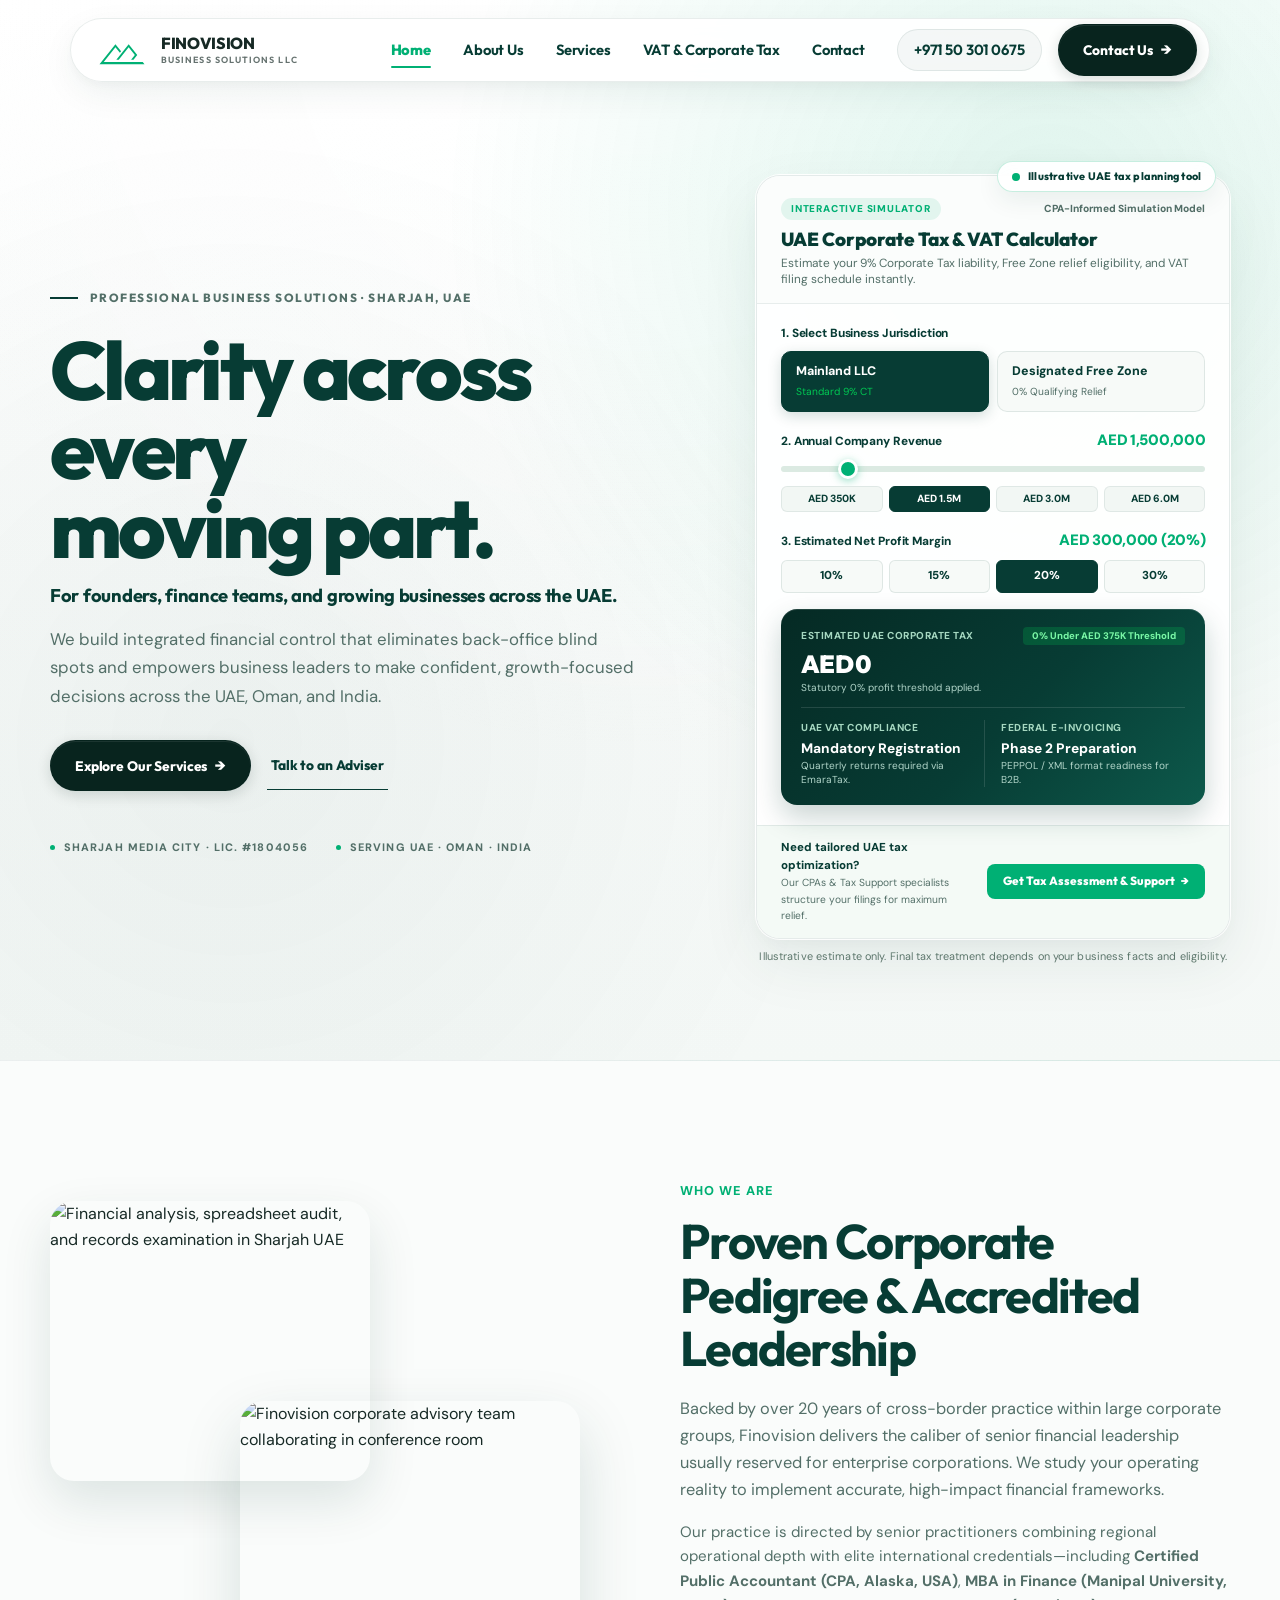
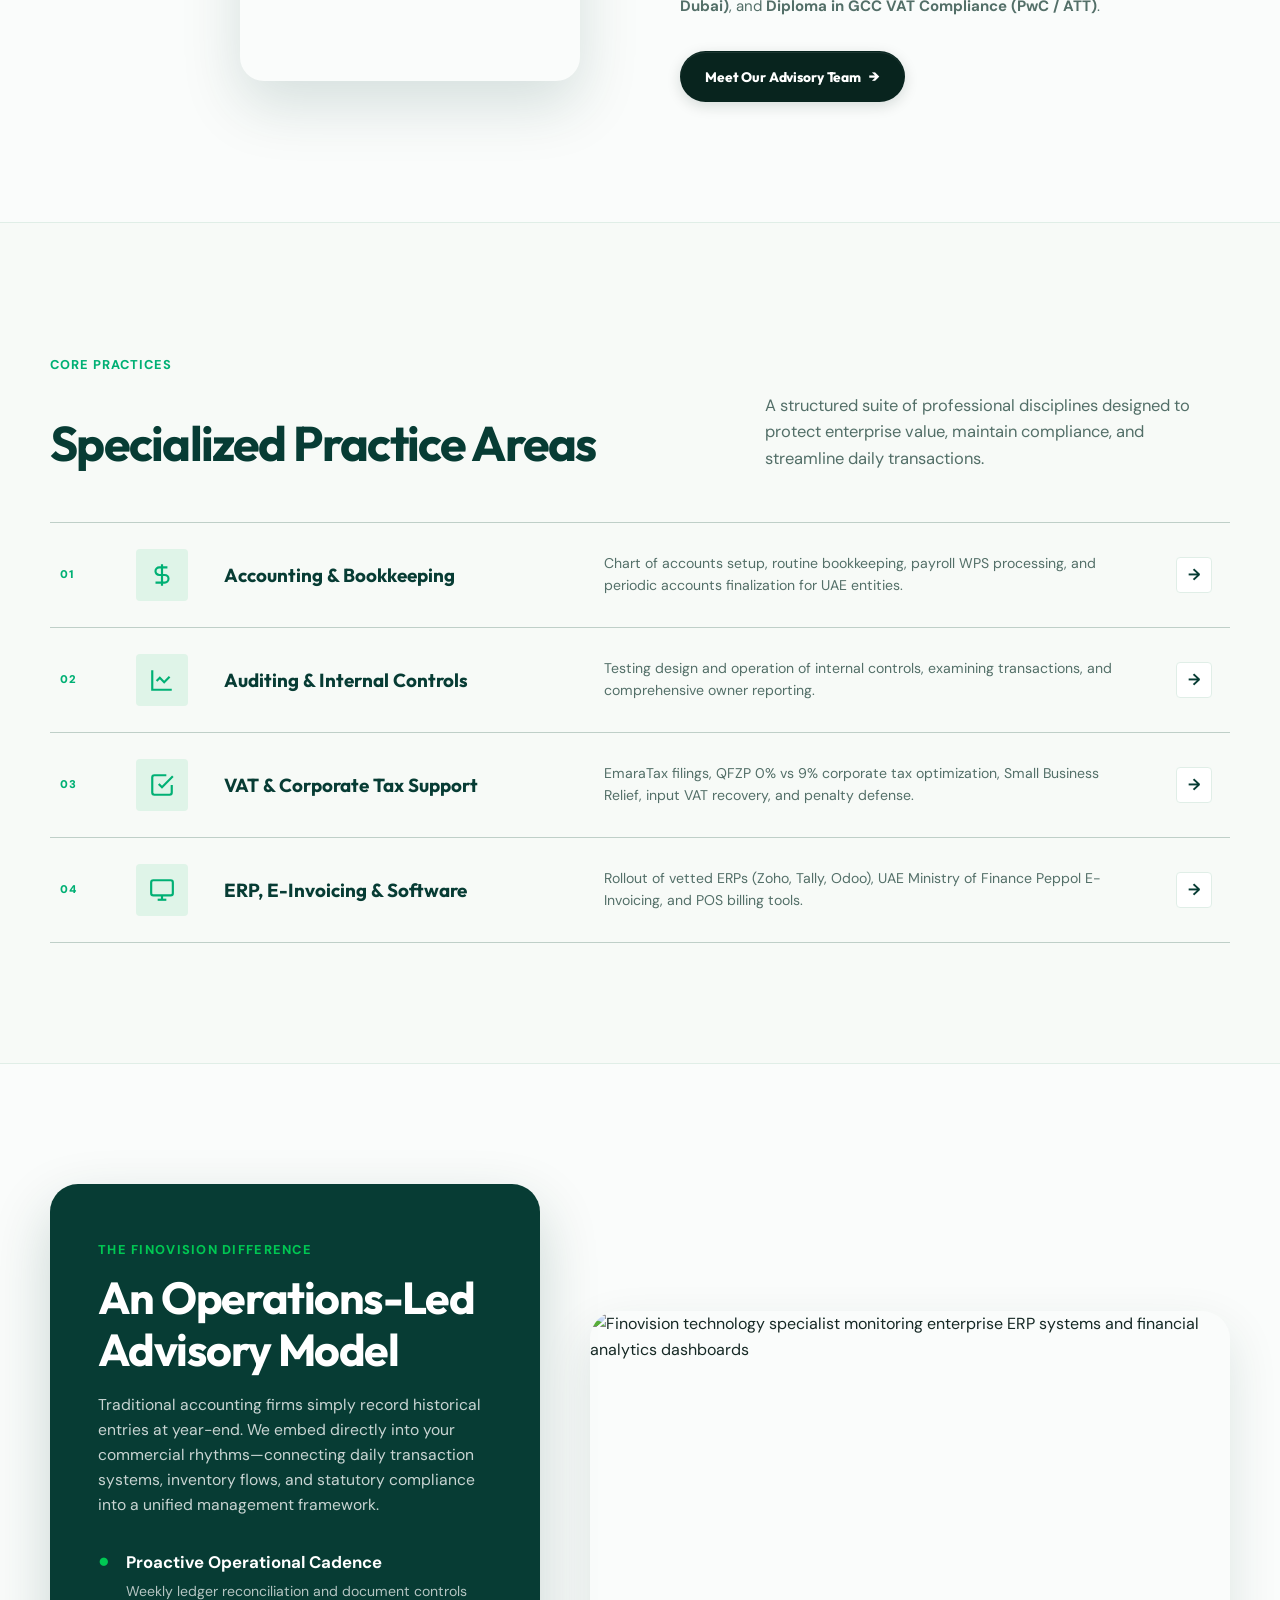
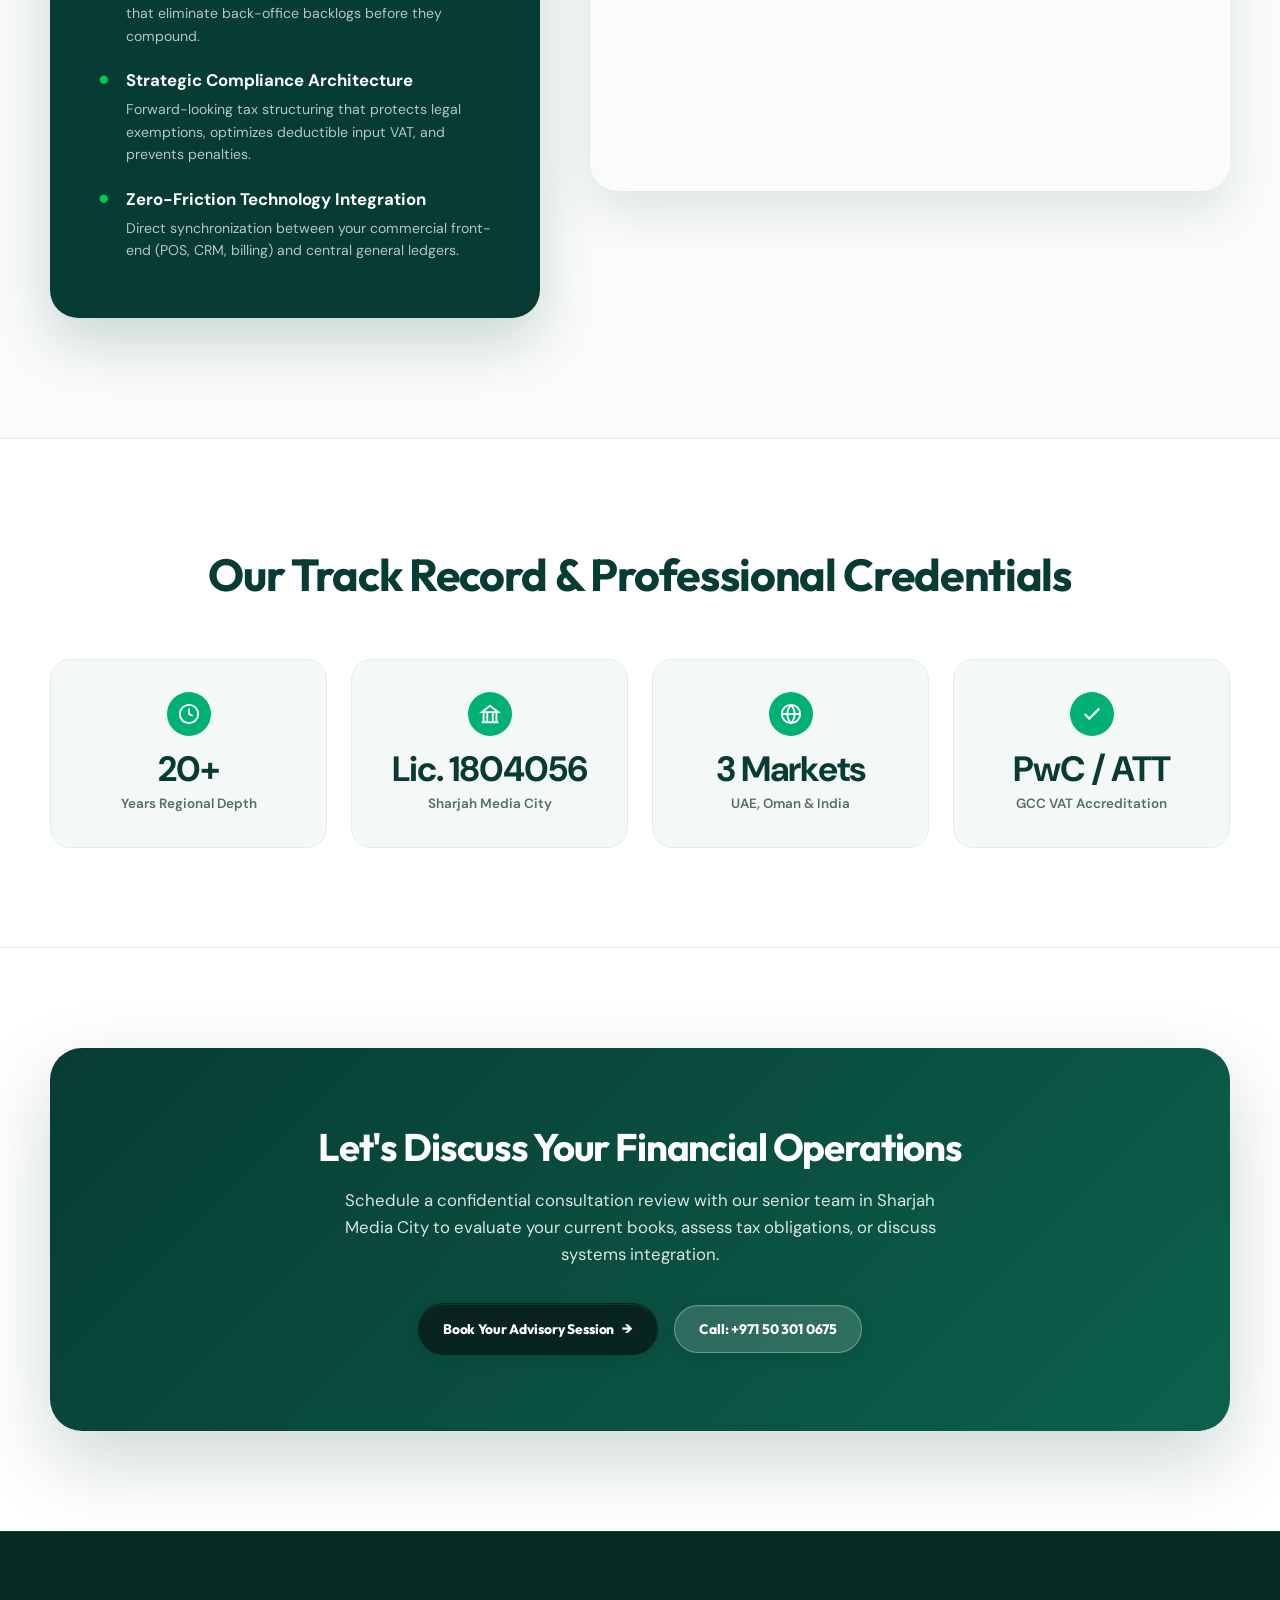
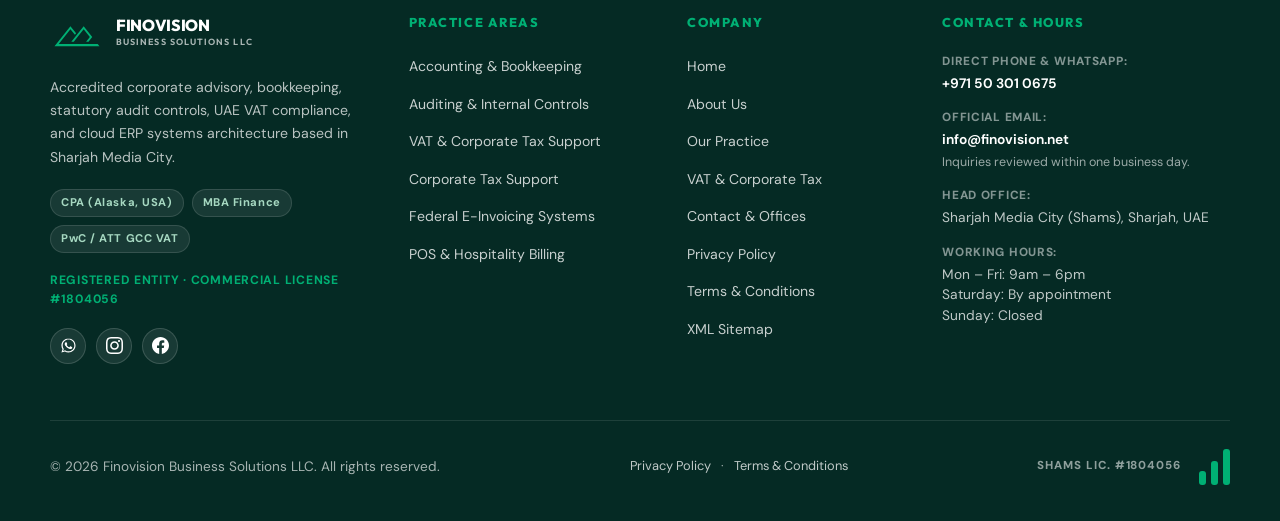
==== commit 841ad527: "feat(footer): update Facebook, Instagram, and WhatsApp links, remove LinkedIn" ====
--- a/index.html
+++ b/index.html
@@ -102,8 +102,8 @@
       { "@type": "Country", "name": "India" }
     ],
     "sameAs": [
-      "https://finovision.net",
-      "https://finovision.net"
+      "https://www.facebook.com/share/19gNkEW3ho/",
+      "https://www.instagram.com/fino.vision"
     ]
   }
   </script>
@@ -542,17 +542,14 @@
           </div>
           <p class="footer-license">Registered Entity · Commercial License #1804056</p>
           <div class="footer-social-row">
-            <a class="social-icon-btn" aria-disabled="true" aria-label="WhatsApp">
+            <a class="social-icon-btn" href="https://wa.me/971503010675" target="_blank" rel="noopener noreferrer" aria-label="WhatsApp">
               <svg viewBox="0 0 24 24" fill="currentColor" width="18" height="18" aria-hidden="true"><path d="M12.031 2C6.51 2 2.016 6.47 2.016 11.979c0 1.947.562 3.766 1.531 5.309L2 22l4.875-1.516c1.484.875 3.203 1.375 5.031 1.375 5.523 0 10.016-4.47 10.016-9.879 0-5.509-4.493-9.98-10.016-9.98zm0 18.25c-1.61 0-3.11-.47-4.406-1.281l-.313-.188-2.89.906.921-2.828-.203-.328a8.214 8.214 0 0 1-1.328-4.552c0-4.57 3.734-8.281 8.219-8.281 4.5 0 8.219 3.711 8.219 8.281 0 4.57-3.719 8.271-8.219 8.271zm4.5-6.203c-.25-.125-1.469-.719-1.688-.813-.234-.078-.406-.125-.578.125-.172.25-.672.828-.828 1-.156.172-.313.188-.563.063-.25-.125-1.062-.391-2.016-1.234-.75-.672-1.266-1.5-1.422-1.75-.156-.25-.016-.39.109-.516.11-.11.25-.281.375-.422.125-.141.172-.25.25-.406.078-.172.047-.328-.016-.453-.063-.125-.578-1.391-.797-1.906-.219-.5-.438-.438-.594-.438h-.516c-.172 0-.453.063-.688.328-.234.25-.906.875-.906 2.141s.922 2.484 1.047 2.656c.125.172 1.828 2.797 4.438 3.922.625.266 1.109.438 1.484.563.625.203 1.203.172 1.656.109.5-.078 1.547-.625 1.766-1.234.219-.609.219-1.125.156-1.234-.063-.125-.234-.188-.484-.313z"/></svg>
             </a>
-            <a class="social-icon-btn" aria-disabled="true" aria-label="Instagram">
+            <a class="social-icon-btn" href="https://www.instagram.com/fino.vision?utm_source=qr&amp;mdxt=MXZwNW8xbDBxYm05cA==" target="_blank" rel="noopener noreferrer" aria-label="Instagram">
               <svg viewBox="0 0 24 24" fill="currentColor" width="18" height="18" aria-hidden="true"><path d="M12 2.163c3.204 0 3.584.012 4.85.07 3.252.148 4.771 1.691 4.919 4.919.058 1.265.069 1.645.069 4.849 0 3.205-.012 3.584-.069 4.849-.149 3.225-1.664 4.771-4.919 4.919-1.266.058-1.644.07-4.85.07-3.204 0-3.584-.012-4.849-.07-3.26-.149-4.771-1.699-4.919-4.92-.058-1.265-.07-1.644-.07-4.849 0-3.204.013-3.583.07-4.849.149-3.227 1.664-4.771 4.919-4.919 1.266-.057 1.645-.069 4.849-.069zm0-2.163c-3.259 0-3.667.014-4.947.072-4.358.2-6.78 2.618-6.98 6.98-.059 1.281-.073 1.689-.073 4.948 0 3.259.014 3.668.072 4.948.2 4.358 2.618 6.78 6.98 6.98 1.281.058 1.689.072 4.948.072 3.259 0 3.668-.014 4.948-.072 4.354-.2 6.782-2.618 6.979-6.98.059-1.28.073-1.689.073-4.948 0-3.259-.014-3.667-.072-4.947-.196-4.354-2.617-6.78-6.979-6.98-1.281-.059-1.69-.073-4.949-.073zm0 5.838c-3.403 0-6.162 2.759-6.162 6.162s2.759 6.163 6.162 6.163 6.162-2.759 6.162-6.163c0-3.403-2.759-6.162-6.162-6.162zm0 10.162c-2.209 0-4-1.79-4-4 0-2.209 1.791-4 4-4s4 1.791 4 4c0 2.21-1.791 4-4 4zm6.406-11.845c-.796 0-1.441.645-1.441 1.44s.645 1.44 1.441 1.44c.795 0 1.439-.645 1.439-1.44s-.644-1.44-1.439-1.44z"/></svg>
             </a>
-            <a class="social-icon-btn" aria-disabled="true" aria-label="Facebook">
+            <a class="social-icon-btn" href="https://www.facebook.com/share/19gNkEW3ho/" target="_blank" rel="noopener noreferrer" aria-label="Facebook">
               <svg viewBox="0 0 24 24" fill="currentColor" width="18" height="18" aria-hidden="true"><path d="M24 12.073c0-6.627-5.373-12-12-12s-12 5.373-12 12c0 5.99 4.388 10.954 10.125 11.854v-8.385H7.078v-3.47h3.047V9.43c0-3.007 1.792-4.669 4.533-4.669 1.312 0 2.686.235 2.686.235v2.953H15.83c-1.491 0-1.956.925-1.956 1.874v2.25h3.328l-.532 3.47h-2.796v8.385C19.612 23.027 24 18.062 24 12.073z"/></svg>
-            </a>
-            <a class="social-icon-btn" aria-disabled="true" aria-label="LinkedIn">
-              <svg viewBox="0 0 24 24" fill="currentColor" width="18" height="18" aria-hidden="true"><path d="M19 3a2 2 0 0 1 2 2v14a2 2 0 0 1-2 2H5a2 2 0 0 1-2-2V5a2 2 0 0 1 2-2h14m-.5 15.5v-5.3a3.26 3.26 0 0 0-3.26-3.26c-.85 0-1.84.52-2.28 1.3v-1.11h-2.79v8.37h2.79v-4.93c0-.77.62-1.4 1.39-1.4a1.4 1.4 0 0 1 1.4 1.4v4.93h2.75M6.88 8.56a1.68 1.68 0 0 0 1.68-1.68c0-.93-.75-1.69-1.68-1.69a1.69 1.69 0 0 0-1.69 1.69c0 .93.76 1.68 1.69 1.68m1.39 9.94v-8.37H5.5v8.37h2.77z"/></svg>
             </a>
           </div>
         </div>
--- a/styles/base.css
+++ b/styles/base.css
@@ -6,7 +6,6 @@
 
 * { box-sizing: border-box; }
 html { 
-  scroll-behavior: smooth; 
   overflow-x: hidden;
   max-width: 100%;
 }
@@ -297,22 +296,22 @@
   justify-content: center;
 }
 .site-preloader .preloader-logo-ring {
-  width: 68px;
-  height: 68px;
+  width: auto;
+  height: auto;
   display: flex;
   align-items: center;
   justify-content: center;
-  background: rgba(255, 255, 255, 0.96);
-  backdrop-filter: blur(12px);
-  -webkit-backdrop-filter: blur(12px);
-  border: 1px solid rgba(7, 60, 52, 0.1);
-  border-radius: 20px;
-  box-shadow: 0 16px 40px rgba(7, 60, 52, 0.14), 0 2px 8px rgba(7, 60, 52, 0.05);
+  background: transparent !important;
+  backdrop-filter: none !important;
+  -webkit-backdrop-filter: none !important;
+  border: none !important;
+  border-radius: 0 !important;
+  box-shadow: none !important;
 }
 .site-preloader .preloader-logo {
-  width: 42px;
-  height: 42px;
-  filter: drop-shadow(0 2px 8px rgba(0, 176, 116, 0.3));
+  width: 52px;
+  height: 52px;
+  filter: drop-shadow(0 4px 16px rgba(0, 176, 116, 0.45));
   animation: preloaderPulse 1.2s ease-in-out infinite;
 }
 .site-preloader .preloader-spinner,
--- a/styles/advisory.css
+++ b/styles/advisory.css
@@ -2469,52 +2469,4 @@
 .finoza .form-action-group .form-submit-btn span {
   color: #04251d !important;
 }
-.finoza .form-instant-separator {
-  display: flex;
-  align-items: center;
-  justify-content: center;
-  gap: 14px;
-  margin: 14px 0 12px;
-  color: rgba(255, 255, 255, 0.5);
-  font-size: 0.74rem;
-  text-transform: uppercase;
-  letter-spacing: 0.08em;
-  font-weight: 700;
-}
-.finoza .form-instant-separator::before,
-.finoza .form-instant-separator::after {
-  content: "";
-  flex: 1;
-  height: 1px;
-  background: rgba(255, 255, 255, 0.16);
-}
-.finoza .whatsapp-pill-btn {
-  display: flex;
-  align-items: center;
-  justify-content: center;
-  gap: 10px;
-  width: 100%;
-  height: 48px;
-  border-radius: 9999px;
-  background: rgba(255, 255, 255, 0.08);
-  border: 1.5px solid rgba(255, 255, 255, 0.22);
-  color: #ffffff !important;
-  font-size: 0.9rem;
-  font-weight: 700;
-  text-decoration: none;
-  cursor: pointer;
-  box-sizing: border-box;
-  transition: transform 0.2s cubic-bezier(0.16, 1, 0.3, 1), background 0.2s ease, border-color 0.2s ease, box-shadow 0.2s ease;
-}
-.finoza .whatsapp-pill-btn:hover {
-  background: rgba(37, 211, 102, 0.16);
-  border-color: #25D366;
-  color: #69f0ae !important;
-  transform: translateY(-2px);
-  box-shadow: 0 10px 24px rgba(37, 211, 102, 0.2);
-}
-.finoza .whatsapp-pill-btn .whatsapp-real-icon {
-  width: 20px;
-  height: 20px;
-  flex-shrink: 0;
-}
+
